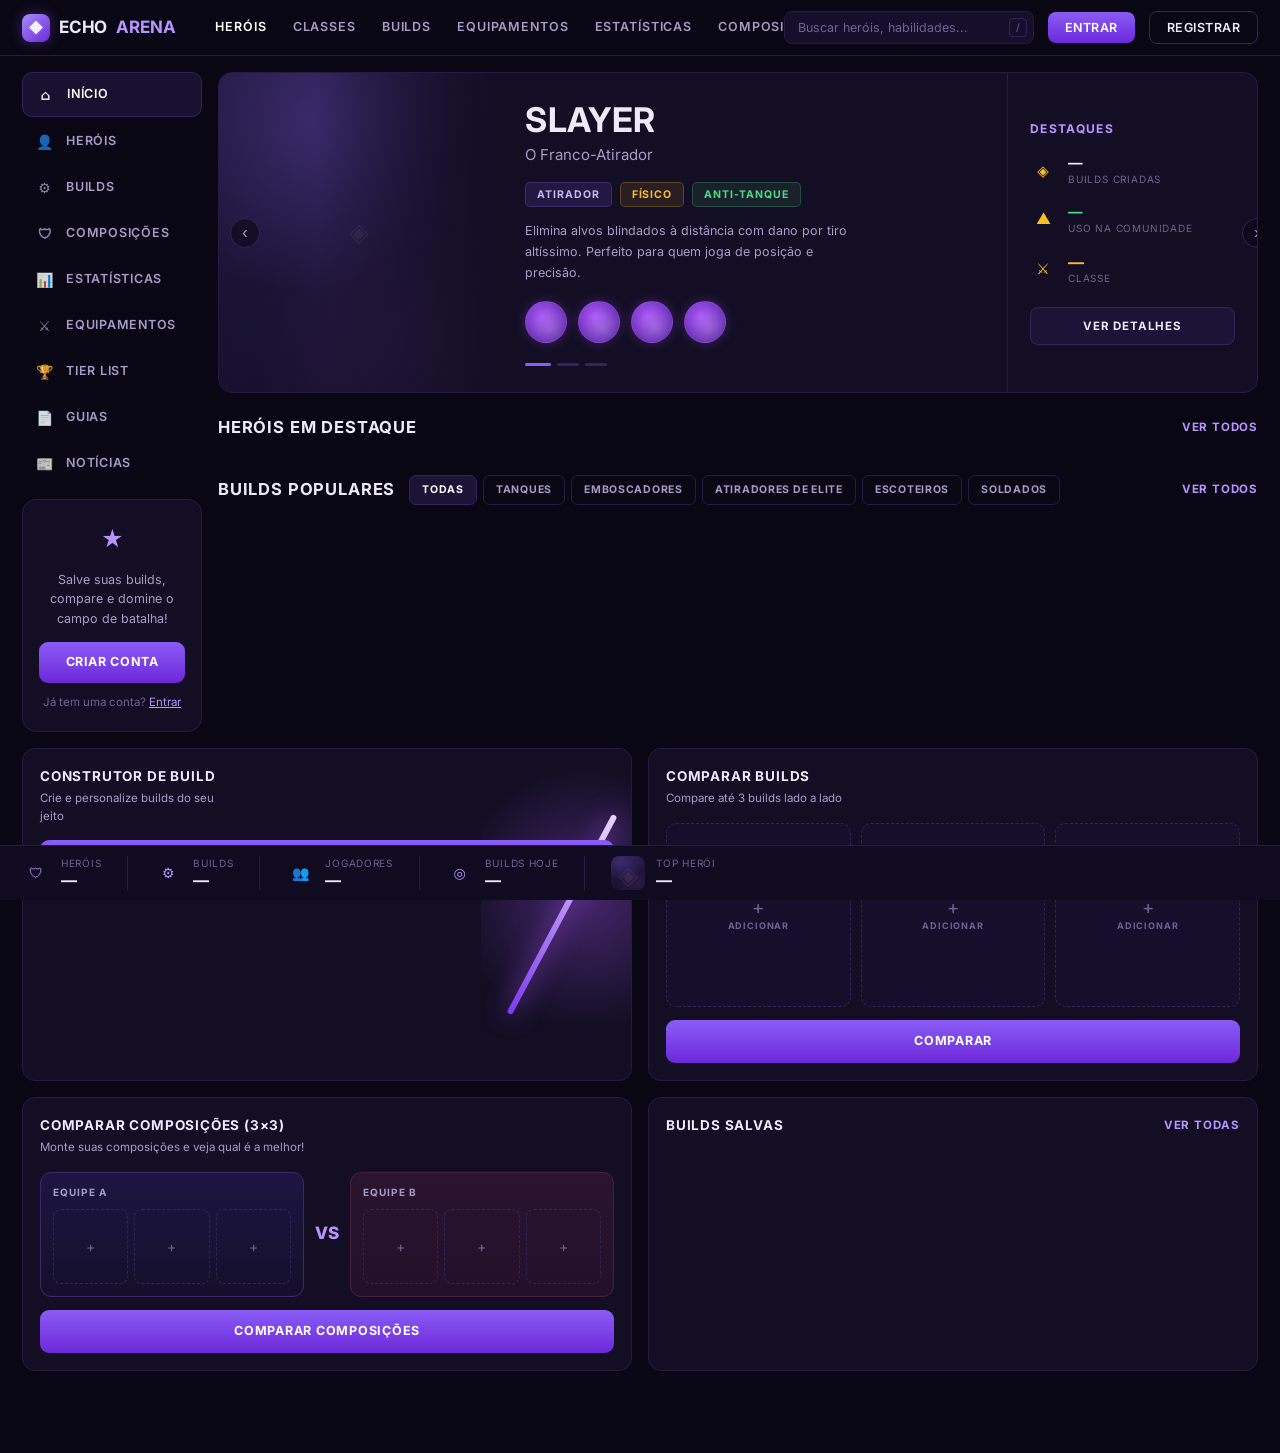
==== index.html @ 236f4d80 "Update index.html" ====
<!DOCTYPE html>
<html lang="pt-BR">
<head>
<meta charset="UTF-8">
<meta name="viewport" content="width=device-width, initial-scale=1.0">
<title>Echo Arena</title>
<link rel="preconnect" href="https://fonts.googleapis.com">
<link rel="preconnect" href="https://fonts.gstatic.com" crossorigin>
<link href="https://fonts.googleapis.com/css2?family=Inter:wght@400;500;600;700&display=swap" rel="stylesheet">
<style>
:root{
  --bg:#0A0714;
  --panel:#130E24;
  --panel2:#181130;
  --card:#1C1436;
  --line:#251B45;
  --line2:#31245C;
  --ink:#EDE9F7;
  --dim:#A79CC8;
  --faint:#6D6291;
  --pur:#8B5CF6;
  --pur2:#7C3AED;
  --pur-lt:#B794FF;
  --grn:#4ADE80;
  --gold:#FBBF24;
  --red:#F87171;
  --cyan:#67E8F9;
  --div-gold:#F4D77A;
  --div-cel:#8FE9FF;
  --f:'Inter',system-ui,-apple-system,sans-serif;
}
*{box-sizing:border-box;margin:0;padding:0}
html,body{overflow-x:hidden}
body{background:var(--bg);color:var(--ink);font-family:var(--f);font-size:14px;line-height:1.5;-webkit-font-smoothing:antialiased}
a{color:inherit;text-decoration:none}
button{font-family:inherit;cursor:pointer;border:0;background:none;color:inherit}
img,video{display:block;max-width:100%}
::selection{background:#8b5cf655}

/* ============ MÍDIA CONFIGURÁVEL (png/jpg/gif/mp4) ============ */
.media{position:relative;overflow:hidden;background:
  radial-gradient(120% 90% at 30% 15%,#3B2A6B,transparent 60%),
  radial-gradient(110% 90% at 80% 85%,#5A2A6B55,transparent 60%),
  linear-gradient(160deg,#241A46,#150F2B)}
.media>img,.media>video{position:absolute;top:50%;left:50%;width:100%;height:100%;
  object-fit:var(--fit,contain);object-position:var(--pos,50% 50%);
  transform:translate(-50%,-50%) translate(var(--x,0),var(--y,0)) scale(var(--scale,1))}
.media.empty::after{content:"◈";position:absolute;inset:0;display:grid;place-items:center;color:#ffffff12;font-size:1.6rem}

/* ============ TOPBAR ============ */
.topbar{position:sticky;top:0;z-index:50;display:flex;align-items:center;gap:14px;
  padding:11px 22px;background:#0A0714;border-bottom:1px solid var(--line)}
.brand{display:flex;align-items:center;gap:9px;font-weight:700;font-size:17px;letter-spacing:-.01em;flex:0 0 auto}
.brand .mk{width:28px;height:28px;flex:0 0 28px;border-radius:8px;position:relative;
  background:linear-gradient(140deg,#A78BFA,#6D28D9);box-shadow:0 0 14px #8b5cf655}
.brand .mk::after{content:"";position:absolute;inset:7px;background:#fff;opacity:.9;
  clip-path:polygon(50% 0,100% 50%,50% 100%,0 50%)}
.brand span{color:var(--pur-lt)}
.mainnav{display:flex;gap:26px;margin-left:26px;flex:1;min-width:0}
.mainnav a{font-size:12.5px;font-weight:600;letter-spacing:.07em;text-transform:uppercase;color:var(--dim);white-space:nowrap;transition:color .15s}
.mainnav a:hover{color:var(--ink)}
.mainnav a.on{color:#fff}
.srch{position:relative;flex:0 0 auto}
.srch input{width:250px;background:#150F2B;border:1px solid var(--line);border-radius:8px;
  padding:8px 32px 8px 13px;color:var(--ink);font-size:12.5px;font-family:inherit}
.srch input::placeholder{color:var(--faint)}
.srch input:focus{outline:none;border-color:var(--line2)}
.srch .kb{position:absolute;right:7px;top:50%;transform:translateY(-50%);
  border:1px solid var(--line2);border-radius:4px;padding:1px 6px;font-size:10.5px;color:var(--faint)}
.btn-o{padding:8px 17px;border-radius:8px;font-size:12.5px;font-weight:600;letter-spacing:.04em;
  text-transform:uppercase;background:linear-gradient(180deg,#8B5CF6,#6D28D9);color:#fff}
.btn-g{padding:8px 17px;border-radius:8px;font-size:12.5px;font-weight:600;letter-spacing:.04em;
  text-transform:uppercase;border:1px solid var(--line2);color:var(--ink)}
.burger{display:none;width:38px;height:36px;border:1px solid var(--line2);border-radius:8px;font-size:16px}

/* ============ SHELL ============ */
.shell{display:grid;grid-template-columns:198px minmax(0,1fr) 330px;gap:16px;
  max-width:1500px;margin:0 auto;padding:16px 22px 82px}

/* ---- sidebar ---- */
.side{display:flex;flex-direction:column;gap:14px}
.snav{display:flex;flex-direction:column;gap:3px}
.snav a{display:flex;align-items:center;gap:12px;padding:11px 14px;border-radius:10px;
  font-size:12.5px;font-weight:600;letter-spacing:.06em;text-transform:uppercase;color:var(--dim);transition:.15s}
.snav a .ic{width:18px;flex:0 0 18px;text-align:center;font-size:14px;opacity:.85}
.snav a:hover{background:var(--panel);color:var(--ink)}
.snav a.on{background:var(--panel2);color:#fff;border:1px solid var(--line2)}
.promo{background:var(--panel);border:1px solid var(--line);border-radius:14px;padding:20px 16px;text-align:center}
.promo .st{width:38px;height:38px;margin:0 auto 12px;display:grid;place-items:center;color:var(--pur-lt);font-size:22px}
.promo p{font-size:12.5px;color:var(--dim);line-height:1.55;margin-bottom:14px}
.promo .cta{display:block;padding:11px;border-radius:9px;font-size:12.5px;font-weight:700;
  letter-spacing:.05em;text-transform:uppercase;background:linear-gradient(180deg,#8B5CF6,#6D28D9);color:#fff}
.promo .lg{margin-top:11px;font-size:11.5px;color:var(--faint)}
.promo .lg a{color:var(--pur-lt);text-decoration:underline}

/* ---- center ---- */
.col{display:flex;flex-direction:column;gap:22px;min-width:0}

/* spotlight */
.spot{position:relative;display:grid;grid-template-columns:280px minmax(0,1fr) 250px;
  background:var(--panel);border:1px solid var(--line);border-radius:14px;overflow:hidden;min-height:305px}
.spot .art{position:relative}
.spot .art .media{position:absolute;inset:0}
.spot .art .veil{position:absolute;inset:0;z-index:2;
  background:linear-gradient(90deg,rgba(19,14,36,.25) 0%,rgba(19,14,36,0) 35%,rgba(19,14,36,.85) 88%,var(--panel) 100%)}
.spot .nav-a{position:absolute;top:50%;transform:translateY(-50%);z-index:4;width:30px;height:30px;
  border-radius:50%;background:rgba(10,7,20,.6);border:1px solid var(--line2);color:var(--dim);
  display:grid;place-items:center;font-size:15px;backdrop-filter:blur(4px)}
.spot .nav-a.l{left:11px}
.spot .nav-a.r{right:-15px}
.spot .body{padding:30px 26px 26px;display:flex;flex-direction:column;justify-content:center;position:relative;z-index:3}
.spot h1{font-size:34px;font-weight:700;letter-spacing:.02em;line-height:1;text-transform:uppercase}
.spot .sub{font-size:15px;color:var(--dim);margin-top:7px;font-weight:400}
.tags{display:flex;gap:8px;flex-wrap:wrap;margin:15px 0 14px}
.tag{font-size:10.5px;font-weight:700;letter-spacing:.09em;text-transform:uppercase;padding:4px 11px;border-radius:5px}
.tag.a{color:#C4B5FD;background:#8B5CF622;border:1px solid #8B5CF644}
.tag.b{color:var(--gold);background:#FBBF2418;border:1px solid #FBBF2440}
.tag.c{color:var(--grn);background:#4ADE8018;border:1px solid #4ADE8040}
.spot p.desc{font-size:12.5px;color:var(--dim);line-height:1.65;max-width:330px}
.abil{display:flex;gap:11px;margin-top:18px}
.abil .ab{width:42px;height:42px;border-radius:50%;position:relative;overflow:hidden;
  background:radial-gradient(circle at 40% 35%,#A855F7,#4C1D95);
  border:1.5px solid #A855F766;box-shadow:0 0 12px #a855f744;transition:.15s}
.abil .ab::after{content:"";position:absolute;inset:0;background:radial-gradient(circle at 60% 65%,#ffffff30,transparent 60%)}
.abil .ab:hover{transform:translateY(-2px);box-shadow:0 0 18px #a855f7aa}
.dots{display:flex;gap:6px;margin-top:20px}
.dots i{width:22px;height:3px;border-radius:2px;background:var(--line2)}
.dots i.on{background:var(--pur);width:26px}
.spot .hl{border-left:1px solid var(--line);padding:26px 22px;display:flex;flex-direction:column;justify-content:center;gap:17px;position:relative;z-index:3}
.hl-t{font-size:12px;font-weight:700;letter-spacing:.11em;text-transform:uppercase;color:var(--pur-lt)}
.hlr{display:flex;align-items:center;gap:12px}
.hlr .i{width:26px;flex:0 0 26px;display:grid;place-items:center;font-size:15px;color:var(--gold)}
.hlr .v{font-size:14.5px;font-weight:700;line-height:1.15}
.hlr .l{font-size:10px;color:var(--faint);letter-spacing:.08em;text-transform:uppercase}
.hlr.g .v{color:var(--grn)}
.hlr.t .v{color:var(--gold);font-size:16px}
.hl .det{margin-top:4px;text-align:center;padding:11px;border-radius:8px;background:var(--card);
  border:1px solid var(--line2);font-size:11.5px;font-weight:700;letter-spacing:.07em;text-transform:uppercase}
.hl .det:hover{background:var(--panel2)}

/* section head */
.sh{display:flex;align-items:center;gap:14px;margin-bottom:13px;flex-wrap:wrap}
.sh h2{font-size:16.5px;font-weight:700;letter-spacing:.05em;text-transform:uppercase;white-space:nowrap}
.sh .all{margin-left:auto;font-size:11.5px;font-weight:700;letter-spacing:.07em;text-transform:uppercase;color:var(--pur-lt)}

/* hero cards */
.heroes{display:grid;grid-template-columns:repeat(6,minmax(0,1fr));gap:13px}
.hc{position:relative;border-radius:11px;overflow:hidden;background:var(--card);transition:.16s}
.hc::before{content:"";position:absolute;inset:0;z-index:5;border-radius:11px;padding:1.3px;pointer-events:none;
  background:linear-gradient(150deg,var(--div-gold),var(--div-cel) 42%,#C9A94A 68%,var(--div-gold));
  -webkit-mask:linear-gradient(#000 0 0) content-box,linear-gradient(#000 0 0);
  -webkit-mask-composite:xor;mask-composite:exclude;box-shadow:0 0 12px #8fe9ff26}
.hc:hover{transform:translateY(-3px)}
.hc .thumb{position:relative;aspect-ratio:112/125}
.hc .thumb .media{position:absolute;inset:0}
.hc .thumb .fade{position:absolute;inset:0;z-index:2;background:linear-gradient(0deg,#150F2B 4%,rgba(21,15,43,.55) 32%,transparent 62%)}
.hc .div{position:absolute;top:7px;left:7px;z-index:6;display:inline-flex;align-items:center;gap:3px;
  font-size:8px;font-weight:800;letter-spacing:.13em;text-transform:uppercase;padding:2.5px 7px;border-radius:4px;
  color:#1B1608;background:linear-gradient(115deg,var(--div-gold),var(--div-cel));box-shadow:0 0 9px #8fe9ff55}
.hc .div::before{content:"◆";font-size:6.5px}
.hc .cap{position:absolute;left:0;right:0;bottom:0;z-index:4;padding:9px 8px 11px;text-align:center}
.hc .cap .n{font-size:13.5px;font-weight:700;letter-spacing:.01em}
.hc .cap .r{font-size:11px;color:var(--dim);margin-top:1px}

/* filters */
.filters{display:flex;gap:6px;flex-wrap:wrap}
.filters b{font-size:10.5px;font-weight:700;letter-spacing:.07em;text-transform:uppercase;
  padding:6px 12px;border-radius:7px;color:var(--dim);border:1px solid var(--line);white-space:nowrap}
.filters b.on{background:var(--card);border-color:var(--line2);color:#fff}

/* build rows */
.blist{display:flex;flex-direction:column;gap:11px;margin-top:13px}
.brow{display:grid;grid-template-columns:auto minmax(0,1fr) auto auto auto;gap:18px;align-items:center;
  background:var(--card);border:1px solid var(--line);border-radius:11px;padding:11px 15px}
.brow .av{width:46px;height:46px;flex:0 0 46px;border-radius:9px;overflow:hidden}
.brow .who{display:flex;align-items:center;gap:12px;min-width:0}
.brow .nm{font-size:13.5px;font-weight:600;white-space:nowrap;overflow:hidden;text-overflow:ellipsis}
.brow .by{font-size:11.5px;color:var(--faint);margin-top:2px}
.brow .by b{color:var(--pur-lt);font-weight:600}
.brow .m{text-align:center}
.brow .m .v{font-size:14px;font-weight:700}
.brow .m .v.g{color:var(--grn)}
.brow .m .l{font-size:9.5px;color:var(--faint);letter-spacing:.07em;text-transform:uppercase;margin-top:1px}
.brow .items{display:flex;gap:5px}
.brow .items i{width:29px;height:29px;border-radius:7px;border:1px solid var(--line2);
  background:radial-gradient(circle at 38% 30%,#4C2A7A,#1C1436)}
.brow .go{padding:9px 15px;border-radius:8px;border:1px solid var(--line2);background:var(--panel2);
  font-size:11px;font-weight:700;letter-spacing:.06em;text-transform:uppercase;white-space:nowrap}
.brow .go:hover{background:var(--line)}

/* ---- right rail ---- */
.rail{display:flex;flex-direction:column;gap:16px;min-width:0}
.box{background:var(--panel);border:1px solid var(--line);border-radius:13px;padding:17px}
.box h3{font-size:13.5px;font-weight:700;letter-spacing:.06em;text-transform:uppercase}
.box .sb{font-size:11.5px;color:var(--dim);margin-top:4px;margin-bottom:15px}
.box .cta{display:block;width:100%;text-align:center;padding:12px;border-radius:9px;
  background:linear-gradient(180deg,#8B5CF6,#6D28D9);color:#fff;font-size:12.5px;font-weight:700;
  letter-spacing:.06em;text-transform:uppercase}
.builder{position:relative;overflow:hidden}
.builder .art{position:absolute;right:0;top:0;bottom:0;width:150px;z-index:0;
  background:radial-gradient(circle at 70% 45%,#A855F755,transparent 62%)}
.builder .art::after{content:"";position:absolute;top:16%;left:52%;width:6px;height:68%;border-radius:4px;
  background:linear-gradient(180deg,#E9D5FF,#7C3AED);box-shadow:0 0 24px #a855f7cc;transform:rotate(28deg)}
.builder>*{position:relative;z-index:1}
.builder h3,.builder .sb{max-width:180px}
.slots{display:flex;gap:10px}
.slots .s{flex:1;aspect-ratio:1;border:1px dashed var(--line2);border-radius:10px;background:#150F2B;
  display:flex;flex-direction:column;align-items:center;justify-content:center;gap:3px;color:var(--faint);transition:.15s}
.slots .s .p{font-size:19px;line-height:1}
.slots .s .t{font-size:9px;font-weight:700;letter-spacing:.09em;text-transform:uppercase}
.slots .s:hover{border-color:var(--pur);color:var(--pur-lt)}
.mt{margin-top:13px}
.vs3{display:flex;align-items:center;gap:11px}
.vs3 .tm{flex:1;border-radius:11px;padding:12px;border:1px solid var(--line)}
.vs3 .tm.a{background:linear-gradient(180deg,#1C1642,#150F2B);border-color:#3B2A6B}
.vs3 .tm.b{background:linear-gradient(180deg,#2A1430,#231028);border-color:#4B1F3A}
.vs3 .tm .l{font-size:10px;font-weight:700;letter-spacing:.11em;text-transform:uppercase;color:var(--dim);margin-bottom:9px}
.vs3 .tm .r{display:flex;gap:6px}
.vs3 .tm .r i{flex:1;aspect-ratio:1;border:1px dashed var(--line2);border-radius:8px;
  display:grid;place-items:center;color:var(--faint);font-size:14px;font-style:normal}
.vs3 .x{font-size:17px;font-weight:800;color:var(--pur-lt);flex:0 0 auto}
.saved{display:flex;flex-direction:column;gap:11px}
.saved .r{display:flex;align-items:center;gap:11px}
.saved .r .av{width:33px;height:33px;flex:0 0 33px;border-radius:8px;overflow:hidden}
.saved .r .tx{flex:1;min-width:0}
.saved .r .tx .n{font-size:12.5px;font-weight:600;white-space:nowrap;overflow:hidden;text-overflow:ellipsis}
.saved .r .tx .d{font-size:10.5px;color:var(--faint);margin-top:1px}
.saved .r .ii{display:flex;gap:3px}
.saved .r .ii i{width:19px;height:19px;border-radius:5px;border:1px solid var(--line2);
  background:radial-gradient(circle at 38% 30%,#4C2A7A,#1C1436)}
.saved .r .hz{color:#EC4899;font-size:14px}

/* ---- status bar ---- */
.status{position:fixed;left:0;right:0;bottom:0;z-index:40;display:flex;align-items:center;
  background:#100B20;border-top:1px solid var(--line);padding:10px 22px;gap:0;overflow-x:auto;scrollbar-width:none}
.status::-webkit-scrollbar{display:none}
.status .s{display:flex;align-items:center;gap:11px;padding:0 26px;white-space:nowrap;border-right:1px solid var(--line)}
.status .s:first-child{padding-left:0}
.status .s:last-child{border-right:0}
.status .s .i{width:28px;height:28px;flex:0 0 28px;display:grid;place-items:center;font-size:14px;color:var(--pur-lt)}
.status .s .l{font-size:10px;color:var(--faint);letter-spacing:.07em;text-transform:uppercase}
.status .s .v{font-size:16px;font-weight:700;line-height:1.15}
.status .s .av{width:34px;height:34px;flex:0 0 34px;border-radius:8px;overflow:hidden}

/* ============ RESPONSIVO ============ */
@media(max-width:1340px){
  .shell{grid-template-columns:180px minmax(0,1fr)}
  .rail{grid-column:1/-1;display:grid;grid-template-columns:repeat(2,minmax(0,1fr))}
  .heroes{grid-template-columns:repeat(6,minmax(0,1fr))}
}
@media(max-width:1080px){
  .mainnav{display:none}
  .spot{grid-template-columns:220px minmax(0,1fr)}
  .spot .hl{grid-column:1/-1;border-left:0;border-top:1px solid var(--line);
    display:grid;grid-template-columns:repeat(3,1fr) auto;align-items:center;gap:14px;padding:16px 22px}
  .hl-t{display:none}
  .spot .nav-a.r{right:11px}
}
@media(max-width:900px){
  .srch{display:none}
  .burger{display:grid;place-items:center;margin-left:auto}
  .shell{grid-template-columns:minmax(0,1fr);padding:14px 16px 82px}
  .side{display:none}
  .side.open{display:flex;position:fixed;inset:53px 0 0;z-index:45;background:var(--bg);padding:16px;overflow:auto}
  .rail{grid-template-columns:minmax(0,1fr)}
  .heroes{grid-template-columns:repeat(3,minmax(0,1fr))}
  .spot{grid-template-columns:minmax(0,1fr);min-height:0}
  .spot .art{height:210px}
  .spot .art .veil{background:linear-gradient(0deg,var(--panel) 2%,rgba(19,14,36,.2) 60%)}
  .spot .body{padding:20px}
  .spot .hl{grid-template-columns:repeat(3,1fr);padding:16px 20px}
  .spot .hl .det{grid-column:1/-1}
  .brow{grid-template-columns:auto minmax(0,1fr);gap:12px}
  .brow .m,.brow .items{display:none}
  .brow .go{grid-column:1/-1;text-align:center}
}
@media(max-width:560px){
  .heroes{grid-template-columns:repeat(2,minmax(0,1fr))}
  .spot h1{font-size:27px}
  .spot .hl{grid-template-columns:repeat(2,1fr)}
  .btn-g{display:none}
}

/* ============ AUTENTICAÇÃO ============ */
.auth-modal{position:fixed;inset:0;z-index:100;display:none;align-items:center;justify-content:center;padding:20px;background:#05030bcc;backdrop-filter:blur(7px)}
.auth-modal.open{display:flex}
.auth-card{width:min(430px,100%);background:var(--panel);border:1px solid var(--line2);border-radius:16px;padding:22px;box-shadow:0 24px 70px #0008}
.auth-head{display:flex;align-items:center;justify-content:space-between;margin-bottom:18px}
.auth-head h2{font-size:19px}
.auth-close{width:34px;height:34px;border:1px solid var(--line2);border-radius:8px}
.auth-form{display:flex;flex-direction:column;gap:12px}
.auth-form label{font-size:11px;text-transform:uppercase;letter-spacing:.08em;color:var(--dim)}
.auth-form input{width:100%;margin-top:5px;padding:11px 12px;border-radius:9px;border:1px solid var(--line2);background:#100b20;color:var(--ink);font:inherit}
.auth-form input:focus{outline:none;border-color:var(--pur)}
.auth-submit{padding:12px;border-radius:9px;background:linear-gradient(180deg,#8B5CF6,#6D28D9);font-weight:700;text-transform:uppercase}
.auth-switch,.auth-message{font-size:12px;color:var(--dim)}
.auth-switch button{color:var(--pur-lt);text-decoration:underline}
.auth-message{min-height:18px}
.auth-message.error{color:var(--red)}
.auth-message.success{color:var(--grn)}
.user-menu{display:flex;align-items:center;gap:9px}
.user-email{max-width:170px;overflow:hidden;text-overflow:ellipsis;white-space:nowrap;color:var(--dim);font-size:12px}
.loading-card{grid-column:1/-1;padding:20px;text-align:center;color:var(--dim);border:1px dashed var(--line2);border-radius:10px}

</style>
</head>
<body>

<!-- TOPBAR -->
<div class="topbar">
  <div class="brand"><span class="mk"></span>ECHO<span>ARENA</span></div>
  <nav class="mainnav">
    <a class="on">Heróis</a><a>Classes</a><a>Builds</a><a>Equipamentos</a>
    <a>Estatísticas</a><a>Composições</a><a>Tier List</a>
  </nav>
  <div class="srch"><input placeholder="Buscar heróis, habilidades..."><span class="kb">/</span></div>
  <button class="btn-o" id="login-btn">Entrar</button>
  <button class="btn-g" id="register-btn">Registrar</button>
  <button class="burger" id="bg">☰</button>
</div>

<div class="shell">
  <!-- SIDEBAR -->
  <aside class="side" id="side">
    <nav class="snav">
      <a class="on"><span class="ic">⌂</span>Início</a>
      <a><span class="ic">👤</span>Heróis</a>
      <a><span class="ic">⚙</span>Builds</a>
      <a><span class="ic">🛡</span>Composições</a>
      <a><span class="ic">📊</span>Estatísticas</a>
      <a><span class="ic">⚔</span>Equipamentos</a>
      <a><span class="ic">🏆</span>Tier List</a>
      <a><span class="ic">📄</span>Guias</a>
      <a><span class="ic">📰</span>Notícias</a>
    </nav>
    <div class="promo">
      <div class="st">★</div>
      <p>Salve suas builds, compare e domine o campo de batalha!</p>
      <a class="cta" id="promo-register-btn">Criar conta</a>
      <div class="lg">Já tem uma conta? <a id="promo-login-btn">Entrar</a></div>
    </div>
  </aside>

  <!-- CENTRO -->
  <main class="col">
    <section class="spot">
      <div class="art">
        <div class="media empty" id="spot-media"></div>
        <div class="veil"></div>
      </div>
      <button class="nav-a l">‹</button>
      <div class="body">
        <h1 id="sp-name">SLAYER</h1>
        <div class="sub" id="sp-sub">O Franco-Atirador</div>
        <div class="tags">
          <span class="tag a">Atirador</span>
          <span class="tag b">Físico</span>
          <span class="tag c">Anti-tanque</span>
        </div>
        <p class="desc">Elimina alvos blindados à distância com dano por tiro altíssimo. Perfeito para quem joga de posição e precisão.</p>
        <div class="abil"><i class="ab"></i><i class="ab"></i><i class="ab"></i><i class="ab"></i></div>
        <div class="dots"><i class="on"></i><i></i><i></i></div>
      </div>
      <div class="hl">
        <div class="hl-t">Destaques</div>
       <div class="hlr"><span class="i">◈</span><div><div class="v" id="sp-builds">—</div><div class="l">Builds criadas</div></div></div>
<div class="hlr g"><span class="i">▲</span><div><div class="v" id="sp-usage">—</div><div class="l">Uso na comunidade</div></div></div>
<div class="hlr t"><span class="i">⚔</span><div><div class="v" id="sp-class">—</div><div class="l">Classe</div></div></div>

        <button class="det">Ver detalhes</button>
        <button class="nav-a r">›</button>
      </div>
    </section>

    <section>
      <div class="sh"><h2>Heróis em destaque</h2><a class="all">Ver todos</a></div>
      <div class="heroes" id="heroes"></div>
    </section>

    <section>
      <div class="sh">
        <h2>Builds populares</h2>
        <div class="filters">
          <b class="on" data-class="">Todas</b><b data-class="tanques">Tanques</b><b data-class="emboscadores">Emboscadores</b><b data-class="atiradores-de-elite">Atiradores de Elite</b><b data-class="escoteiros">Escoteiros</b><b data-class="soldados">Soldados</b>
        </div>
        <a class="all">Ver todos</a>
      </div>
      <div class="blist" id="builds"></div>
    </section>
  </main>

  <!-- RAIL -->
  <aside class="rail">
    <div class="box builder">
      <div class="art"></div>
      <h3>Construtor de build</h3>
      <div class="sb">Crie e personalize builds do seu jeito</div>
      <a class="cta" id="create-build-btn">Criar build</a>
    </div>

    <div class="box">
      <h3>Comparar builds</h3>
      <div class="sb">Compare até 3 builds lado a lado</div>
      <div class="slots">
        <button class="s"><span class="p">+</span><span class="t">Adicionar</span></button>
        <button class="s"><span class="p">+</span><span class="t">Adicionar</span></button>
        <button class="s"><span class="p">+</span><span class="t">Adicionar</span></button>
      </div>
      <a class="cta mt">Comparar</a>
    </div>

    <div class="box">
      <h3>Comparar composições (3×3)</h3>
      <div class="sb">Monte suas composições e veja qual é a melhor!</div>
      <div class="vs3">
        <div class="tm a"><div class="l">Equipe A</div><div class="r"><i>+</i><i>+</i><i>+</i></div></div>
        <div class="x">VS</div>
        <div class="tm b"><div class="l">Equipe B</div><div class="r"><i>+</i><i>+</i><i>+</i></div></div>
      </div>
      <a class="cta mt">Comparar composições</a>
    </div>

    <div class="box">
      <div class="sh" style="margin-bottom:15px"><h3>Builds salvas</h3><a class="all">Ver todas</a></div>
      <div class="saved" id="saved"></div>
    </div>
  </aside>
</div>


<div class="auth-modal" id="auth-modal" aria-hidden="true">
  <div class="auth-card">
    <div class="auth-head">
      <h2 id="auth-title">Entrar</h2>
      <button class="auth-close" id="auth-close" aria-label="Fechar">✕</button>
    </div>
    <form class="auth-form" id="auth-form">
      <label id="name-field" hidden>
        Nome de exibição
        <input id="auth-name" type="text" minlength="2" maxlength="40" autocomplete="name">
      </label>
      <label>
        E-mail
        <input id="auth-email" type="email" required autocomplete="email">
      </label>
      <label>
        Senha
        <input id="auth-password" type="password" required minlength="8" autocomplete="current-password">
      </label>
      <button class="auth-submit" type="submit" id="auth-submit">Entrar</button>
      <div class="auth-message" id="auth-message"></div>
      <div class="auth-switch">
        <span id="auth-switch-text">Ainda não tem conta?</span>
        <button type="button" id="auth-switch-btn">Registrar</button>
      </div>
      <button type="button" id="forgot-password-btn" class="auth-switch">Esqueci minha senha</button>
    </form>
  </div>
</div>

<!-- STATUS -->
<div class="status">
  <div class="s"><span class="i">🛡</span><div><div class="l">Heróis</div><div class="v" id="stat-heroes">—</div></div></div>
  <div class="s"><span class="i">⚙</span><div><div class="l">Builds</div><div class="v" id="stat-builds">—</div></div></div>
  <div class="s"><span class="i">👥</span><div><div class="l">Jogadores</div><div class="v" id="stat-players">—</div></div></div>
  <div class="s"><span class="i">◎</span><div><div class="l">Builds hoje</div><div class="v" id="stat-builds-today">—</div></div></div>
  <div class="s"><div class="av media empty" id="st-av"></div><div><div class="l">Top herói</div><div class="v" id="stat-top-hero">—</div></div></div>
</div>

<script type="module" src="./js/app.js"></script>
</body>
</html>
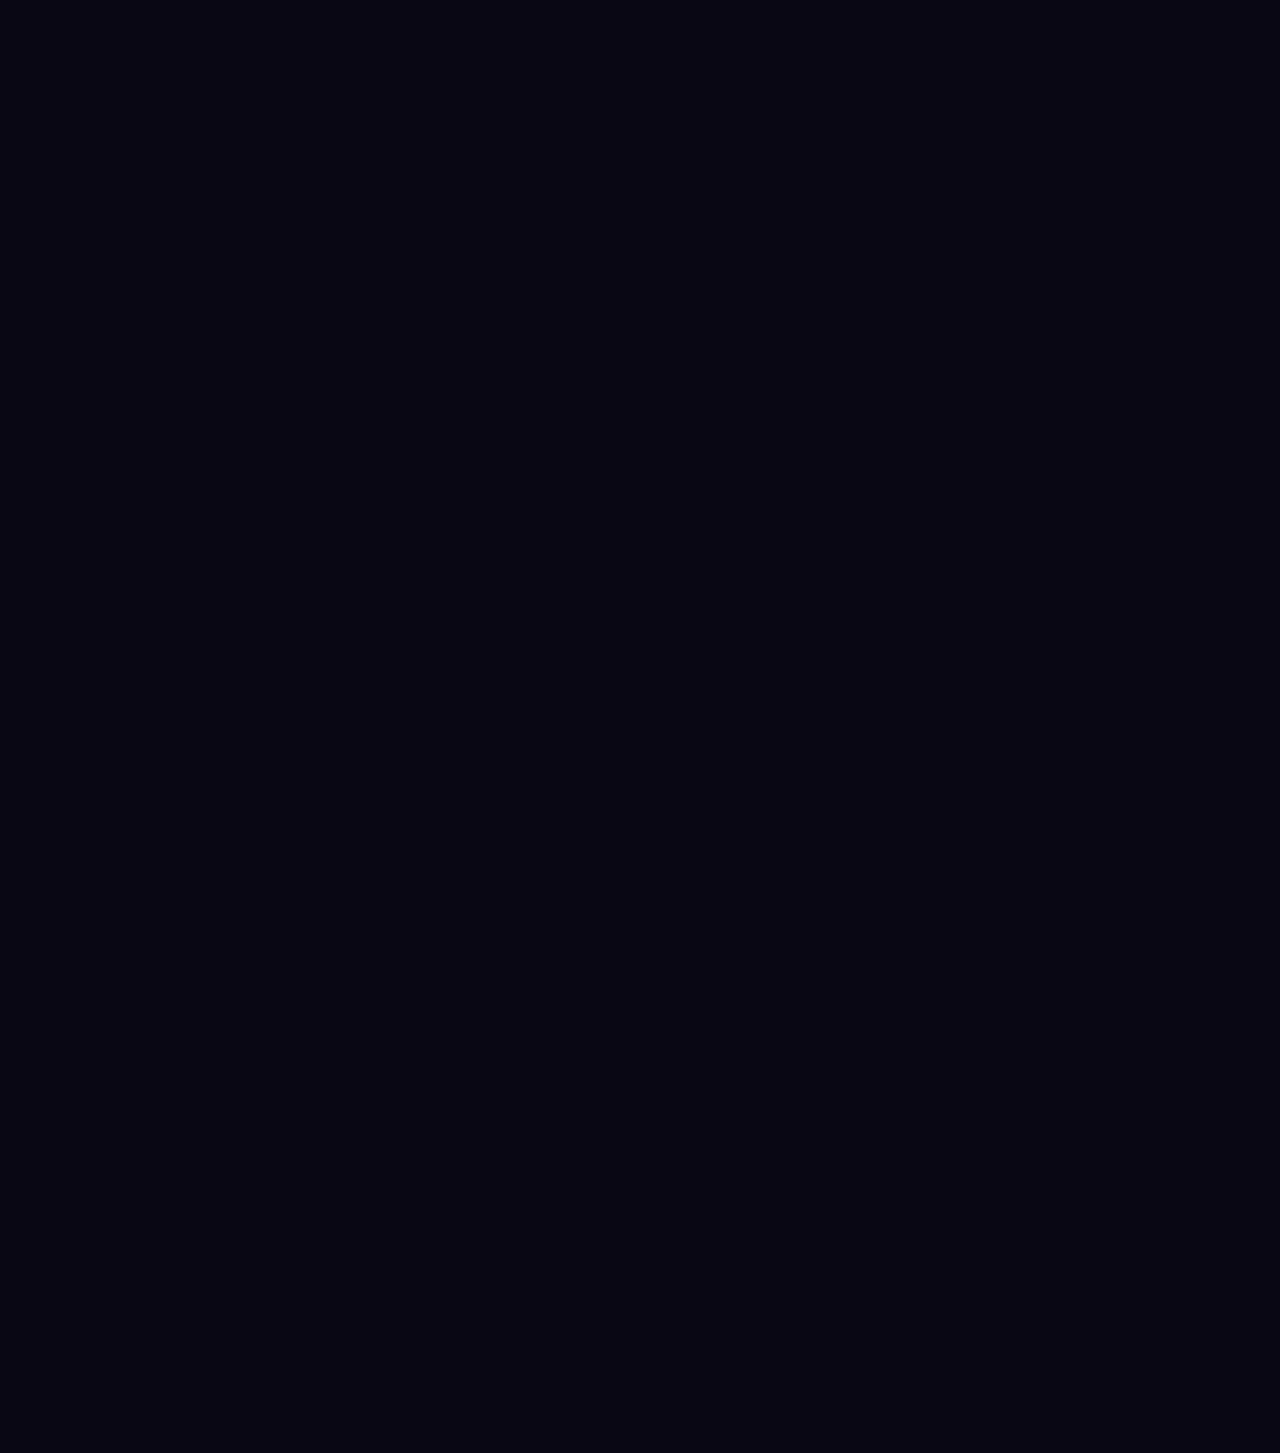
==== commit 85970d8e: "Update print statement from 'Hello' to 'Goodbye'" ====
--- a/index.html
+++ b/index.html
@@ -7,6 +7,8 @@
 <link rel="preconnect" href="https://fonts.googleapis.com">
 <link rel="preconnect" href="https://fonts.gstatic.com" crossorigin>
 <link href="https://fonts.googleapis.com/css2?family=Inter:wght@400;500;600;700&display=swap" rel="stylesheet">
+  <style id="boot-guard">body{visibility:hidden}</style>
+<script>setTimeout(function(){var g=document.getElementById('boot-guard');if(g)g.remove();},6000);</script>
 <style>
 :root{
   --bg:#0A0714;
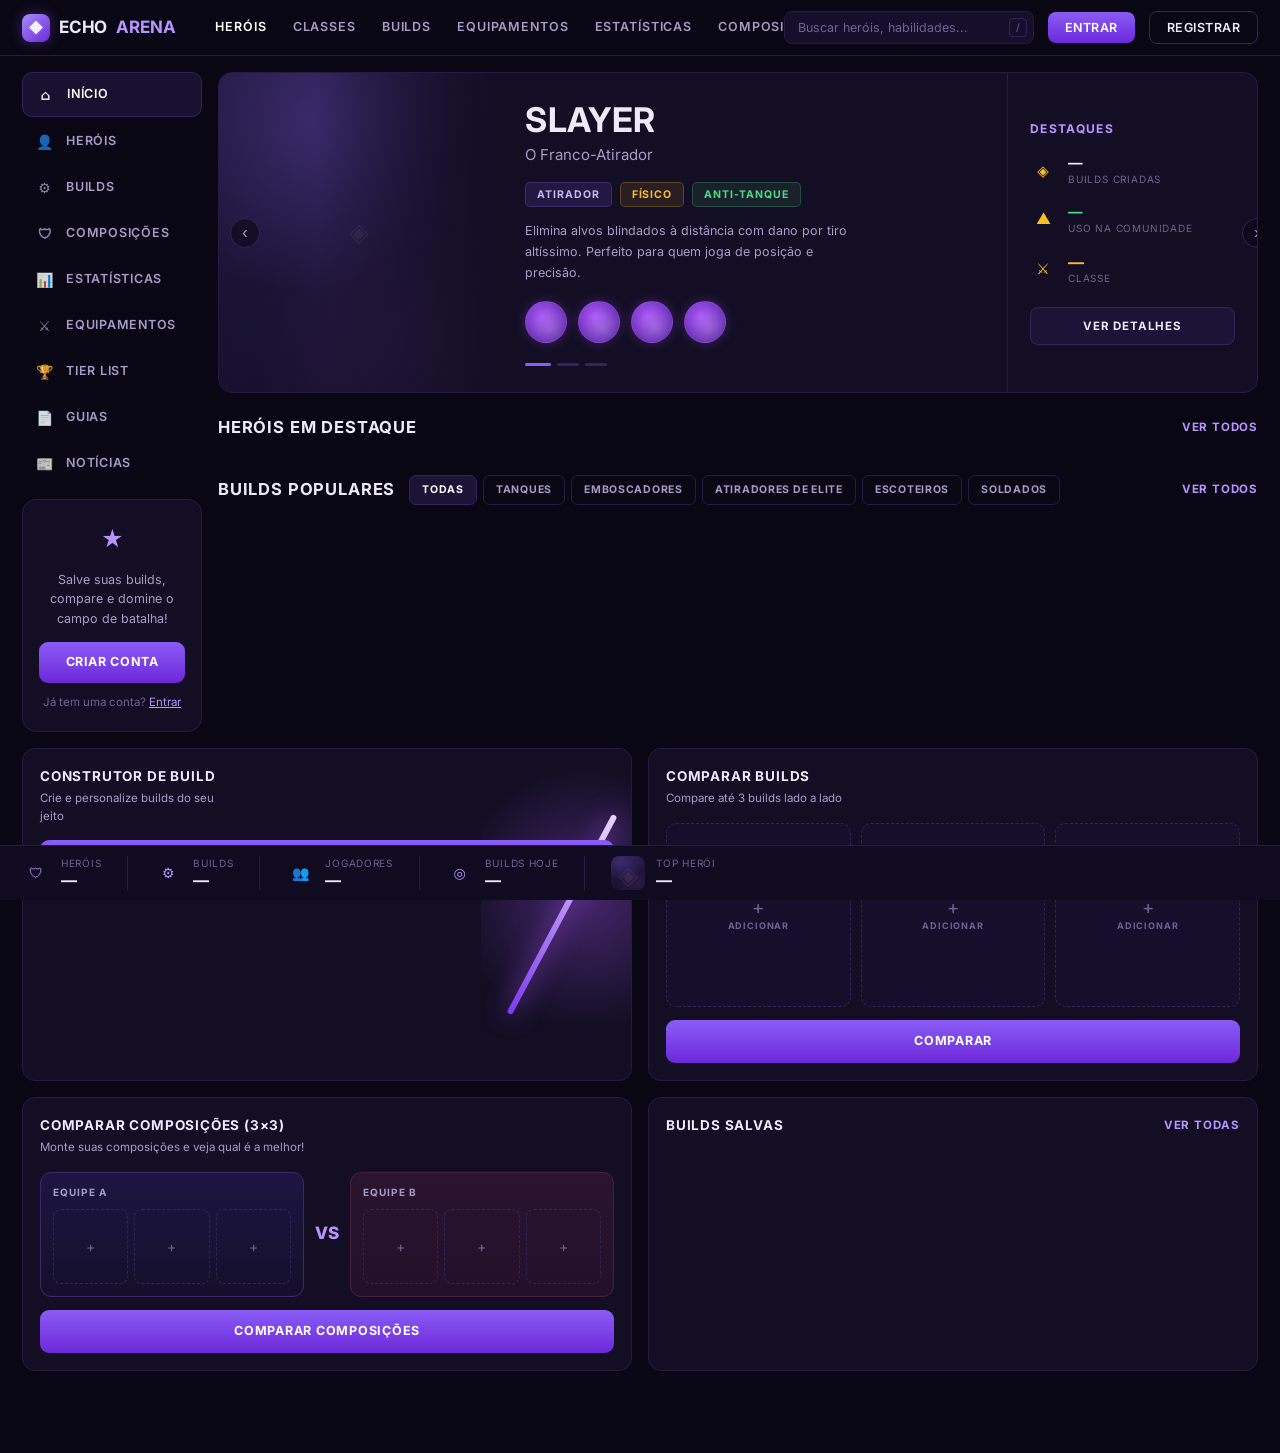
==== commit 478f8362: "Update print statement from 'Hello' to 'Goodbye'" ====
--- a/index.html
+++ b/index.html
@@ -7,8 +7,7 @@
 <link rel="preconnect" href="https://fonts.googleapis.com">
 <link rel="preconnect" href="https://fonts.gstatic.com" crossorigin>
 <link href="https://fonts.googleapis.com/css2?family=Inter:wght@400;500;600;700&display=swap" rel="stylesheet">
-  <style id="boot-guard">body{visibility:hidden}</style>
-<script>setTimeout(function(){var g=document.getElementById('boot-guard');if(g)g.remove();},6000);</script>
+<script src="./js/guard.js"></script>
 <style>
 :root{
   --bg:#0A0714;
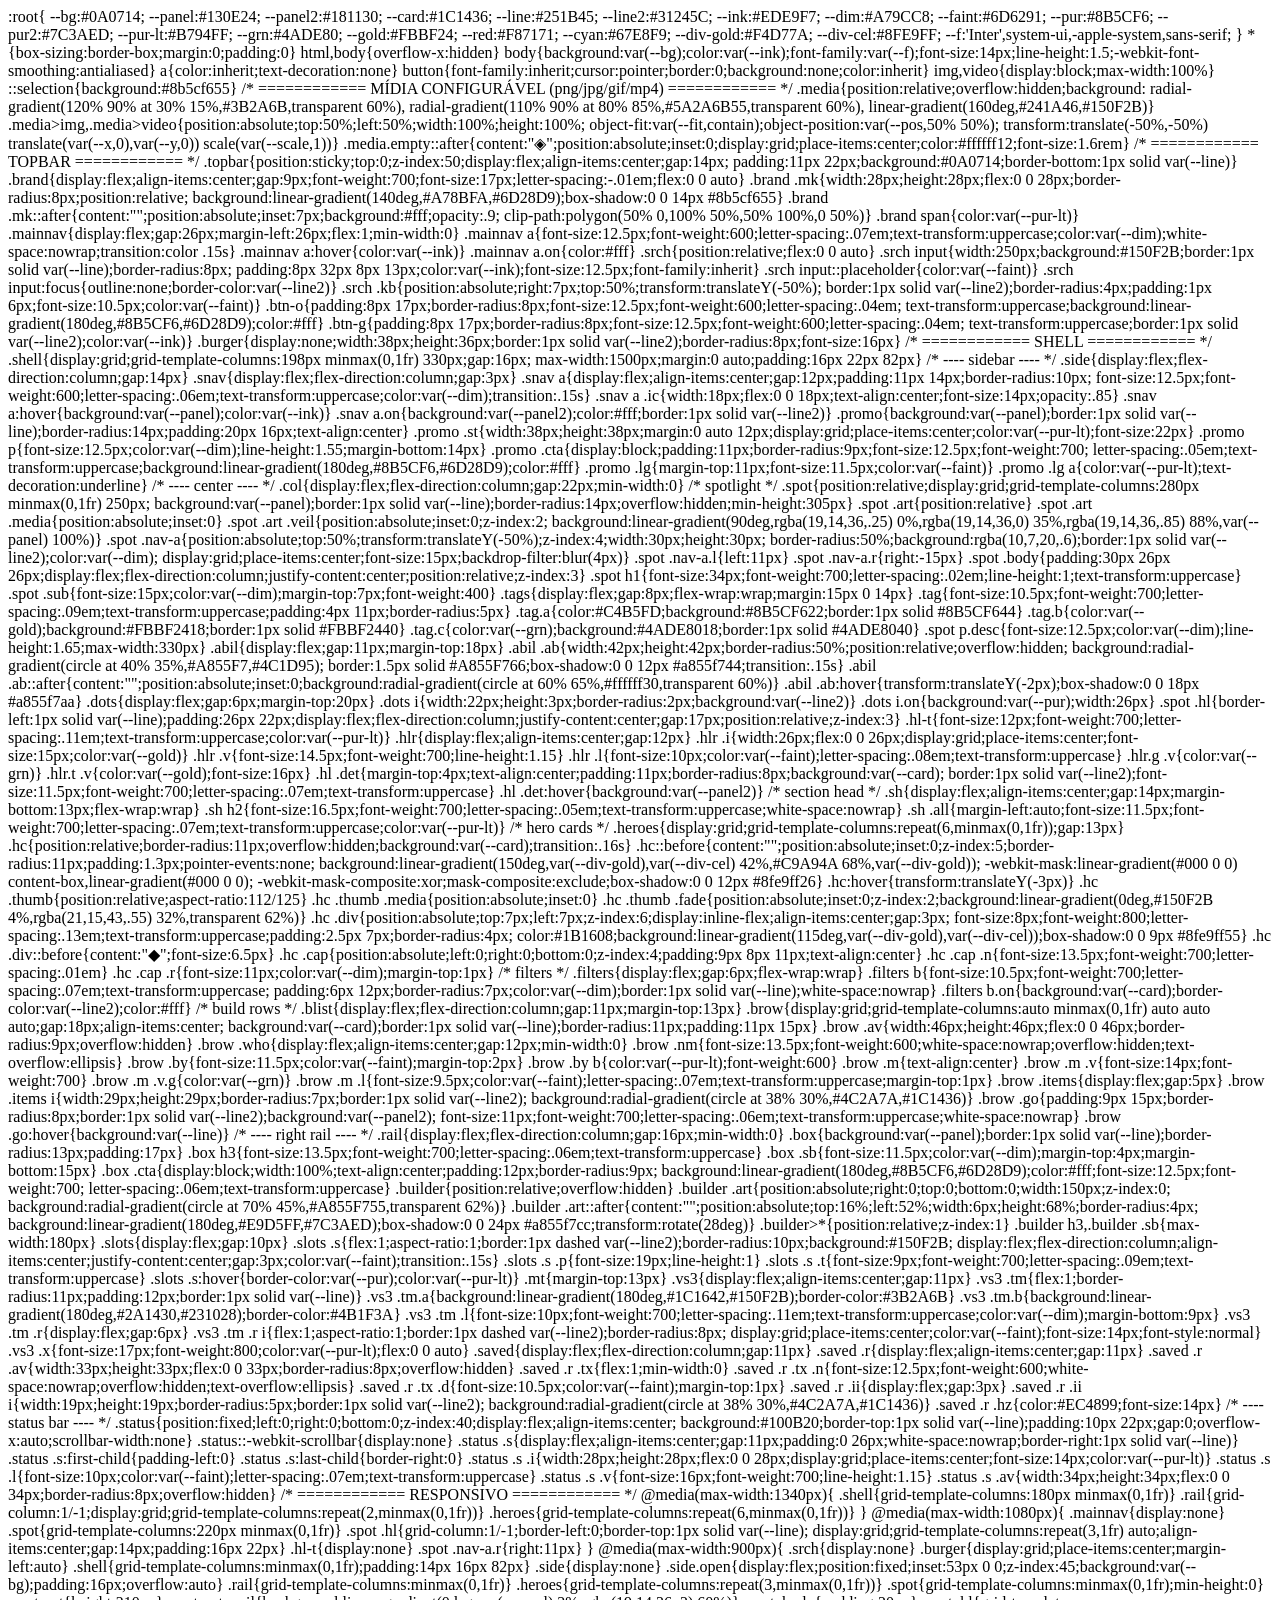
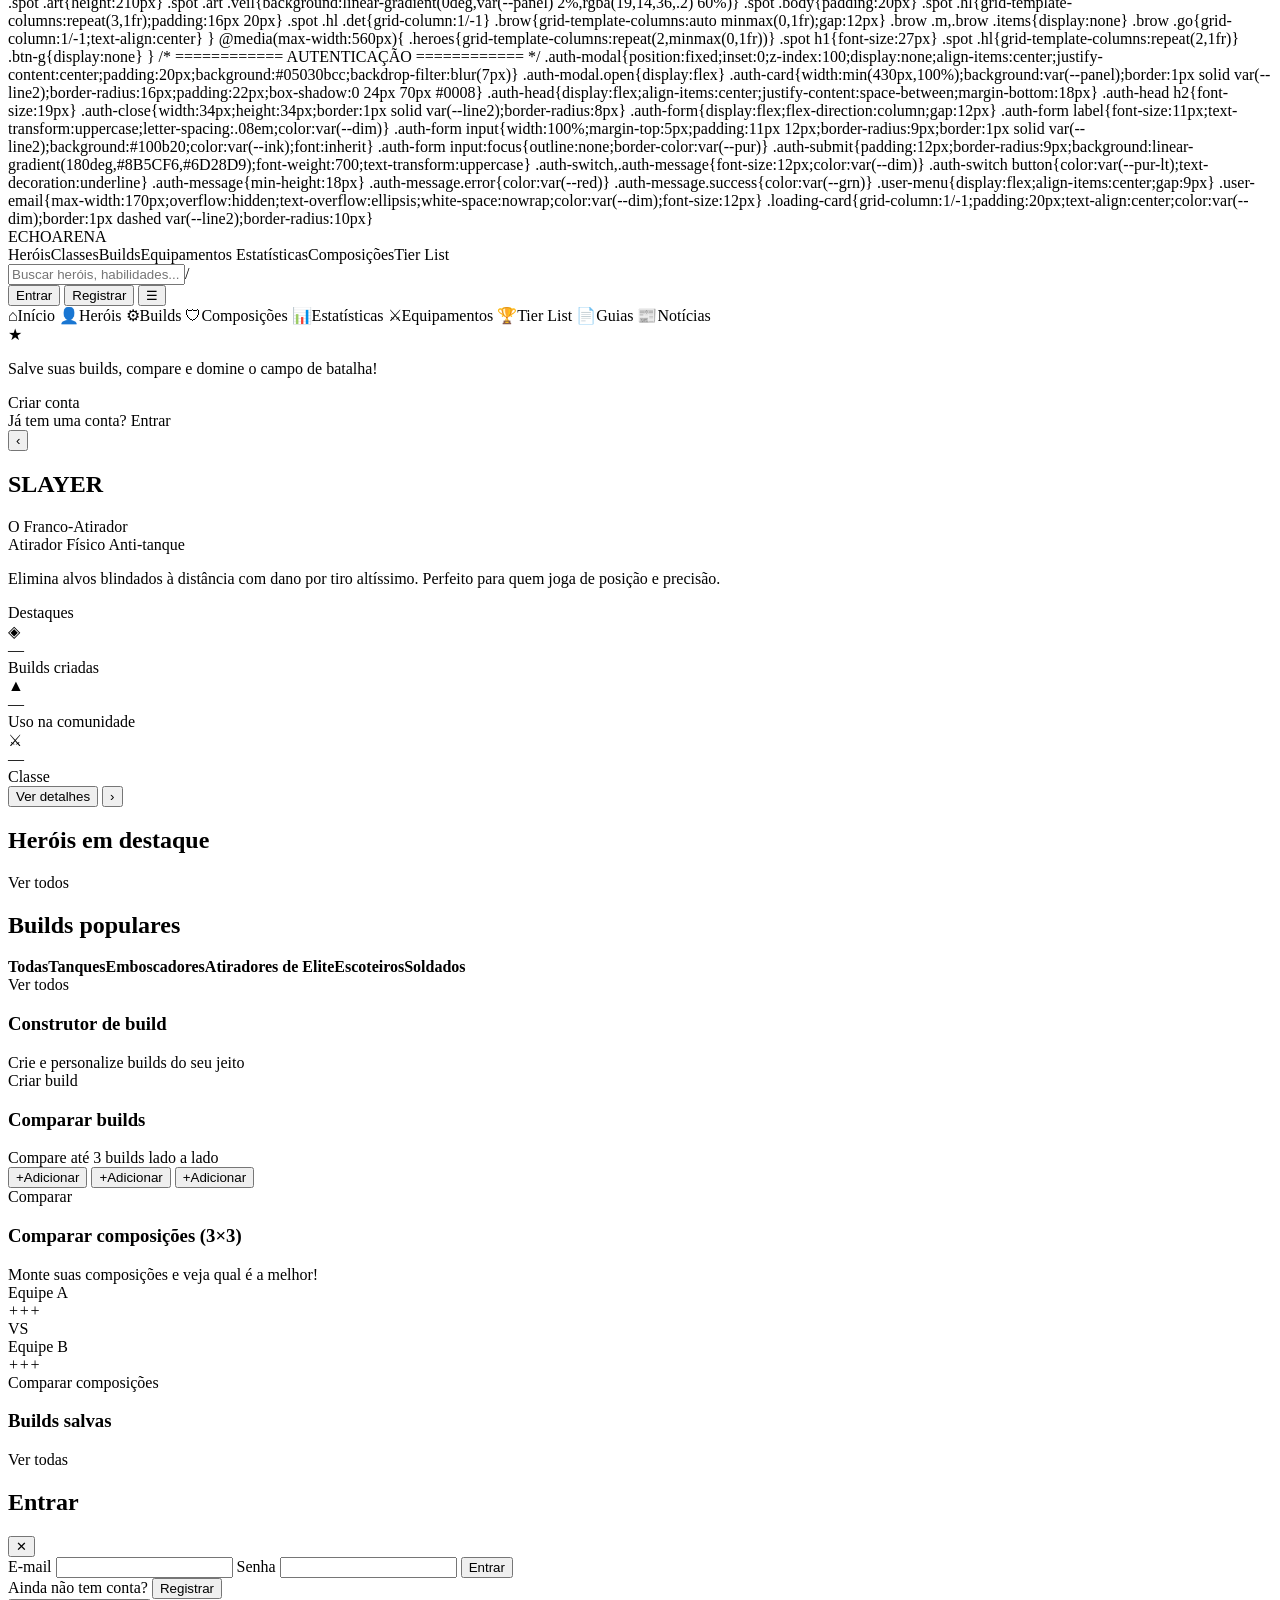
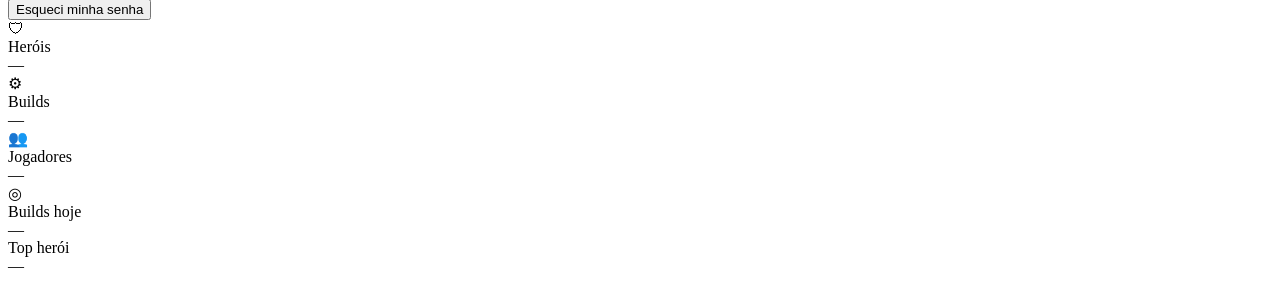
==== commit 384b265f: "Update print statement from 'Hello' to 'Goodbye'" ====
--- a/index.html
+++ b/index.html
@@ -8,7 +8,6 @@
 <link rel="preconnect" href="https://fonts.gstatic.com" crossorigin>
 <link href="https://fonts.googleapis.com/css2?family=Inter:wght@400;500;600;700&display=swap" rel="stylesheet">
 <script src="./js/guard.js"></script>
-<style>
 :root{
   --bg:#0A0714;
   --panel:#130E24;
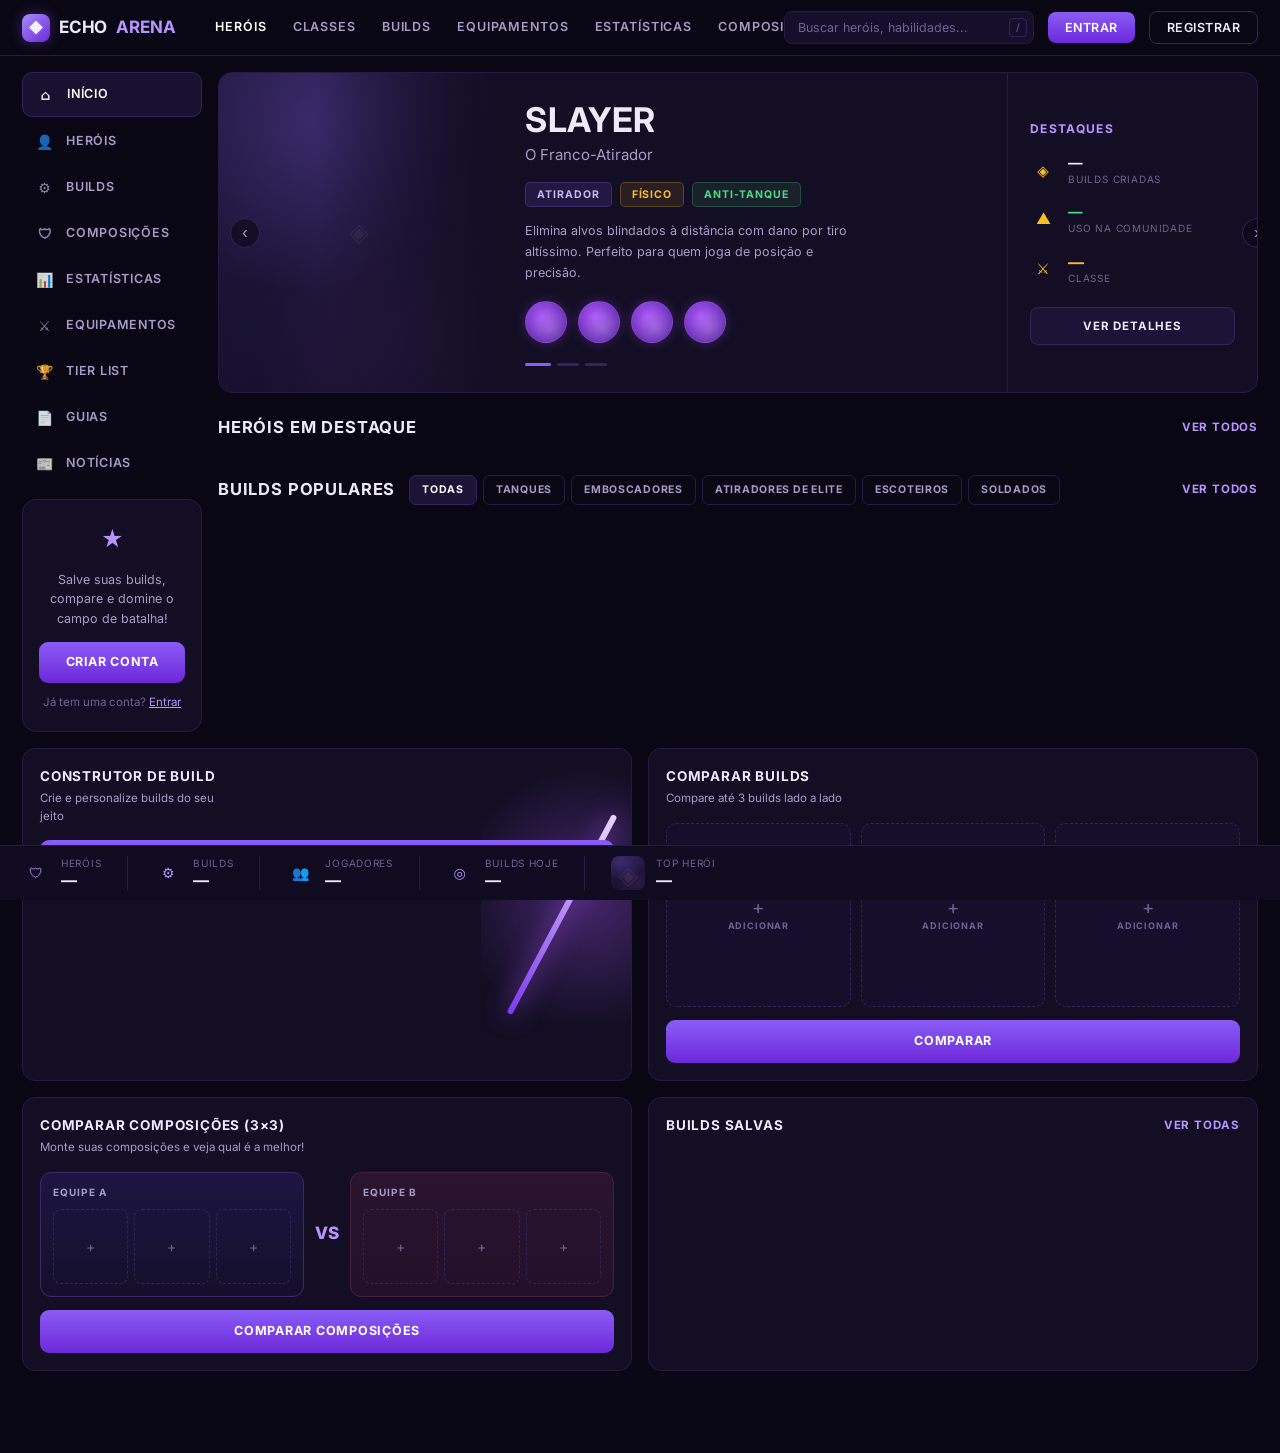
==== commit 1d09436c: "Update fmt.Println message to 'Goodbye World'" ====
--- a/index.html
+++ b/index.html
@@ -8,6 +8,7 @@
 <link rel="preconnect" href="https://fonts.gstatic.com" crossorigin>
 <link href="https://fonts.googleapis.com/css2?family=Inter:wght@400;500;600;700&display=swap" rel="stylesheet">
 <script src="./js/guard.js"></script>
+<style>
 :root{
   --bg:#0A0714;
   --panel:#130E24;
@@ -363,10 +364,9 @@
       </div>
       <div class="hl">
         <div class="hl-t">Destaques</div>
-       <div class="hlr"><span class="i">◈</span><div><div class="v" id="sp-builds">—</div><div class="l">Builds criadas</div></div></div>
-<div class="hlr g"><span class="i">▲</span><div><div class="v" id="sp-usage">—</div><div class="l">Uso na comunidade</div></div></div>
-<div class="hlr t"><span class="i">⚔</span><div><div class="v" id="sp-class">—</div><div class="l">Classe</div></div></div>
-
+        <div class="hlr"><span class="i">◈</span><div><div class="v" id="sp-builds">—</div><div class="l">Builds criadas</div></div></div>
+        <div class="hlr g"><span class="i">▲</span><div><div class="v" id="sp-usage">—</div><div class="l">Uso na comunidade</div></div></div>
+        <div class="hlr t"><span class="i">⚔</span><div><div class="v" id="sp-class">—</div><div class="l">Classe</div></div></div>
         <button class="det">Ver detalhes</button>
         <button class="nav-a r">›</button>
       </div>
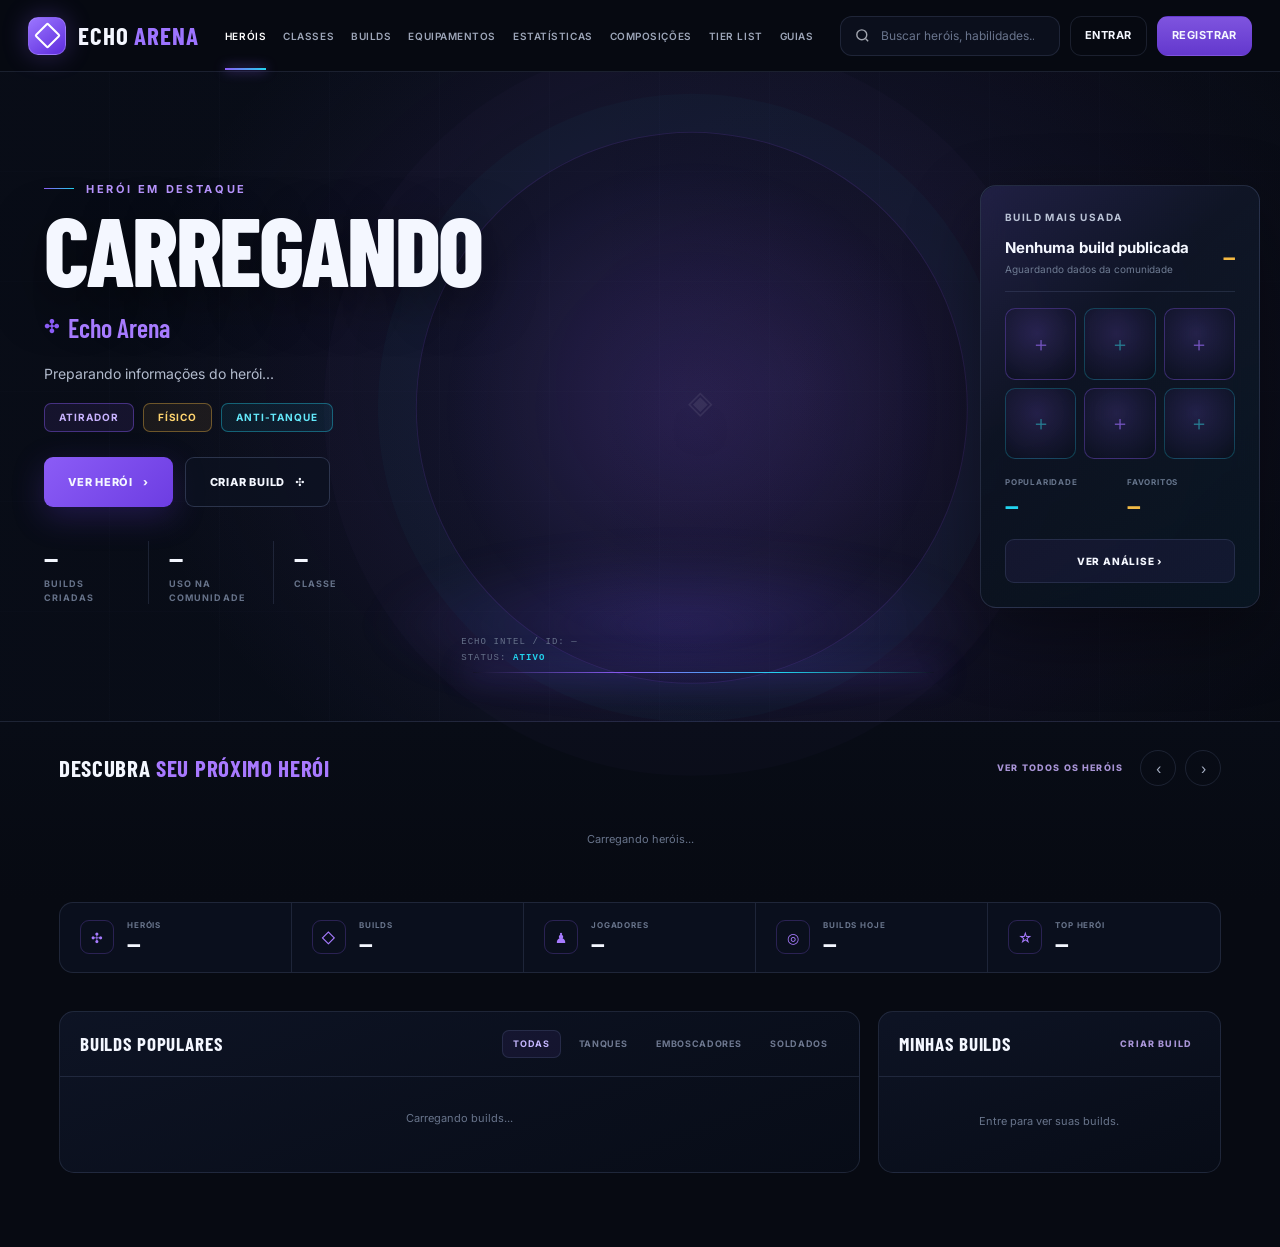
==== commit fbc3f307: "Update print statement from 'Hello' to 'Goodbye'" ====
--- a/index.html
+++ b/index.html
@@ -3,469 +3,155 @@
 <head>
 <meta charset="UTF-8">
 <meta name="viewport" content="width=device-width, initial-scale=1.0">
+<meta name="theme-color" content="#070a12">
 <title>Echo Arena</title>
 <link rel="preconnect" href="https://fonts.googleapis.com">
 <link rel="preconnect" href="https://fonts.gstatic.com" crossorigin>
-<link href="https://fonts.googleapis.com/css2?family=Inter:wght@400;500;600;700&display=swap" rel="stylesheet">
+<link href="https://fonts.googleapis.com/css2?family=Barlow+Condensed:wght@600;700;800&family=Inter:wght@400;500;600;700&display=swap" rel="stylesheet">
 <script src="./js/guard.js"></script>
 <style>
 :root{
-  --bg:#0A0714;
-  --panel:#130E24;
-  --panel2:#181130;
-  --card:#1C1436;
-  --line:#251B45;
-  --line2:#31245C;
-  --ink:#EDE9F7;
-  --dim:#A79CC8;
-  --faint:#6D6291;
-  --pur:#8B5CF6;
-  --pur2:#7C3AED;
-  --pur-lt:#B794FF;
-  --grn:#4ADE80;
-  --gold:#FBBF24;
-  --red:#F87171;
-  --cyan:#67E8F9;
-  --div-gold:#F4D77A;
-  --div-cel:#8FE9FF;
-  --f:'Inter',system-ui,-apple-system,sans-serif;
+  --bg:#070a12;--bg-soft:#0a0e19;--panel:#0d1322;--panel-2:#11182b;
+  --line:rgba(138,157,205,.16);--line-strong:rgba(139,92,246,.42);
+  --ink:#f4f7ff;--muted:#929db4;--faint:#5f6b82;
+  --violet:#8b5cf6;--violet-2:#6d3de2;--cyan:#22d3ee;--amber:#f5b942;
+  --green:#46e6a2;--red:#fb7185;--hero-accent:#8b5cf6;
+  --display:'Barlow Condensed',sans-serif;--ui:'Inter',system-ui,sans-serif;
 }
 *{box-sizing:border-box;margin:0;padding:0}
-html,body{overflow-x:hidden}
-body{background:var(--bg);color:var(--ink);font-family:var(--f);font-size:14px;line-height:1.5;-webkit-font-smoothing:antialiased}
-a{color:inherit;text-decoration:none}
-button{font-family:inherit;cursor:pointer;border:0;background:none;color:inherit}
-img,video{display:block;max-width:100%}
-::selection{background:#8b5cf655}
+html{scroll-behavior:smooth;background:var(--bg)}
+body{min-width:1180px;background:var(--bg);color:var(--ink);font-family:var(--ui);font-size:14px;line-height:1.5;-webkit-font-smoothing:antialiased}
+body::before{content:"";position:fixed;inset:0;pointer-events:none;z-index:100;background:linear-gradient(rgba(255,255,255,.012) 1px,transparent 1px);background-size:100% 4px;mix-blend-mode:soft-light;opacity:.22}
+a{color:inherit;text-decoration:none}button,input{font:inherit}button{border:0;color:inherit;background:none;cursor:pointer}img,video{display:block}::selection{background:#8b5cf655}
 
-/* ============ MÍDIA CONFIGURÁVEL (png/jpg/gif/mp4) ============ */
-.media{position:relative;overflow:hidden;background:
-  radial-gradient(120% 90% at 30% 15%,#3B2A6B,transparent 60%),
-  radial-gradient(110% 90% at 80% 85%,#5A2A6B55,transparent 60%),
-  linear-gradient(160deg,#241A46,#150F2B)}
-.media>img,.media>video{position:absolute;top:50%;left:50%;width:100%;height:100%;
-  object-fit:var(--fit,contain);object-position:var(--pos,50% 50%);
-  transform:translate(-50%,-50%) translate(var(--x,0),var(--y,0)) scale(var(--scale,1))}
-.media.empty::after{content:"◈";position:absolute;inset:0;display:grid;place-items:center;color:#ffffff12;font-size:1.6rem}
+/* Shared media renderer — values are supplied by app.js. */
+.media{position:relative;overflow:hidden}
+.media>img,.media>video{position:absolute;top:50%;left:50%;width:100%;height:100%;object-fit:var(--fit,contain);object-position:var(--pos,50% 50%);transform:translate(-50%,-50%) translate(var(--x,0),var(--y,0)) scale(var(--scale,1));transition:transform .65s cubic-bezier(.2,.75,.2,1),opacity .35s ease}
+.media.empty::after{content:"◈";position:absolute;inset:0;display:grid;place-items:center;color:rgba(255,255,255,.08);font-size:32px}
 
-/* ============ TOPBAR ============ */
-.topbar{position:sticky;top:0;z-index:50;display:flex;align-items:center;gap:14px;
-  padding:11px 22px;background:#0A0714;border-bottom:1px solid var(--line)}
-.brand{display:flex;align-items:center;gap:9px;font-weight:700;font-size:17px;letter-spacing:-.01em;flex:0 0 auto}
-.brand .mk{width:28px;height:28px;flex:0 0 28px;border-radius:8px;position:relative;
-  background:linear-gradient(140deg,#A78BFA,#6D28D9);box-shadow:0 0 14px #8b5cf655}
-.brand .mk::after{content:"";position:absolute;inset:7px;background:#fff;opacity:.9;
-  clip-path:polygon(50% 0,100% 50%,50% 100%,0 50%)}
-.brand span{color:var(--pur-lt)}
-.mainnav{display:flex;gap:26px;margin-left:26px;flex:1;min-width:0}
-.mainnav a{font-size:12.5px;font-weight:600;letter-spacing:.07em;text-transform:uppercase;color:var(--dim);white-space:nowrap;transition:color .15s}
-.mainnav a:hover{color:var(--ink)}
-.mainnav a.on{color:#fff}
-.srch{position:relative;flex:0 0 auto}
-.srch input{width:250px;background:#150F2B;border:1px solid var(--line);border-radius:8px;
-  padding:8px 32px 8px 13px;color:var(--ink);font-size:12.5px;font-family:inherit}
-.srch input::placeholder{color:var(--faint)}
-.srch input:focus{outline:none;border-color:var(--line2)}
-.srch .kb{position:absolute;right:7px;top:50%;transform:translateY(-50%);
-  border:1px solid var(--line2);border-radius:4px;padding:1px 6px;font-size:10.5px;color:var(--faint)}
-.btn-o{padding:8px 17px;border-radius:8px;font-size:12.5px;font-weight:600;letter-spacing:.04em;
-  text-transform:uppercase;background:linear-gradient(180deg,#8B5CF6,#6D28D9);color:#fff}
-.btn-g{padding:8px 17px;border-radius:8px;font-size:12.5px;font-weight:600;letter-spacing:.04em;
-  text-transform:uppercase;border:1px solid var(--line2);color:var(--ink)}
-.burger{display:none;width:38px;height:36px;border:1px solid var(--line2);border-radius:8px;font-size:16px}
+/* Header */
+.topbar{height:72px;position:sticky;top:0;z-index:60;display:grid;grid-template-columns:auto minmax(0,1fr) auto;align-items:center;gap:28px;padding:0 28px;border-bottom:1px solid var(--line);background:rgba(7,10,18,.88);backdrop-filter:blur(18px)}
+.brand{display:flex;align-items:center;gap:12px;font-family:var(--display);font-size:25px;font-weight:700;letter-spacing:.035em;white-space:nowrap}
+.brand-mark{width:38px;height:38px;display:grid;place-items:center;position:relative;border:1px solid rgba(178,151,255,.42);border-radius:10px;background:linear-gradient(145deg,#9b76ff,#5e2cdd);box-shadow:0 0 26px rgba(139,92,246,.3)}
+.brand-mark::before{content:"";width:15px;height:15px;border:2px solid #fff;transform:rotate(45deg);border-radius:2px}
+.brand b{color:#9d74ff;font-weight:700}
+.mainnav{display:flex;align-items:center;justify-content:center;gap:26px;min-width:0}
+.mainnav a{position:relative;padding:27px 0 25px;color:#9da6b9;font-size:12px;font-weight:600;letter-spacing:.055em;text-transform:uppercase;white-space:nowrap;transition:color .18s}
+.mainnav a:hover,.mainnav a.on{color:#fff}
+.mainnav a.on::after{content:"";position:absolute;left:0;right:0;bottom:-1px;height:2px;background:linear-gradient(90deg,var(--violet),var(--cyan));box-shadow:0 0 12px var(--violet)}
+.top-actions{display:flex;align-items:center;gap:10px}
+.search{height:40px;width:270px;display:flex;align-items:center;gap:10px;padding:0 13px;border:1px solid var(--line);border-radius:12px;background:rgba(14,19,34,.72);transition:border-color .2s,width .25s}
+.search:focus-within{width:295px;border-color:rgba(34,211,238,.45)}
+.search svg{width:17px;opacity:.65}.search input{min-width:0;flex:1;border:0;outline:0;background:transparent;color:var(--ink);font-size:12px}.search input::placeholder{color:#69748c}
+.account-btn,.login-btn{height:40px;padding:0 14px;border:1px solid var(--line);border-radius:11px;font-size:11px;font-weight:700;letter-spacing:.045em;text-transform:uppercase;white-space:nowrap;transition:.18s}
+.login-btn:hover{border-color:rgba(139,92,246,.6);background:rgba(139,92,246,.08)}
+.account-btn{max-width:230px;overflow:hidden;text-overflow:ellipsis;background:linear-gradient(180deg,rgba(139,92,246,.9),rgba(109,61,226,.9));border-color:transparent}
+.account-btn:disabled{opacity:1;cursor:default}
 
-/* ============ SHELL ============ */
-.shell{display:grid;grid-template-columns:198px minmax(0,1fr) 330px;gap:16px;
-  max-width:1500px;margin:0 auto;padding:16px 22px 82px}
+/* First viewport */
+.home{position:relative;overflow:hidden}
+.hero-stage{min-height:650px;position:relative;display:grid;grid-template-columns:minmax(360px,.84fr) minmax(420px,1.25fr) 330px;align-items:stretch;border-bottom:1px solid var(--line);background:radial-gradient(80% 120% at 62% 48%,color-mix(in srgb,var(--hero-accent) 18%,transparent),transparent 65%),linear-gradient(110deg,#090d18 0%,#080d18 48%,#070a12 100%)}
+.hero-stage::before{content:"";position:absolute;inset:0;background:linear-gradient(90deg,rgba(7,10,18,.18),transparent 45%,rgba(7,10,18,.46)),repeating-linear-gradient(90deg,transparent 0,transparent 109px,rgba(109,129,175,.045) 110px),repeating-linear-gradient(0deg,transparent 0,transparent 109px,rgba(109,129,175,.035) 110px);pointer-events:none}
+.hero-stage::after{content:"";position:absolute;left:28%;right:22%;bottom:16px;height:160px;background:radial-gradient(ellipse,rgba(94,70,211,.28),transparent 68%);filter:blur(16px);pointer-events:none}
+.hero-copy{position:relative;z-index:4;display:flex;flex-direction:column;justify-content:center;padding:70px 10px 78px max(5vw,58px)}
+.eyebrow{display:flex;align-items:center;gap:12px;color:#b996ff;font-size:11px;font-weight:700;letter-spacing:.24em;text-transform:uppercase}.eyebrow::before{content:"";width:30px;height:1px;background:linear-gradient(90deg,var(--violet),var(--cyan))}
+.hero-name{margin-top:12px;font-family:var(--display);font-size:clamp(86px,8vw,132px);font-weight:800;line-height:.84;letter-spacing:-.025em;text-transform:uppercase;text-shadow:0 14px 50px rgba(0,0,0,.5)}
+.hero-class{display:flex;align-items:center;gap:9px;margin-top:18px;color:#a77bff;font-family:var(--display);font-size:26px;font-weight:600}
+.hero-class::before{content:"✣";font-family:serif;font-size:18px;color:var(--hero-accent)}
+.hero-description{max-width:430px;margin-top:15px;color:#b2bbcd;font-size:14px;line-height:1.7}
+.tags{display:flex;gap:9px;flex-wrap:wrap;margin-top:18px}.tag{padding:6px 14px;border:1px solid rgba(139,92,246,.42);border-radius:7px;background:rgba(139,92,246,.1);color:#c8b3ff;font-size:10px;font-weight:700;letter-spacing:.095em;text-transform:uppercase}.tag:nth-child(2){border-color:rgba(245,185,66,.38);background:rgba(245,185,66,.075);color:#ffd56f}.tag:nth-child(3){border-color:rgba(34,211,238,.38);background:rgba(34,211,238,.075);color:#63e8fa}
+.hero-actions{display:flex;gap:12px;margin-top:25px}.primary,.secondary{height:50px;display:inline-flex;align-items:center;justify-content:center;gap:10px;padding:0 24px;border-radius:9px;font-size:11px;font-weight:800;letter-spacing:.07em;text-transform:uppercase;transition:transform .18s,box-shadow .18s,border-color .18s}.primary{background:linear-gradient(135deg,var(--violet),var(--violet-2));box-shadow:0 10px 32px rgba(109,61,226,.25)}.secondary{border:1px solid rgba(125,143,190,.28);background:rgba(13,19,34,.66)}.primary:hover,.secondary:hover{transform:translateY(-2px)}.primary:hover{box-shadow:0 12px 34px rgba(139,92,246,.38)}.secondary:hover{border-color:rgba(34,211,238,.5)}
+.mini-stats{display:flex;gap:0;margin-top:34px}.mini-stat{min-width:105px;padding-right:20px;margin-right:20px;border-right:1px solid var(--line)}.mini-stat:last-child{border:0}.mini-stat .value{font-family:var(--display);font-size:24px;font-weight:700}.mini-stat .label{color:#667289;font-size:9px;font-weight:700;letter-spacing:.12em;text-transform:uppercase}
 
-/* ---- sidebar ---- */
-.side{display:flex;flex-direction:column;gap:14px}
-.snav{display:flex;flex-direction:column;gap:3px}
-.snav a{display:flex;align-items:center;gap:12px;padding:11px 14px;border-radius:10px;
-  font-size:12.5px;font-weight:600;letter-spacing:.06em;text-transform:uppercase;color:var(--dim);transition:.15s}
-.snav a .ic{width:18px;flex:0 0 18px;text-align:center;font-size:14px;opacity:.85}
-.snav a:hover{background:var(--panel);color:var(--ink)}
-.snav a.on{background:var(--panel2);color:#fff;border:1px solid var(--line2)}
-.promo{background:var(--panel);border:1px solid var(--line);border-radius:14px;padding:20px 16px;text-align:center}
-.promo .st{width:38px;height:38px;margin:0 auto 12px;display:grid;place-items:center;color:var(--pur-lt);font-size:22px}
-.promo p{font-size:12.5px;color:var(--dim);line-height:1.55;margin-bottom:14px}
-.promo .cta{display:block;padding:11px;border-radius:9px;font-size:12.5px;font-weight:700;
-  letter-spacing:.05em;text-transform:uppercase;background:linear-gradient(180deg,#8B5CF6,#6D28D9);color:#fff}
-.promo .lg{margin-top:11px;font-size:11.5px;color:var(--faint)}
-.promo .lg a{color:var(--pur-lt);text-decoration:underline}
+.hero-visual{position:relative;z-index:2;min-width:0;overflow:visible}
+.hero-visual::before{content:"";position:absolute;width:min(43vw,620px);aspect-ratio:1;left:50%;top:50%;transform:translate(-50%,-48%);border:1px solid rgba(139,92,246,.16);border-radius:50%;box-shadow:0 0 0 38px rgba(34,211,238,.025),0 0 0 92px rgba(139,92,246,.02);background:radial-gradient(circle,rgba(139,92,246,.12),transparent 64%)}
+.hero-visual::after{content:"";position:absolute;left:12%;right:8%;bottom:48px;height:1px;background:linear-gradient(90deg,transparent,var(--violet),var(--cyan),transparent);box-shadow:0 0 30px 8px rgba(99,75,220,.2)}
+.spot-media{position:absolute;inset:10px -6% 0 -3%;z-index:3;overflow:visible;filter:drop-shadow(0 25px 30px rgba(0,0,0,.5))}.spot-media>img,.spot-media>video{filter:drop-shadow(-5px 0 1px rgba(139,92,246,.45)) drop-shadow(5px 0 1px rgba(34,211,238,.28));transform:translate(-50%,-48%) translate(var(--x,0),var(--y,0)) scale(var(--scale,1))}
+.hero-code{position:absolute;left:10%;bottom:55px;z-index:4;color:#66718a;font:500 9px/1.7 monospace;letter-spacing:.12em;text-transform:uppercase}.hero-code b{color:var(--cyan)}
 
-/* ---- center ---- */
-.col{display:flex;flex-direction:column;gap:22px;min-width:0}
+.build-card{position:relative;z-index:5;align-self:center;margin-right:32px;padding:24px;border:1px solid rgba(126,147,197,.22);border-radius:16px;background:linear-gradient(160deg,rgba(18,25,44,.88),rgba(8,13,24,.94));box-shadow:0 26px 70px rgba(0,0,0,.38);backdrop-filter:blur(16px)}
+.build-card::before{content:"";position:absolute;inset:0;border-radius:16px;pointer-events:none;background:linear-gradient(135deg,rgba(139,92,246,.12),transparent 38%,rgba(34,211,238,.045))}
+.panel-kicker{position:relative;color:#bbc4d7;font-size:10px;font-weight:700;letter-spacing:.14em;text-transform:uppercase}.panel-row{position:relative;display:flex;align-items:center;justify-content:space-between;margin-top:12px;padding-bottom:14px;border-bottom:1px solid var(--line)}
+.build-title{max-width:190px;font-size:15px;font-weight:700;white-space:nowrap;overflow:hidden;text-overflow:ellipsis}.build-author{margin-top:3px;color:#6f7c93;font-size:10px}.build-fav{color:var(--amber);font-family:var(--display);font-size:21px;font-weight:700}
+.equipment-grid{position:relative;display:grid;grid-template-columns:repeat(3,1fr);gap:8px;margin-top:16px}.equipment-slot{aspect-ratio:1;border:1px solid rgba(139,92,246,.34);border-radius:10px;background:radial-gradient(circle at 45% 35%,rgba(139,92,246,.18),rgba(9,14,26,.7));display:grid;place-items:center;color:#7454bf;font-size:20px}.equipment-slot:nth-child(2n){border-color:rgba(34,211,238,.25);color:#277e93}
+.build-metrics{display:grid;grid-template-columns:1fr 1fr;gap:14px;margin-top:17px}.build-metric span{display:block;color:#69758c;font-size:8px;font-weight:700;letter-spacing:.1em;text-transform:uppercase}.build-metric b{font-family:var(--display);font-size:23px;color:var(--cyan)}.build-metric:last-child b{color:var(--amber)}
+.analysis-btn{position:relative;width:100%;height:44px;margin-top:17px;border:1px solid var(--line);border-radius:9px;background:rgba(139,92,246,.07);font-size:10px;font-weight:800;letter-spacing:.08em;text-transform:uppercase}.analysis-btn:hover{border-color:var(--line-strong);background:rgba(139,92,246,.12)}
 
-/* spotlight */
-.spot{position:relative;display:grid;grid-template-columns:280px minmax(0,1fr) 250px;
-  background:var(--panel);border:1px solid var(--line);border-radius:14px;overflow:hidden;min-height:305px}
-.spot .art{position:relative}
-.spot .art .media{position:absolute;inset:0}
-.spot .art .veil{position:absolute;inset:0;z-index:2;
-  background:linear-gradient(90deg,rgba(19,14,36,.25) 0%,rgba(19,14,36,0) 35%,rgba(19,14,36,.85) 88%,var(--panel) 100%)}
-.spot .nav-a{position:absolute;top:50%;transform:translateY(-50%);z-index:4;width:30px;height:30px;
-  border-radius:50%;background:rgba(10,7,20,.6);border:1px solid var(--line2);color:var(--dim);
-  display:grid;place-items:center;font-size:15px;backdrop-filter:blur(4px)}
-.spot .nav-a.l{left:11px}
-.spot .nav-a.r{right:-15px}
-.spot .body{padding:30px 26px 26px;display:flex;flex-direction:column;justify-content:center;position:relative;z-index:3}
-.spot h1{font-size:34px;font-weight:700;letter-spacing:.02em;line-height:1;text-transform:uppercase}
-.spot .sub{font-size:15px;color:var(--dim);margin-top:7px;font-weight:400}
-.tags{display:flex;gap:8px;flex-wrap:wrap;margin:15px 0 14px}
-.tag{font-size:10.5px;font-weight:700;letter-spacing:.09em;text-transform:uppercase;padding:4px 11px;border-radius:5px}
-.tag.a{color:#C4B5FD;background:#8B5CF622;border:1px solid #8B5CF644}
-.tag.b{color:var(--gold);background:#FBBF2418;border:1px solid #FBBF2440}
-.tag.c{color:var(--grn);background:#4ADE8018;border:1px solid #4ADE8040}
-.spot p.desc{font-size:12.5px;color:var(--dim);line-height:1.65;max-width:330px}
-.abil{display:flex;gap:11px;margin-top:18px}
-.abil .ab{width:42px;height:42px;border-radius:50%;position:relative;overflow:hidden;
-  background:radial-gradient(circle at 40% 35%,#A855F7,#4C1D95);
-  border:1.5px solid #A855F766;box-shadow:0 0 12px #a855f744;transition:.15s}
-.abil .ab::after{content:"";position:absolute;inset:0;background:radial-gradient(circle at 60% 65%,#ffffff30,transparent 60%)}
-.abil .ab:hover{transform:translateY(-2px);box-shadow:0 0 18px #a855f7aa}
-.dots{display:flex;gap:6px;margin-top:20px}
-.dots i{width:22px;height:3px;border-radius:2px;background:var(--line2)}
-.dots i.on{background:var(--pur);width:26px}
-.spot .hl{border-left:1px solid var(--line);padding:26px 22px;display:flex;flex-direction:column;justify-content:center;gap:17px;position:relative;z-index:3}
-.hl-t{font-size:12px;font-weight:700;letter-spacing:.11em;text-transform:uppercase;color:var(--pur-lt)}
-.hlr{display:flex;align-items:center;gap:12px}
-.hlr .i{width:26px;flex:0 0 26px;display:grid;place-items:center;font-size:15px;color:var(--gold)}
-.hlr .v{font-size:14.5px;font-weight:700;line-height:1.15}
-.hlr .l{font-size:10px;color:var(--faint);letter-spacing:.08em;text-transform:uppercase}
-.hlr.g .v{color:var(--grn)}
-.hlr.t .v{color:var(--gold);font-size:16px}
-.hl .det{margin-top:4px;text-align:center;padding:11px;border-radius:8px;background:var(--card);
-  border:1px solid var(--line2);font-size:11.5px;font-weight:700;letter-spacing:.07em;text-transform:uppercase}
-.hl .det:hover{background:var(--panel2)}
+/* Hero carousel */
+.discover{position:relative;padding:28px max(4.6vw,56px) 26px;background:linear-gradient(180deg,#080c16,#070a12)}
+.section-head{display:flex;align-items:center;justify-content:space-between;margin-bottom:17px}.section-head h2{font-family:var(--display);font-size:23px;letter-spacing:.03em;text-transform:uppercase}.section-head h2 span{color:#a879ff}.section-actions{display:flex;align-items:center;gap:9px}.all-link{margin-right:8px;color:#a894d6;font-size:9px;font-weight:800;letter-spacing:.13em;text-transform:uppercase}.round-btn{width:36px;height:36px;border:1px solid var(--line);border-radius:50%;display:grid;place-items:center;color:#a8b1c5;transition:.18s}.round-btn:hover{border-color:var(--line-strong);color:#fff;background:rgba(139,92,246,.09)}
+.heroes-viewport{overflow:hidden}.heroes{display:grid;grid-auto-flow:column;grid-auto-columns:minmax(240px,1fr);grid-template-rows:1fr;gap:16px;transition:transform .45s cubic-bezier(.2,.75,.2,1)}
+.hero-card{position:relative;height:205px;overflow:hidden;border:1px solid var(--line);border-radius:13px;background:#0d1322;cursor:pointer;transition:transform .2s,border-color .2s,box-shadow .2s}.hero-card:hover,.hero-card.active{transform:translateY(-3px);border-color:color-mix(in srgb,var(--class-color) 65%,transparent);box-shadow:0 14px 36px rgba(0,0,0,.32)}.hero-card .card-media{position:absolute;inset:0;background:radial-gradient(circle at 50% 30%,color-mix(in srgb,var(--class-color) 16%,transparent),transparent 68%),#0d1322}.hero-card .card-media>img,.hero-card .card-media>video{transform:translate(-50%,-46%) translate(var(--x,0),var(--y,0)) scale(var(--scale,1))}.hero-card:hover .card-media>img,.hero-card:hover .card-media>video{transform:translate(-50%,-46%) translate(var(--x,0),var(--y,0)) scale(calc(var(--scale,1) * 1.035))}.hero-card .card-fade{position:absolute;inset:0;background:linear-gradient(0deg,rgba(7,10,18,.98) 2%,rgba(7,10,18,.36) 42%,transparent 72%)}.hero-card .card-copy{position:absolute;left:17px;right:17px;bottom:14px}.hero-card .card-name{font-family:var(--display);font-size:21px;font-weight:700;text-transform:uppercase}.hero-card .card-role{color:var(--class-color);font-size:10px;margin-top:1px}.hero-card .role-mark{position:absolute;right:14px;top:14px;width:33px;height:33px;border:1px solid color-mix(in srgb,var(--class-color) 45%,transparent);border-radius:9px;display:grid;place-items:center;color:var(--class-color);background:rgba(8,12,22,.5)}
 
-/* section head */
-.sh{display:flex;align-items:center;gap:14px;margin-bottom:13px;flex-wrap:wrap}
-.sh h2{font-size:16.5px;font-weight:700;letter-spacing:.05em;text-transform:uppercase;white-space:nowrap}
-.sh .all{margin-left:auto;font-size:11.5px;font-weight:700;letter-spacing:.07em;text-transform:uppercase;color:var(--pur-lt)}
+/* Secondary content */
+.intel{display:grid;grid-template-columns:minmax(0,1.4fr) minmax(340px,.6fr);gap:18px;padding:12px max(4.6vw,56px) 74px;background:#070a12}.panel{border:1px solid var(--line);border-radius:15px;background:linear-gradient(160deg,rgba(17,24,43,.72),rgba(9,14,25,.72));overflow:hidden}.panel-head{display:flex;align-items:center;justify-content:space-between;padding:18px 20px;border-bottom:1px solid var(--line)}.panel-head h3{font-family:var(--display);font-size:19px;letter-spacing:.045em;text-transform:uppercase}.filters{display:flex;gap:7px}.filters b{padding:6px 10px;border:1px solid transparent;border-radius:7px;color:#6e7890;font-size:9px;letter-spacing:.075em;text-transform:uppercase;cursor:pointer}.filters b.on{border-color:var(--line);background:rgba(139,92,246,.08);color:#c4b5fd}.build-list{padding:5px 20px 13px}.build-row{display:grid;grid-template-columns:minmax(0,1fr) auto auto;align-items:center;gap:18px;padding:14px 0;border-bottom:1px solid var(--line)}.build-row:last-child{border:0}.build-row .name{font-size:12px;font-weight:700}.build-row .by{margin-top:2px;color:#69758c;font-size:10px}.build-row .likes{color:var(--green);font-family:var(--display);font-size:18px}.build-row .open-build{padding:8px 12px;border:1px solid var(--line);border-radius:7px;font-size:9px;font-weight:700;letter-spacing:.07em;text-transform:uppercase}.build-row .open-build:hover{border-color:var(--line-strong)}
+.saved-list{padding:8px 20px 14px}.saved-row{display:grid;grid-template-columns:minmax(0,1fr) auto;gap:12px;padding:12px 0;border-bottom:1px solid var(--line)}.saved-row:last-child{border:0}.saved-row .date{color:#69758c;font-size:9px}.saved-row .heart{color:#b57cff}.loading-card{padding:28px;text-align:center;color:#68748b;font-size:11px}
 
-/* hero cards */
-.heroes{display:grid;grid-template-columns:repeat(6,minmax(0,1fr));gap:13px}
-.hc{position:relative;border-radius:11px;overflow:hidden;background:var(--card);transition:.16s}
-.hc::before{content:"";position:absolute;inset:0;z-index:5;border-radius:11px;padding:1.3px;pointer-events:none;
-  background:linear-gradient(150deg,var(--div-gold),var(--div-cel) 42%,#C9A94A 68%,var(--div-gold));
-  -webkit-mask:linear-gradient(#000 0 0) content-box,linear-gradient(#000 0 0);
-  -webkit-mask-composite:xor;mask-composite:exclude;box-shadow:0 0 12px #8fe9ff26}
-.hc:hover{transform:translateY(-3px)}
-.hc .thumb{position:relative;aspect-ratio:112/125}
-.hc .thumb .media{position:absolute;inset:0}
-.hc .thumb .fade{position:absolute;inset:0;z-index:2;background:linear-gradient(0deg,#150F2B 4%,rgba(21,15,43,.55) 32%,transparent 62%)}
-.hc .div{position:absolute;top:7px;left:7px;z-index:6;display:inline-flex;align-items:center;gap:3px;
-  font-size:8px;font-weight:800;letter-spacing:.13em;text-transform:uppercase;padding:2.5px 7px;border-radius:4px;
-  color:#1B1608;background:linear-gradient(115deg,var(--div-gold),var(--div-cel));box-shadow:0 0 9px #8fe9ff55}
-.hc .div::before{content:"◆";font-size:6.5px}
-.hc .cap{position:absolute;left:0;right:0;bottom:0;z-index:4;padding:9px 8px 11px;text-align:center}
-.hc .cap .n{font-size:13.5px;font-weight:700;letter-spacing:.01em}
-.hc .cap .r{font-size:11px;color:var(--dim);margin-top:1px}
+.site-stats{display:grid;grid-template-columns:repeat(5,1fr);margin:0 max(4.6vw,56px) 26px;border:1px solid var(--line);border-radius:14px;background:rgba(13,19,34,.72)}.site-stat{position:relative;display:flex;align-items:center;gap:13px;padding:16px 20px;border-right:1px solid var(--line)}.site-stat:last-child{border:0}.site-stat .icon{width:34px;height:34px;border:1px solid rgba(139,92,246,.25);border-radius:9px;display:grid;place-items:center;color:#a77bff}.site-stat .label{color:#69758c;font-size:8px;font-weight:700;letter-spacing:.11em;text-transform:uppercase}.site-stat .value{font-family:var(--display);font-size:23px;font-weight:700;line-height:1.1}
 
-/* filters */
-.filters{display:flex;gap:6px;flex-wrap:wrap}
-.filters b{font-size:10.5px;font-weight:700;letter-spacing:.07em;text-transform:uppercase;
-  padding:6px 12px;border-radius:7px;color:var(--dim);border:1px solid var(--line);white-space:nowrap}
-.filters b.on{background:var(--card);border-color:var(--line2);color:#fff}
+/* Auth */
+.auth-modal{position:fixed;inset:0;z-index:100;display:none;align-items:center;justify-content:center;padding:20px;background:rgba(3,5,11,.86);backdrop-filter:blur(9px)}.auth-modal.open{display:flex}.auth-card{width:min(430px,100%);padding:24px;border:1px solid rgba(139,92,246,.3);border-radius:16px;background:#0d1322;box-shadow:0 28px 90px #000b}.auth-head{display:flex;align-items:center;justify-content:space-between;margin-bottom:20px}.auth-head h2{font-family:var(--display);font-size:27px;text-transform:uppercase}.auth-close{width:35px;height:35px;border:1px solid var(--line);border-radius:9px}.auth-form{display:flex;flex-direction:column;gap:13px}.auth-form label{color:#8d98ad;font-size:9px;font-weight:700;letter-spacing:.1em;text-transform:uppercase}.auth-form input{width:100%;margin-top:6px;padding:12px;border:1px solid var(--line);border-radius:9px;outline:0;background:#080d18;color:#fff}.auth-form input:focus{border-color:var(--line-strong)}.auth-submit{height:45px;border-radius:9px;background:linear-gradient(135deg,var(--violet),var(--violet-2));font-weight:800;letter-spacing:.07em;text-transform:uppercase}.auth-switch,.auth-message{color:#8d98ad;font-size:11px}.auth-switch button{color:#b794ff}.auth-message{min-height:18px}.auth-message.error{color:var(--red)}.auth-message.success{color:var(--green)}
 
-/* build rows */
-.blist{display:flex;flex-direction:column;gap:11px;margin-top:13px}
-.brow{display:grid;grid-template-columns:auto minmax(0,1fr) auto auto auto;gap:18px;align-items:center;
-  background:var(--card);border:1px solid var(--line);border-radius:11px;padding:11px 15px}
-.brow .av{width:46px;height:46px;flex:0 0 46px;border-radius:9px;overflow:hidden}
-.brow .who{display:flex;align-items:center;gap:12px;min-width:0}
-.brow .nm{font-size:13.5px;font-weight:600;white-space:nowrap;overflow:hidden;text-overflow:ellipsis}
-.brow .by{font-size:11.5px;color:var(--faint);margin-top:2px}
-.brow .by b{color:var(--pur-lt);font-weight:600}
-.brow .m{text-align:center}
-.brow .m .v{font-size:14px;font-weight:700}
-.brow .m .v.g{color:var(--grn)}
-.brow .m .l{font-size:9.5px;color:var(--faint);letter-spacing:.07em;text-transform:uppercase;margin-top:1px}
-.brow .items{display:flex;gap:5px}
-.brow .items i{width:29px;height:29px;border-radius:7px;border:1px solid var(--line2);
-  background:radial-gradient(circle at 38% 30%,#4C2A7A,#1C1436)}
-.brow .go{padding:9px 15px;border-radius:8px;border:1px solid var(--line2);background:var(--panel2);
-  font-size:11px;font-weight:700;letter-spacing:.06em;text-transform:uppercase;white-space:nowrap}
-.brow .go:hover{background:var(--line)}
-
-/* ---- right rail ---- */
-.rail{display:flex;flex-direction:column;gap:16px;min-width:0}
-.box{background:var(--panel);border:1px solid var(--line);border-radius:13px;padding:17px}
-.box h3{font-size:13.5px;font-weight:700;letter-spacing:.06em;text-transform:uppercase}
-.box .sb{font-size:11.5px;color:var(--dim);margin-top:4px;margin-bottom:15px}
-.box .cta{display:block;width:100%;text-align:center;padding:12px;border-radius:9px;
-  background:linear-gradient(180deg,#8B5CF6,#6D28D9);color:#fff;font-size:12.5px;font-weight:700;
-  letter-spacing:.06em;text-transform:uppercase}
-.builder{position:relative;overflow:hidden}
-.builder .art{position:absolute;right:0;top:0;bottom:0;width:150px;z-index:0;
-  background:radial-gradient(circle at 70% 45%,#A855F755,transparent 62%)}
-.builder .art::after{content:"";position:absolute;top:16%;left:52%;width:6px;height:68%;border-radius:4px;
-  background:linear-gradient(180deg,#E9D5FF,#7C3AED);box-shadow:0 0 24px #a855f7cc;transform:rotate(28deg)}
-.builder>*{position:relative;z-index:1}
-.builder h3,.builder .sb{max-width:180px}
-.slots{display:flex;gap:10px}
-.slots .s{flex:1;aspect-ratio:1;border:1px dashed var(--line2);border-radius:10px;background:#150F2B;
-  display:flex;flex-direction:column;align-items:center;justify-content:center;gap:3px;color:var(--faint);transition:.15s}
-.slots .s .p{font-size:19px;line-height:1}
-.slots .s .t{font-size:9px;font-weight:700;letter-spacing:.09em;text-transform:uppercase}
-.slots .s:hover{border-color:var(--pur);color:var(--pur-lt)}
-.mt{margin-top:13px}
-.vs3{display:flex;align-items:center;gap:11px}
-.vs3 .tm{flex:1;border-radius:11px;padding:12px;border:1px solid var(--line)}
-.vs3 .tm.a{background:linear-gradient(180deg,#1C1642,#150F2B);border-color:#3B2A6B}
-.vs3 .tm.b{background:linear-gradient(180deg,#2A1430,#231028);border-color:#4B1F3A}
-.vs3 .tm .l{font-size:10px;font-weight:700;letter-spacing:.11em;text-transform:uppercase;color:var(--dim);margin-bottom:9px}
-.vs3 .tm .r{display:flex;gap:6px}
-.vs3 .tm .r i{flex:1;aspect-ratio:1;border:1px dashed var(--line2);border-radius:8px;
-  display:grid;place-items:center;color:var(--faint);font-size:14px;font-style:normal}
-.vs3 .x{font-size:17px;font-weight:800;color:var(--pur-lt);flex:0 0 auto}
-.saved{display:flex;flex-direction:column;gap:11px}
-.saved .r{display:flex;align-items:center;gap:11px}
-.saved .r .av{width:33px;height:33px;flex:0 0 33px;border-radius:8px;overflow:hidden}
-.saved .r .tx{flex:1;min-width:0}
-.saved .r .tx .n{font-size:12.5px;font-weight:600;white-space:nowrap;overflow:hidden;text-overflow:ellipsis}
-.saved .r .tx .d{font-size:10.5px;color:var(--faint);margin-top:1px}
-.saved .r .ii{display:flex;gap:3px}
-.saved .r .ii i{width:19px;height:19px;border-radius:5px;border:1px solid var(--line2);
-  background:radial-gradient(circle at 38% 30%,#4C2A7A,#1C1436)}
-.saved .r .hz{color:#EC4899;font-size:14px}
-
-/* ---- status bar ---- */
-.status{position:fixed;left:0;right:0;bottom:0;z-index:40;display:flex;align-items:center;
-  background:#100B20;border-top:1px solid var(--line);padding:10px 22px;gap:0;overflow-x:auto;scrollbar-width:none}
-.status::-webkit-scrollbar{display:none}
-.status .s{display:flex;align-items:center;gap:11px;padding:0 26px;white-space:nowrap;border-right:1px solid var(--line)}
-.status .s:first-child{padding-left:0}
-.status .s:last-child{border-right:0}
-.status .s .i{width:28px;height:28px;flex:0 0 28px;display:grid;place-items:center;font-size:14px;color:var(--pur-lt)}
-.status .s .l{font-size:10px;color:var(--faint);letter-spacing:.07em;text-transform:uppercase}
-.status .s .v{font-size:16px;font-weight:700;line-height:1.15}
-.status .s .av{width:34px;height:34px;flex:0 0 34px;border-radius:8px;overflow:hidden}
-
-/* ============ RESPONSIVO ============ */
-@media(max-width:1340px){
-  .shell{grid-template-columns:180px minmax(0,1fr)}
-  .rail{grid-column:1/-1;display:grid;grid-template-columns:repeat(2,minmax(0,1fr))}
-  .heroes{grid-template-columns:repeat(6,minmax(0,1fr))}
-}
-@media(max-width:1080px){
-  .mainnav{display:none}
-  .spot{grid-template-columns:220px minmax(0,1fr)}
-  .spot .hl{grid-column:1/-1;border-left:0;border-top:1px solid var(--line);
-    display:grid;grid-template-columns:repeat(3,1fr) auto;align-items:center;gap:14px;padding:16px 22px}
-  .hl-t{display:none}
-  .spot .nav-a.r{right:11px}
-}
-@media(max-width:900px){
-  .srch{display:none}
-  .burger{display:grid;place-items:center;margin-left:auto}
-  .shell{grid-template-columns:minmax(0,1fr);padding:14px 16px 82px}
-  .side{display:none}
-  .side.open{display:flex;position:fixed;inset:53px 0 0;z-index:45;background:var(--bg);padding:16px;overflow:auto}
-  .rail{grid-template-columns:minmax(0,1fr)}
-  .heroes{grid-template-columns:repeat(3,minmax(0,1fr))}
-  .spot{grid-template-columns:minmax(0,1fr);min-height:0}
-  .spot .art{height:210px}
-  .spot .art .veil{background:linear-gradient(0deg,var(--panel) 2%,rgba(19,14,36,.2) 60%)}
-  .spot .body{padding:20px}
-  .spot .hl{grid-template-columns:repeat(3,1fr);padding:16px 20px}
-  .spot .hl .det{grid-column:1/-1}
-  .brow{grid-template-columns:auto minmax(0,1fr);gap:12px}
-  .brow .m,.brow .items{display:none}
-  .brow .go{grid-column:1/-1;text-align:center}
-}
-@media(max-width:560px){
-  .heroes{grid-template-columns:repeat(2,minmax(0,1fr))}
-  .spot h1{font-size:27px}
-  .spot .hl{grid-template-columns:repeat(2,1fr)}
-  .btn-g{display:none}
-}
-
-/* ============ AUTENTICAÇÃO ============ */
-.auth-modal{position:fixed;inset:0;z-index:100;display:none;align-items:center;justify-content:center;padding:20px;background:#05030bcc;backdrop-filter:blur(7px)}
-.auth-modal.open{display:flex}
-.auth-card{width:min(430px,100%);background:var(--panel);border:1px solid var(--line2);border-radius:16px;padding:22px;box-shadow:0 24px 70px #0008}
-.auth-head{display:flex;align-items:center;justify-content:space-between;margin-bottom:18px}
-.auth-head h2{font-size:19px}
-.auth-close{width:34px;height:34px;border:1px solid var(--line2);border-radius:8px}
-.auth-form{display:flex;flex-direction:column;gap:12px}
-.auth-form label{font-size:11px;text-transform:uppercase;letter-spacing:.08em;color:var(--dim)}
-.auth-form input{width:100%;margin-top:5px;padding:11px 12px;border-radius:9px;border:1px solid var(--line2);background:#100b20;color:var(--ink);font:inherit}
-.auth-form input:focus{outline:none;border-color:var(--pur)}
-.auth-submit{padding:12px;border-radius:9px;background:linear-gradient(180deg,#8B5CF6,#6D28D9);font-weight:700;text-transform:uppercase}
-.auth-switch,.auth-message{font-size:12px;color:var(--dim)}
-.auth-switch button{color:var(--pur-lt);text-decoration:underline}
-.auth-message{min-height:18px}
-.auth-message.error{color:var(--red)}
-.auth-message.success{color:var(--grn)}
-.user-menu{display:flex;align-items:center;gap:9px}
-.user-email{max-width:170px;overflow:hidden;text-overflow:ellipsis;white-space:nowrap;color:var(--dim);font-size:12px}
-.loading-card{grid-column:1/-1;padding:20px;text-align:center;color:var(--dim);border:1px dashed var(--line2);border-radius:10px}
-
+@keyframes heroIn{from{opacity:0;transform:translateY(12px)}to{opacity:1;transform:none}}
+.hero-stage.is-changing .hero-copy>*{animation:heroIn .42s both}.hero-stage.is-changing .spot-media{animation:heroIn .5s both}
+@media(max-width:1360px){body{min-width:1024px}.mainnav{gap:17px}.mainnav a{font-size:10px}.search{width:220px}.hero-stage{grid-template-columns:minmax(340px,.84fr) minmax(390px,1.2fr) 300px}.hero-copy{padding-left:44px}.build-card{margin-right:20px}.hero-name{font-size:96px}.hero-description{max-width:360px}.heroes{grid-auto-columns:minmax(215px,1fr)}}
+@media(max-width:1080px){body{min-width:960px}.mainnav a:nth-last-child(-n+3){display:none}.hero-stage{grid-template-columns:340px minmax(380px,1fr) 285px}.search{display:none}.hero-copy{padding-left:34px}.hero-name{font-size:82px}.discover,.intel{padding-left:34px;padding-right:34px}.site-stats{margin-left:34px;margin-right:34px}}
+@media(prefers-reduced-motion:reduce){*{scroll-behavior:auto!important;animation-duration:.01ms!important;transition-duration:.01ms!important}}
 </style>
 </head>
 <body>
+<header class="topbar">
+  <a class="brand" href="./index.html" aria-label="Echo Arena — Início"><span class="brand-mark"></span><span>ECHO <b>ARENA</b></span></a>
+  <nav class="mainnav" aria-label="Navegação principal">
+    <a class="on" href="./herois.html">Heróis</a><a href="#">Classes</a><a href="#popular-builds">Builds</a><a href="./equipamentos.html">Equipamentos</a><a href="#site-stats">Estatísticas</a><a href="#">Composições</a><a href="#">Tier List</a><a href="#">Guias</a>
+  </nav>
+  <div class="top-actions">
+    <label class="search" aria-label="Buscar herói"><svg viewBox="0 0 24 24" fill="none" stroke="currentColor" stroke-width="2"><circle cx="11" cy="11" r="7"></circle><path d="m20 20-3.5-3.5"></path></svg><input id="hero-search" type="search" placeholder="Buscar heróis, habilidades..."></label>
+    <button class="login-btn" id="login-btn">Entrar</button><button class="account-btn" id="register-btn">Registrar</button>
+  </div>
+</header>
 
-<!-- TOPBAR -->
-<div class="topbar">
-  <div class="brand"><span class="mk"></span>ECHO<span>ARENA</span></div>
-  <nav class="mainnav">
-    <a class="on">Heróis</a><a>Classes</a><a>Builds</a><a>Equipamentos</a>
-    <a>Estatísticas</a><a>Composições</a><a>Tier List</a>
-  </nav>
-  <div class="srch"><input placeholder="Buscar heróis, habilidades..."><span class="kb">/</span></div>
-  <button class="btn-o" id="login-btn">Entrar</button>
-  <button class="btn-g" id="register-btn">Registrar</button>
-  <button class="burger" id="bg">☰</button>
-</div>
+<main class="home">
+  <section class="hero-stage" id="hero-stage">
+    <div class="hero-copy">
+      <div class="eyebrow">Herói em destaque</div>
+      <h1 class="hero-name" id="sp-name">Carregando</h1>
+      <div class="hero-class" id="sp-sub">Echo Arena</div>
+      <p class="hero-description desc">Preparando informações do herói...</p>
+      <div class="tags"><span class="tag" id="sp-tag-role">Atirador</span><span class="tag">Físico</span><span class="tag">Anti-tanque</span></div>
+      <div class="hero-actions"><button class="primary" id="hero-details-btn">Ver herói <span>›</span></button><button class="secondary" id="create-build-btn">Criar build <span>✣</span></button></div>
+      <div class="mini-stats"><div class="mini-stat"><div class="value" id="sp-builds">—</div><div class="label">Builds criadas</div></div><div class="mini-stat"><div class="value" id="sp-usage">—</div><div class="label">Uso na comunidade</div></div><div class="mini-stat"><div class="value" id="sp-class">—</div><div class="label">Classe</div></div></div>
+    </div>
+    <div class="hero-visual"><div class="media empty spot-media" id="spot-media"></div><div class="hero-code">ECHO INTEL / ID: <span id="hero-code">—</span><br>STATUS: <b>ATIVO</b></div></div>
+    <aside class="build-card" aria-label="Build mais usada">
+      <div class="panel-kicker">Build mais usada</div>
+      <div class="panel-row"><div><div class="build-title" id="featured-build-title">Nenhuma build publicada</div><div class="build-author" id="featured-build-author">Aguardando dados da comunidade</div></div><div class="build-fav" id="featured-build-likes">—</div></div>
+      <div class="equipment-grid" aria-label="Equipamentos da build"><div class="equipment-slot">＋</div><div class="equipment-slot">＋</div><div class="equipment-slot">＋</div><div class="equipment-slot">＋</div><div class="equipment-slot">＋</div><div class="equipment-slot">＋</div></div>
+      <div class="build-metrics"><div class="build-metric"><span>Popularidade</span><b id="featured-build-popularity">—</b></div><div class="build-metric"><span>Favoritos</span><b id="featured-build-favorites">—</b></div></div>
+      <button class="analysis-btn" id="featured-build-btn">Ver análise <span>›</span></button>
+    </aside>
+  </section>
 
-<div class="shell">
-  <!-- SIDEBAR -->
-  <aside class="side" id="side">
-    <nav class="snav">
-      <a class="on"><span class="ic">⌂</span>Início</a>
-      <a><span class="ic">👤</span>Heróis</a>
-      <a><span class="ic">⚙</span>Builds</a>
-      <a><span class="ic">🛡</span>Composições</a>
-      <a><span class="ic">📊</span>Estatísticas</a>
-      <a><span class="ic">⚔</span>Equipamentos</a>
-      <a><span class="ic">🏆</span>Tier List</a>
-      <a><span class="ic">📄</span>Guias</a>
-      <a><span class="ic">📰</span>Notícias</a>
-    </nav>
-    <div class="promo">
-      <div class="st">★</div>
-      <p>Salve suas builds, compare e domine o campo de batalha!</p>
-      <a class="cta" id="promo-register-btn">Criar conta</a>
-      <div class="lg">Já tem uma conta? <a id="promo-login-btn">Entrar</a></div>
-    </div>
-  </aside>
+  <section class="discover">
+    <div class="section-head"><h2>Descubra <span>seu próximo herói</span></h2><div class="section-actions"><a class="all-link" href="./herois.html">Ver todos os heróis</a><button class="round-btn" id="heroes-prev" aria-label="Heróis anteriores">‹</button><button class="round-btn" id="heroes-next" aria-label="Próximos heróis">›</button></div></div>
+    <div class="heroes-viewport"><div class="heroes" id="heroes"><div class="loading-card">Carregando heróis...</div></div></div>
+  </section>
 
-  <!-- CENTRO -->
-  <main class="col">
-    <section class="spot">
-      <div class="art">
-        <div class="media empty" id="spot-media"></div>
-        <div class="veil"></div>
-      </div>
-      <button class="nav-a l">‹</button>
-      <div class="body">
-        <h1 id="sp-name">SLAYER</h1>
-        <div class="sub" id="sp-sub">O Franco-Atirador</div>
-        <div class="tags">
-          <span class="tag a">Atirador</span>
-          <span class="tag b">Físico</span>
-          <span class="tag c">Anti-tanque</span>
-        </div>
-        <p class="desc">Elimina alvos blindados à distância com dano por tiro altíssimo. Perfeito para quem joga de posição e precisão.</p>
-        <div class="abil"><i class="ab"></i><i class="ab"></i><i class="ab"></i><i class="ab"></i></div>
-        <div class="dots"><i class="on"></i><i></i><i></i></div>
-      </div>
-      <div class="hl">
-        <div class="hl-t">Destaques</div>
-        <div class="hlr"><span class="i">◈</span><div><div class="v" id="sp-builds">—</div><div class="l">Builds criadas</div></div></div>
-        <div class="hlr g"><span class="i">▲</span><div><div class="v" id="sp-usage">—</div><div class="l">Uso na comunidade</div></div></div>
-        <div class="hlr t"><span class="i">⚔</span><div><div class="v" id="sp-class">—</div><div class="l">Classe</div></div></div>
-        <button class="det">Ver detalhes</button>
-        <button class="nav-a r">›</button>
-      </div>
-    </section>
+  <section class="site-stats" id="site-stats">
+    <div class="site-stat"><div class="icon">✣</div><div><div class="label">Heróis</div><div class="value" id="stat-heroes">—</div></div></div>
+    <div class="site-stat"><div class="icon">◇</div><div><div class="label">Builds</div><div class="value" id="stat-builds">—</div></div></div>
+    <div class="site-stat"><div class="icon">♟</div><div><div class="label">Jogadores</div><div class="value" id="stat-players">—</div></div></div>
+    <div class="site-stat"><div class="icon">◎</div><div><div class="label">Builds hoje</div><div class="value" id="stat-builds-today">—</div></div></div>
+    <div class="site-stat"><div class="icon">☆</div><div><div class="label">Top herói</div><div class="value" id="stat-top-hero">—</div></div></div>
+  </section>
 
-    <section>
-      <div class="sh"><h2>Heróis em destaque</h2><a class="all">Ver todos</a></div>
-      <div class="heroes" id="heroes"></div>
-    </section>
+  <section class="intel" id="popular-builds">
+    <div class="panel"><div class="panel-head"><h3>Builds populares</h3><div class="filters"><b class="on" data-class="">Todas</b><b data-class="tanques">Tanques</b><b data-class="emboscadores">Emboscadores</b><b data-class="soldados">Soldados</b></div></div><div class="build-list" id="builds"><div class="loading-card">Carregando builds...</div></div></div>
+    <div class="panel"><div class="panel-head"><h3>Minhas builds</h3><a class="all-link" href="./criar-build.html">Criar build</a></div><div class="saved-list" id="saved"><div class="loading-card">Entre para ver suas builds.</div></div></div>
+  </section>
+</main>
 
-    <section>
-      <div class="sh">
-        <h2>Builds populares</h2>
-        <div class="filters">
-          <b class="on" data-class="">Todas</b><b data-class="tanques">Tanques</b><b data-class="emboscadores">Emboscadores</b><b data-class="atiradores-de-elite">Atiradores de Elite</b><b data-class="escoteiros">Escoteiros</b><b data-class="soldados">Soldados</b>
-        </div>
-        <a class="all">Ver todos</a>
-      </div>
-      <div class="blist" id="builds"></div>
-    </section>
-  </main>
-
-  <!-- RAIL -->
-  <aside class="rail">
-    <div class="box builder">
-      <div class="art"></div>
-      <h3>Construtor de build</h3>
-      <div class="sb">Crie e personalize builds do seu jeito</div>
-      <a class="cta" id="create-build-btn">Criar build</a>
-    </div>
-
-    <div class="box">
-      <h3>Comparar builds</h3>
-      <div class="sb">Compare até 3 builds lado a lado</div>
-      <div class="slots">
-        <button class="s"><span class="p">+</span><span class="t">Adicionar</span></button>
-        <button class="s"><span class="p">+</span><span class="t">Adicionar</span></button>
-        <button class="s"><span class="p">+</span><span class="t">Adicionar</span></button>
-      </div>
-      <a class="cta mt">Comparar</a>
-    </div>
-
-    <div class="box">
-      <h3>Comparar composições (3×3)</h3>
-      <div class="sb">Monte suas composições e veja qual é a melhor!</div>
-      <div class="vs3">
-        <div class="tm a"><div class="l">Equipe A</div><div class="r"><i>+</i><i>+</i><i>+</i></div></div>
-        <div class="x">VS</div>
-        <div class="tm b"><div class="l">Equipe B</div><div class="r"><i>+</i><i>+</i><i>+</i></div></div>
-      </div>
-      <a class="cta mt">Comparar composições</a>
-    </div>
-
-    <div class="box">
-      <div class="sh" style="margin-bottom:15px"><h3>Builds salvas</h3><a class="all">Ver todas</a></div>
-      <div class="saved" id="saved"></div>
-    </div>
-  </aside>
-</div>
-
-
-<div class="auth-modal" id="auth-modal" aria-hidden="true">
-  <div class="auth-card">
-    <div class="auth-head">
-      <h2 id="auth-title">Entrar</h2>
-      <button class="auth-close" id="auth-close" aria-label="Fechar">✕</button>
-    </div>
-    <form class="auth-form" id="auth-form">
-      <label id="name-field" hidden>
-        Nome de exibição
-        <input id="auth-name" type="text" minlength="2" maxlength="40" autocomplete="name">
-      </label>
-      <label>
-        E-mail
-        <input id="auth-email" type="email" required autocomplete="email">
-      </label>
-      <label>
-        Senha
-        <input id="auth-password" type="password" required minlength="8" autocomplete="current-password">
-      </label>
-      <button class="auth-submit" type="submit" id="auth-submit">Entrar</button>
-      <div class="auth-message" id="auth-message"></div>
-      <div class="auth-switch">
-        <span id="auth-switch-text">Ainda não tem conta?</span>
-        <button type="button" id="auth-switch-btn">Registrar</button>
-      </div>
-      <button type="button" id="forgot-password-btn" class="auth-switch">Esqueci minha senha</button>
-    </form>
-  </div>
-</div>
-
-<!-- STATUS -->
-<div class="status">
-  <div class="s"><span class="i">🛡</span><div><div class="l">Heróis</div><div class="v" id="stat-heroes">—</div></div></div>
-  <div class="s"><span class="i">⚙</span><div><div class="l">Builds</div><div class="v" id="stat-builds">—</div></div></div>
-  <div class="s"><span class="i">👥</span><div><div class="l">Jogadores</div><div class="v" id="stat-players">—</div></div></div>
-  <div class="s"><span class="i">◎</span><div><div class="l">Builds hoje</div><div class="v" id="stat-builds-today">—</div></div></div>
-  <div class="s"><div class="av media empty" id="st-av"></div><div><div class="l">Top herói</div><div class="v" id="stat-top-hero">—</div></div></div>
-</div>
+<div class="auth-modal" id="auth-modal" aria-hidden="true"><div class="auth-card"><div class="auth-head"><h2 id="auth-title">Entrar</h2><button class="auth-close" id="auth-close" aria-label="Fechar">✕</button></div><form class="auth-form" id="auth-form"><label id="name-field" hidden>Nome de exibição<input id="auth-name" type="text" minlength="2" maxlength="40" autocomplete="name"></label><label>E-mail<input id="auth-email" type="email" required autocomplete="email"></label><label>Senha<input id="auth-password" type="password" required minlength="8" autocomplete="current-password"></label><button class="auth-submit" type="submit" id="auth-submit">Entrar</button><div class="auth-message" id="auth-message"></div><div class="auth-switch"><span id="auth-switch-text">Ainda não tem conta?</span> <button type="button" id="auth-switch-btn">Registrar</button></div><button type="button" id="forgot-password-btn" class="auth-switch">Esqueci minha senha</button></form></div></div>
 
 <script type="module" src="./js/app.js"></script>
 </body>
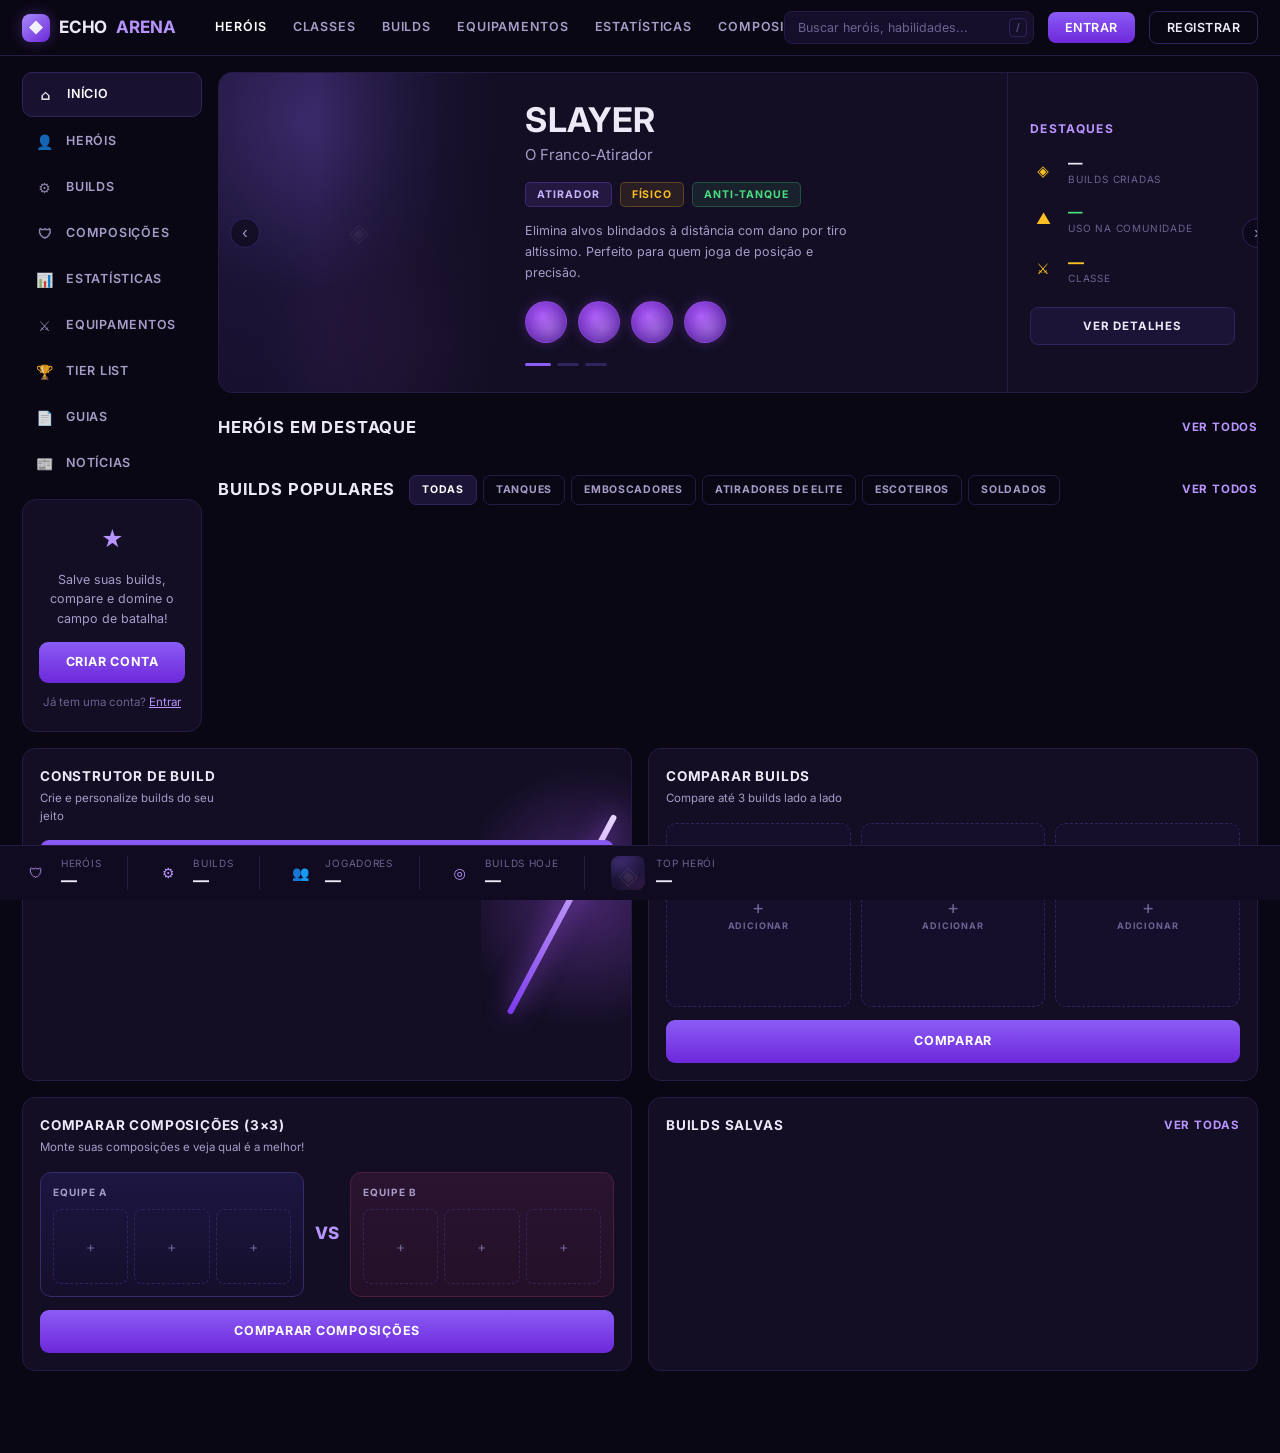
==== commit 96041d03: "Update print statement from 'Hello' to 'Goodbye'" ====
--- a/index.html
+++ b/index.html
@@ -3,155 +3,469 @@
 <head>
 <meta charset="UTF-8">
 <meta name="viewport" content="width=device-width, initial-scale=1.0">
-<meta name="theme-color" content="#070a12">
 <title>Echo Arena</title>
 <link rel="preconnect" href="https://fonts.googleapis.com">
 <link rel="preconnect" href="https://fonts.gstatic.com" crossorigin>
-<link href="https://fonts.googleapis.com/css2?family=Barlow+Condensed:wght@600;700;800&family=Inter:wght@400;500;600;700&display=swap" rel="stylesheet">
+<link href="https://fonts.googleapis.com/css2?family=Inter:wght@400;500;600;700&display=swap" rel="stylesheet">
 <script src="./js/guard.js"></script>
 <style>
 :root{
-  --bg:#070a12;--bg-soft:#0a0e19;--panel:#0d1322;--panel-2:#11182b;
-  --line:rgba(138,157,205,.16);--line-strong:rgba(139,92,246,.42);
-  --ink:#f4f7ff;--muted:#929db4;--faint:#5f6b82;
-  --violet:#8b5cf6;--violet-2:#6d3de2;--cyan:#22d3ee;--amber:#f5b942;
-  --green:#46e6a2;--red:#fb7185;--hero-accent:#8b5cf6;
-  --display:'Barlow Condensed',sans-serif;--ui:'Inter',system-ui,sans-serif;
+  --bg:#0A0714;
+  --panel:#130E24;
+  --panel2:#181130;
+  --card:#1C1436;
+  --line:#251B45;
+  --line2:#31245C;
+  --ink:#EDE9F7;
+  --dim:#A79CC8;
+  --faint:#6D6291;
+  --pur:#8B5CF6;
+  --pur2:#7C3AED;
+  --pur-lt:#B794FF;
+  --grn:#4ADE80;
+  --gold:#FBBF24;
+  --red:#F87171;
+  --cyan:#67E8F9;
+  --div-gold:#F4D77A;
+  --div-cel:#8FE9FF;
+  --f:'Inter',system-ui,-apple-system,sans-serif;
 }
 *{box-sizing:border-box;margin:0;padding:0}
-html{scroll-behavior:smooth;background:var(--bg)}
-body{min-width:1180px;background:var(--bg);color:var(--ink);font-family:var(--ui);font-size:14px;line-height:1.5;-webkit-font-smoothing:antialiased}
-body::before{content:"";position:fixed;inset:0;pointer-events:none;z-index:100;background:linear-gradient(rgba(255,255,255,.012) 1px,transparent 1px);background-size:100% 4px;mix-blend-mode:soft-light;opacity:.22}
-a{color:inherit;text-decoration:none}button,input{font:inherit}button{border:0;color:inherit;background:none;cursor:pointer}img,video{display:block}::selection{background:#8b5cf655}
-
-/* Shared media renderer — values are supplied by app.js. */
-.media{position:relative;overflow:hidden}
-.media>img,.media>video{position:absolute;top:50%;left:50%;width:100%;height:100%;object-fit:var(--fit,contain);object-position:var(--pos,50% 50%);transform:translate(-50%,-50%) translate(var(--x,0),var(--y,0)) scale(var(--scale,1));transition:transform .65s cubic-bezier(.2,.75,.2,1),opacity .35s ease}
-.media.empty::after{content:"◈";position:absolute;inset:0;display:grid;place-items:center;color:rgba(255,255,255,.08);font-size:32px}
-
-/* Header */
-.topbar{height:72px;position:sticky;top:0;z-index:60;display:grid;grid-template-columns:auto minmax(0,1fr) auto;align-items:center;gap:28px;padding:0 28px;border-bottom:1px solid var(--line);background:rgba(7,10,18,.88);backdrop-filter:blur(18px)}
-.brand{display:flex;align-items:center;gap:12px;font-family:var(--display);font-size:25px;font-weight:700;letter-spacing:.035em;white-space:nowrap}
-.brand-mark{width:38px;height:38px;display:grid;place-items:center;position:relative;border:1px solid rgba(178,151,255,.42);border-radius:10px;background:linear-gradient(145deg,#9b76ff,#5e2cdd);box-shadow:0 0 26px rgba(139,92,246,.3)}
-.brand-mark::before{content:"";width:15px;height:15px;border:2px solid #fff;transform:rotate(45deg);border-radius:2px}
-.brand b{color:#9d74ff;font-weight:700}
-.mainnav{display:flex;align-items:center;justify-content:center;gap:26px;min-width:0}
-.mainnav a{position:relative;padding:27px 0 25px;color:#9da6b9;font-size:12px;font-weight:600;letter-spacing:.055em;text-transform:uppercase;white-space:nowrap;transition:color .18s}
-.mainnav a:hover,.mainnav a.on{color:#fff}
-.mainnav a.on::after{content:"";position:absolute;left:0;right:0;bottom:-1px;height:2px;background:linear-gradient(90deg,var(--violet),var(--cyan));box-shadow:0 0 12px var(--violet)}
-.top-actions{display:flex;align-items:center;gap:10px}
-.search{height:40px;width:270px;display:flex;align-items:center;gap:10px;padding:0 13px;border:1px solid var(--line);border-radius:12px;background:rgba(14,19,34,.72);transition:border-color .2s,width .25s}
-.search:focus-within{width:295px;border-color:rgba(34,211,238,.45)}
-.search svg{width:17px;opacity:.65}.search input{min-width:0;flex:1;border:0;outline:0;background:transparent;color:var(--ink);font-size:12px}.search input::placeholder{color:#69748c}
-.account-btn,.login-btn{height:40px;padding:0 14px;border:1px solid var(--line);border-radius:11px;font-size:11px;font-weight:700;letter-spacing:.045em;text-transform:uppercase;white-space:nowrap;transition:.18s}
-.login-btn:hover{border-color:rgba(139,92,246,.6);background:rgba(139,92,246,.08)}
-.account-btn{max-width:230px;overflow:hidden;text-overflow:ellipsis;background:linear-gradient(180deg,rgba(139,92,246,.9),rgba(109,61,226,.9));border-color:transparent}
-.account-btn:disabled{opacity:1;cursor:default}
-
-/* First viewport */
-.home{position:relative;overflow:hidden}
-.hero-stage{min-height:650px;position:relative;display:grid;grid-template-columns:minmax(360px,.84fr) minmax(420px,1.25fr) 330px;align-items:stretch;border-bottom:1px solid var(--line);background:radial-gradient(80% 120% at 62% 48%,color-mix(in srgb,var(--hero-accent) 18%,transparent),transparent 65%),linear-gradient(110deg,#090d18 0%,#080d18 48%,#070a12 100%)}
-.hero-stage::before{content:"";position:absolute;inset:0;background:linear-gradient(90deg,rgba(7,10,18,.18),transparent 45%,rgba(7,10,18,.46)),repeating-linear-gradient(90deg,transparent 0,transparent 109px,rgba(109,129,175,.045) 110px),repeating-linear-gradient(0deg,transparent 0,transparent 109px,rgba(109,129,175,.035) 110px);pointer-events:none}
-.hero-stage::after{content:"";position:absolute;left:28%;right:22%;bottom:16px;height:160px;background:radial-gradient(ellipse,rgba(94,70,211,.28),transparent 68%);filter:blur(16px);pointer-events:none}
-.hero-copy{position:relative;z-index:4;display:flex;flex-direction:column;justify-content:center;padding:70px 10px 78px max(5vw,58px)}
-.eyebrow{display:flex;align-items:center;gap:12px;color:#b996ff;font-size:11px;font-weight:700;letter-spacing:.24em;text-transform:uppercase}.eyebrow::before{content:"";width:30px;height:1px;background:linear-gradient(90deg,var(--violet),var(--cyan))}
-.hero-name{margin-top:12px;font-family:var(--display);font-size:clamp(86px,8vw,132px);font-weight:800;line-height:.84;letter-spacing:-.025em;text-transform:uppercase;text-shadow:0 14px 50px rgba(0,0,0,.5)}
-.hero-class{display:flex;align-items:center;gap:9px;margin-top:18px;color:#a77bff;font-family:var(--display);font-size:26px;font-weight:600}
-.hero-class::before{content:"✣";font-family:serif;font-size:18px;color:var(--hero-accent)}
-.hero-description{max-width:430px;margin-top:15px;color:#b2bbcd;font-size:14px;line-height:1.7}
-.tags{display:flex;gap:9px;flex-wrap:wrap;margin-top:18px}.tag{padding:6px 14px;border:1px solid rgba(139,92,246,.42);border-radius:7px;background:rgba(139,92,246,.1);color:#c8b3ff;font-size:10px;font-weight:700;letter-spacing:.095em;text-transform:uppercase}.tag:nth-child(2){border-color:rgba(245,185,66,.38);background:rgba(245,185,66,.075);color:#ffd56f}.tag:nth-child(3){border-color:rgba(34,211,238,.38);background:rgba(34,211,238,.075);color:#63e8fa}
-.hero-actions{display:flex;gap:12px;margin-top:25px}.primary,.secondary{height:50px;display:inline-flex;align-items:center;justify-content:center;gap:10px;padding:0 24px;border-radius:9px;font-size:11px;font-weight:800;letter-spacing:.07em;text-transform:uppercase;transition:transform .18s,box-shadow .18s,border-color .18s}.primary{background:linear-gradient(135deg,var(--violet),var(--violet-2));box-shadow:0 10px 32px rgba(109,61,226,.25)}.secondary{border:1px solid rgba(125,143,190,.28);background:rgba(13,19,34,.66)}.primary:hover,.secondary:hover{transform:translateY(-2px)}.primary:hover{box-shadow:0 12px 34px rgba(139,92,246,.38)}.secondary:hover{border-color:rgba(34,211,238,.5)}
-.mini-stats{display:flex;gap:0;margin-top:34px}.mini-stat{min-width:105px;padding-right:20px;margin-right:20px;border-right:1px solid var(--line)}.mini-stat:last-child{border:0}.mini-stat .value{font-family:var(--display);font-size:24px;font-weight:700}.mini-stat .label{color:#667289;font-size:9px;font-weight:700;letter-spacing:.12em;text-transform:uppercase}
-
-.hero-visual{position:relative;z-index:2;min-width:0;overflow:visible}
-.hero-visual::before{content:"";position:absolute;width:min(43vw,620px);aspect-ratio:1;left:50%;top:50%;transform:translate(-50%,-48%);border:1px solid rgba(139,92,246,.16);border-radius:50%;box-shadow:0 0 0 38px rgba(34,211,238,.025),0 0 0 92px rgba(139,92,246,.02);background:radial-gradient(circle,rgba(139,92,246,.12),transparent 64%)}
-.hero-visual::after{content:"";position:absolute;left:12%;right:8%;bottom:48px;height:1px;background:linear-gradient(90deg,transparent,var(--violet),var(--cyan),transparent);box-shadow:0 0 30px 8px rgba(99,75,220,.2)}
-.spot-media{position:absolute;inset:10px -6% 0 -3%;z-index:3;overflow:visible;filter:drop-shadow(0 25px 30px rgba(0,0,0,.5))}.spot-media>img,.spot-media>video{filter:drop-shadow(-5px 0 1px rgba(139,92,246,.45)) drop-shadow(5px 0 1px rgba(34,211,238,.28));transform:translate(-50%,-48%) translate(var(--x,0),var(--y,0)) scale(var(--scale,1))}
-.hero-code{position:absolute;left:10%;bottom:55px;z-index:4;color:#66718a;font:500 9px/1.7 monospace;letter-spacing:.12em;text-transform:uppercase}.hero-code b{color:var(--cyan)}
-
-.build-card{position:relative;z-index:5;align-self:center;margin-right:32px;padding:24px;border:1px solid rgba(126,147,197,.22);border-radius:16px;background:linear-gradient(160deg,rgba(18,25,44,.88),rgba(8,13,24,.94));box-shadow:0 26px 70px rgba(0,0,0,.38);backdrop-filter:blur(16px)}
-.build-card::before{content:"";position:absolute;inset:0;border-radius:16px;pointer-events:none;background:linear-gradient(135deg,rgba(139,92,246,.12),transparent 38%,rgba(34,211,238,.045))}
-.panel-kicker{position:relative;color:#bbc4d7;font-size:10px;font-weight:700;letter-spacing:.14em;text-transform:uppercase}.panel-row{position:relative;display:flex;align-items:center;justify-content:space-between;margin-top:12px;padding-bottom:14px;border-bottom:1px solid var(--line)}
-.build-title{max-width:190px;font-size:15px;font-weight:700;white-space:nowrap;overflow:hidden;text-overflow:ellipsis}.build-author{margin-top:3px;color:#6f7c93;font-size:10px}.build-fav{color:var(--amber);font-family:var(--display);font-size:21px;font-weight:700}
-.equipment-grid{position:relative;display:grid;grid-template-columns:repeat(3,1fr);gap:8px;margin-top:16px}.equipment-slot{aspect-ratio:1;border:1px solid rgba(139,92,246,.34);border-radius:10px;background:radial-gradient(circle at 45% 35%,rgba(139,92,246,.18),rgba(9,14,26,.7));display:grid;place-items:center;color:#7454bf;font-size:20px}.equipment-slot:nth-child(2n){border-color:rgba(34,211,238,.25);color:#277e93}
-.build-metrics{display:grid;grid-template-columns:1fr 1fr;gap:14px;margin-top:17px}.build-metric span{display:block;color:#69758c;font-size:8px;font-weight:700;letter-spacing:.1em;text-transform:uppercase}.build-metric b{font-family:var(--display);font-size:23px;color:var(--cyan)}.build-metric:last-child b{color:var(--amber)}
-.analysis-btn{position:relative;width:100%;height:44px;margin-top:17px;border:1px solid var(--line);border-radius:9px;background:rgba(139,92,246,.07);font-size:10px;font-weight:800;letter-spacing:.08em;text-transform:uppercase}.analysis-btn:hover{border-color:var(--line-strong);background:rgba(139,92,246,.12)}
-
-/* Hero carousel */
-.discover{position:relative;padding:28px max(4.6vw,56px) 26px;background:linear-gradient(180deg,#080c16,#070a12)}
-.section-head{display:flex;align-items:center;justify-content:space-between;margin-bottom:17px}.section-head h2{font-family:var(--display);font-size:23px;letter-spacing:.03em;text-transform:uppercase}.section-head h2 span{color:#a879ff}.section-actions{display:flex;align-items:center;gap:9px}.all-link{margin-right:8px;color:#a894d6;font-size:9px;font-weight:800;letter-spacing:.13em;text-transform:uppercase}.round-btn{width:36px;height:36px;border:1px solid var(--line);border-radius:50%;display:grid;place-items:center;color:#a8b1c5;transition:.18s}.round-btn:hover{border-color:var(--line-strong);color:#fff;background:rgba(139,92,246,.09)}
-.heroes-viewport{overflow:hidden}.heroes{display:grid;grid-auto-flow:column;grid-auto-columns:minmax(240px,1fr);grid-template-rows:1fr;gap:16px;transition:transform .45s cubic-bezier(.2,.75,.2,1)}
-.hero-card{position:relative;height:205px;overflow:hidden;border:1px solid var(--line);border-radius:13px;background:#0d1322;cursor:pointer;transition:transform .2s,border-color .2s,box-shadow .2s}.hero-card:hover,.hero-card.active{transform:translateY(-3px);border-color:color-mix(in srgb,var(--class-color) 65%,transparent);box-shadow:0 14px 36px rgba(0,0,0,.32)}.hero-card .card-media{position:absolute;inset:0;background:radial-gradient(circle at 50% 30%,color-mix(in srgb,var(--class-color) 16%,transparent),transparent 68%),#0d1322}.hero-card .card-media>img,.hero-card .card-media>video{transform:translate(-50%,-46%) translate(var(--x,0),var(--y,0)) scale(var(--scale,1))}.hero-card:hover .card-media>img,.hero-card:hover .card-media>video{transform:translate(-50%,-46%) translate(var(--x,0),var(--y,0)) scale(calc(var(--scale,1) * 1.035))}.hero-card .card-fade{position:absolute;inset:0;background:linear-gradient(0deg,rgba(7,10,18,.98) 2%,rgba(7,10,18,.36) 42%,transparent 72%)}.hero-card .card-copy{position:absolute;left:17px;right:17px;bottom:14px}.hero-card .card-name{font-family:var(--display);font-size:21px;font-weight:700;text-transform:uppercase}.hero-card .card-role{color:var(--class-color);font-size:10px;margin-top:1px}.hero-card .role-mark{position:absolute;right:14px;top:14px;width:33px;height:33px;border:1px solid color-mix(in srgb,var(--class-color) 45%,transparent);border-radius:9px;display:grid;place-items:center;color:var(--class-color);background:rgba(8,12,22,.5)}
-
-/* Secondary content */
-.intel{display:grid;grid-template-columns:minmax(0,1.4fr) minmax(340px,.6fr);gap:18px;padding:12px max(4.6vw,56px) 74px;background:#070a12}.panel{border:1px solid var(--line);border-radius:15px;background:linear-gradient(160deg,rgba(17,24,43,.72),rgba(9,14,25,.72));overflow:hidden}.panel-head{display:flex;align-items:center;justify-content:space-between;padding:18px 20px;border-bottom:1px solid var(--line)}.panel-head h3{font-family:var(--display);font-size:19px;letter-spacing:.045em;text-transform:uppercase}.filters{display:flex;gap:7px}.filters b{padding:6px 10px;border:1px solid transparent;border-radius:7px;color:#6e7890;font-size:9px;letter-spacing:.075em;text-transform:uppercase;cursor:pointer}.filters b.on{border-color:var(--line);background:rgba(139,92,246,.08);color:#c4b5fd}.build-list{padding:5px 20px 13px}.build-row{display:grid;grid-template-columns:minmax(0,1fr) auto auto;align-items:center;gap:18px;padding:14px 0;border-bottom:1px solid var(--line)}.build-row:last-child{border:0}.build-row .name{font-size:12px;font-weight:700}.build-row .by{margin-top:2px;color:#69758c;font-size:10px}.build-row .likes{color:var(--green);font-family:var(--display);font-size:18px}.build-row .open-build{padding:8px 12px;border:1px solid var(--line);border-radius:7px;font-size:9px;font-weight:700;letter-spacing:.07em;text-transform:uppercase}.build-row .open-build:hover{border-color:var(--line-strong)}
-.saved-list{padding:8px 20px 14px}.saved-row{display:grid;grid-template-columns:minmax(0,1fr) auto;gap:12px;padding:12px 0;border-bottom:1px solid var(--line)}.saved-row:last-child{border:0}.saved-row .date{color:#69758c;font-size:9px}.saved-row .heart{color:#b57cff}.loading-card{padding:28px;text-align:center;color:#68748b;font-size:11px}
-
-.site-stats{display:grid;grid-template-columns:repeat(5,1fr);margin:0 max(4.6vw,56px) 26px;border:1px solid var(--line);border-radius:14px;background:rgba(13,19,34,.72)}.site-stat{position:relative;display:flex;align-items:center;gap:13px;padding:16px 20px;border-right:1px solid var(--line)}.site-stat:last-child{border:0}.site-stat .icon{width:34px;height:34px;border:1px solid rgba(139,92,246,.25);border-radius:9px;display:grid;place-items:center;color:#a77bff}.site-stat .label{color:#69758c;font-size:8px;font-weight:700;letter-spacing:.11em;text-transform:uppercase}.site-stat .value{font-family:var(--display);font-size:23px;font-weight:700;line-height:1.1}
-
-/* Auth */
-.auth-modal{position:fixed;inset:0;z-index:100;display:none;align-items:center;justify-content:center;padding:20px;background:rgba(3,5,11,.86);backdrop-filter:blur(9px)}.auth-modal.open{display:flex}.auth-card{width:min(430px,100%);padding:24px;border:1px solid rgba(139,92,246,.3);border-radius:16px;background:#0d1322;box-shadow:0 28px 90px #000b}.auth-head{display:flex;align-items:center;justify-content:space-between;margin-bottom:20px}.auth-head h2{font-family:var(--display);font-size:27px;text-transform:uppercase}.auth-close{width:35px;height:35px;border:1px solid var(--line);border-radius:9px}.auth-form{display:flex;flex-direction:column;gap:13px}.auth-form label{color:#8d98ad;font-size:9px;font-weight:700;letter-spacing:.1em;text-transform:uppercase}.auth-form input{width:100%;margin-top:6px;padding:12px;border:1px solid var(--line);border-radius:9px;outline:0;background:#080d18;color:#fff}.auth-form input:focus{border-color:var(--line-strong)}.auth-submit{height:45px;border-radius:9px;background:linear-gradient(135deg,var(--violet),var(--violet-2));font-weight:800;letter-spacing:.07em;text-transform:uppercase}.auth-switch,.auth-message{color:#8d98ad;font-size:11px}.auth-switch button{color:#b794ff}.auth-message{min-height:18px}.auth-message.error{color:var(--red)}.auth-message.success{color:var(--green)}
-
-@keyframes heroIn{from{opacity:0;transform:translateY(12px)}to{opacity:1;transform:none}}
-.hero-stage.is-changing .hero-copy>*{animation:heroIn .42s both}.hero-stage.is-changing .spot-media{animation:heroIn .5s both}
-@media(max-width:1360px){body{min-width:1024px}.mainnav{gap:17px}.mainnav a{font-size:10px}.search{width:220px}.hero-stage{grid-template-columns:minmax(340px,.84fr) minmax(390px,1.2fr) 300px}.hero-copy{padding-left:44px}.build-card{margin-right:20px}.hero-name{font-size:96px}.hero-description{max-width:360px}.heroes{grid-auto-columns:minmax(215px,1fr)}}
-@media(max-width:1080px){body{min-width:960px}.mainnav a:nth-last-child(-n+3){display:none}.hero-stage{grid-template-columns:340px minmax(380px,1fr) 285px}.search{display:none}.hero-copy{padding-left:34px}.hero-name{font-size:82px}.discover,.intel{padding-left:34px;padding-right:34px}.site-stats{margin-left:34px;margin-right:34px}}
-@media(prefers-reduced-motion:reduce){*{scroll-behavior:auto!important;animation-duration:.01ms!important;transition-duration:.01ms!important}}
+html,body{overflow-x:hidden}
+body{background:var(--bg);color:var(--ink);font-family:var(--f);font-size:14px;line-height:1.5;-webkit-font-smoothing:antialiased}
+a{color:inherit;text-decoration:none}
+button{font-family:inherit;cursor:pointer;border:0;background:none;color:inherit}
+img,video{display:block;max-width:100%}
+::selection{background:#8b5cf655}
+
+/* ============ MÍDIA CONFIGURÁVEL (png/jpg/gif/mp4) ============ */
+.media{position:relative;overflow:hidden;background:
+  radial-gradient(120% 90% at 30% 15%,#3B2A6B,transparent 60%),
+  radial-gradient(110% 90% at 80% 85%,#5A2A6B55,transparent 60%),
+  linear-gradient(160deg,#241A46,#150F2B)}
+.media>img,.media>video{position:absolute;top:50%;left:50%;width:100%;height:100%;
+  object-fit:var(--fit,contain);object-position:var(--pos,50% 50%);
+  transform:translate(-50%,-50%) translate(var(--x,0),var(--y,0)) scale(var(--scale,1))}
+.media.empty::after{content:"◈";position:absolute;inset:0;display:grid;place-items:center;color:#ffffff12;font-size:1.6rem}
+
+/* ============ TOPBAR ============ */
+.topbar{position:sticky;top:0;z-index:50;display:flex;align-items:center;gap:14px;
+  padding:11px 22px;background:#0A0714;border-bottom:1px solid var(--line)}
+.brand{display:flex;align-items:center;gap:9px;font-weight:700;font-size:17px;letter-spacing:-.01em;flex:0 0 auto}
+.brand .mk{width:28px;height:28px;flex:0 0 28px;border-radius:8px;position:relative;
+  background:linear-gradient(140deg,#A78BFA,#6D28D9);box-shadow:0 0 14px #8b5cf655}
+.brand .mk::after{content:"";position:absolute;inset:7px;background:#fff;opacity:.9;
+  clip-path:polygon(50% 0,100% 50%,50% 100%,0 50%)}
+.brand span{color:var(--pur-lt)}
+.mainnav{display:flex;gap:26px;margin-left:26px;flex:1;min-width:0}
+.mainnav a{font-size:12.5px;font-weight:600;letter-spacing:.07em;text-transform:uppercase;color:var(--dim);white-space:nowrap;transition:color .15s}
+.mainnav a:hover{color:var(--ink)}
+.mainnav a.on{color:#fff}
+.srch{position:relative;flex:0 0 auto}
+.srch input{width:250px;background:#150F2B;border:1px solid var(--line);border-radius:8px;
+  padding:8px 32px 8px 13px;color:var(--ink);font-size:12.5px;font-family:inherit}
+.srch input::placeholder{color:var(--faint)}
+.srch input:focus{outline:none;border-color:var(--line2)}
+.srch .kb{position:absolute;right:7px;top:50%;transform:translateY(-50%);
+  border:1px solid var(--line2);border-radius:4px;padding:1px 6px;font-size:10.5px;color:var(--faint)}
+.btn-o{padding:8px 17px;border-radius:8px;font-size:12.5px;font-weight:600;letter-spacing:.04em;
+  text-transform:uppercase;background:linear-gradient(180deg,#8B5CF6,#6D28D9);color:#fff}
+.btn-g{padding:8px 17px;border-radius:8px;font-size:12.5px;font-weight:600;letter-spacing:.04em;
+  text-transform:uppercase;border:1px solid var(--line2);color:var(--ink)}
+.burger{display:none;width:38px;height:36px;border:1px solid var(--line2);border-radius:8px;font-size:16px}
+
+/* ============ SHELL ============ */
+.shell{display:grid;grid-template-columns:198px minmax(0,1fr) 330px;gap:16px;
+  max-width:1500px;margin:0 auto;padding:16px 22px 82px}
+
+/* ---- sidebar ---- */
+.side{display:flex;flex-direction:column;gap:14px}
+.snav{display:flex;flex-direction:column;gap:3px}
+.snav a{display:flex;align-items:center;gap:12px;padding:11px 14px;border-radius:10px;
+  font-size:12.5px;font-weight:600;letter-spacing:.06em;text-transform:uppercase;color:var(--dim);transition:.15s}
+.snav a .ic{width:18px;flex:0 0 18px;text-align:center;font-size:14px;opacity:.85}
+.snav a:hover{background:var(--panel);color:var(--ink)}
+.snav a.on{background:var(--panel2);color:#fff;border:1px solid var(--line2)}
+.promo{background:var(--panel);border:1px solid var(--line);border-radius:14px;padding:20px 16px;text-align:center}
+.promo .st{width:38px;height:38px;margin:0 auto 12px;display:grid;place-items:center;color:var(--pur-lt);font-size:22px}
+.promo p{font-size:12.5px;color:var(--dim);line-height:1.55;margin-bottom:14px}
+.promo .cta{display:block;padding:11px;border-radius:9px;font-size:12.5px;font-weight:700;
+  letter-spacing:.05em;text-transform:uppercase;background:linear-gradient(180deg,#8B5CF6,#6D28D9);color:#fff}
+.promo .lg{margin-top:11px;font-size:11.5px;color:var(--faint)}
+.promo .lg a{color:var(--pur-lt);text-decoration:underline}
+
+/* ---- center ---- */
+.col{display:flex;flex-direction:column;gap:22px;min-width:0}
+
+/* spotlight */
+.spot{position:relative;display:grid;grid-template-columns:280px minmax(0,1fr) 250px;
+  background:var(--panel);border:1px solid var(--line);border-radius:14px;overflow:hidden;min-height:305px}
+.spot .art{position:relative}
+.spot .art .media{position:absolute;inset:0}
+.spot .art .veil{position:absolute;inset:0;z-index:2;
+  background:linear-gradient(90deg,rgba(19,14,36,.25) 0%,rgba(19,14,36,0) 35%,rgba(19,14,36,.85) 88%,var(--panel) 100%)}
+.spot .nav-a{position:absolute;top:50%;transform:translateY(-50%);z-index:4;width:30px;height:30px;
+  border-radius:50%;background:rgba(10,7,20,.6);border:1px solid var(--line2);color:var(--dim);
+  display:grid;place-items:center;font-size:15px;backdrop-filter:blur(4px)}
+.spot .nav-a.l{left:11px}
+.spot .nav-a.r{right:-15px}
+.spot .body{padding:30px 26px 26px;display:flex;flex-direction:column;justify-content:center;position:relative;z-index:3}
+.spot h1{font-size:34px;font-weight:700;letter-spacing:.02em;line-height:1;text-transform:uppercase}
+.spot .sub{font-size:15px;color:var(--dim);margin-top:7px;font-weight:400}
+.tags{display:flex;gap:8px;flex-wrap:wrap;margin:15px 0 14px}
+.tag{font-size:10.5px;font-weight:700;letter-spacing:.09em;text-transform:uppercase;padding:4px 11px;border-radius:5px}
+.tag.a{color:#C4B5FD;background:#8B5CF622;border:1px solid #8B5CF644}
+.tag.b{color:var(--gold);background:#FBBF2418;border:1px solid #FBBF2440}
+.tag.c{color:var(--grn);background:#4ADE8018;border:1px solid #4ADE8040}
+.spot p.desc{font-size:12.5px;color:var(--dim);line-height:1.65;max-width:330px}
+.abil{display:flex;gap:11px;margin-top:18px}
+.abil .ab{width:42px;height:42px;border-radius:50%;position:relative;overflow:hidden;
+  background:radial-gradient(circle at 40% 35%,#A855F7,#4C1D95);
+  border:1.5px solid #A855F766;box-shadow:0 0 12px #a855f744;transition:.15s}
+.abil .ab::after{content:"";position:absolute;inset:0;background:radial-gradient(circle at 60% 65%,#ffffff30,transparent 60%)}
+.abil .ab:hover{transform:translateY(-2px);box-shadow:0 0 18px #a855f7aa}
+.dots{display:flex;gap:6px;margin-top:20px}
+.dots i{width:22px;height:3px;border-radius:2px;background:var(--line2)}
+.dots i.on{background:var(--pur);width:26px}
+.spot .hl{border-left:1px solid var(--line);padding:26px 22px;display:flex;flex-direction:column;justify-content:center;gap:17px;position:relative;z-index:3}
+.hl-t{font-size:12px;font-weight:700;letter-spacing:.11em;text-transform:uppercase;color:var(--pur-lt)}
+.hlr{display:flex;align-items:center;gap:12px}
+.hlr .i{width:26px;flex:0 0 26px;display:grid;place-items:center;font-size:15px;color:var(--gold)}
+.hlr .v{font-size:14.5px;font-weight:700;line-height:1.15}
+.hlr .l{font-size:10px;color:var(--faint);letter-spacing:.08em;text-transform:uppercase}
+.hlr.g .v{color:var(--grn)}
+.hlr.t .v{color:var(--gold);font-size:16px}
+.hl .det{margin-top:4px;text-align:center;padding:11px;border-radius:8px;background:var(--card);
+  border:1px solid var(--line2);font-size:11.5px;font-weight:700;letter-spacing:.07em;text-transform:uppercase}
+.hl .det:hover{background:var(--panel2)}
+
+/* section head */
+.sh{display:flex;align-items:center;gap:14px;margin-bottom:13px;flex-wrap:wrap}
+.sh h2{font-size:16.5px;font-weight:700;letter-spacing:.05em;text-transform:uppercase;white-space:nowrap}
+.sh .all{margin-left:auto;font-size:11.5px;font-weight:700;letter-spacing:.07em;text-transform:uppercase;color:var(--pur-lt)}
+
+/* hero cards */
+.heroes{display:grid;grid-template-columns:repeat(6,minmax(0,1fr));gap:13px}
+.hc{position:relative;border-radius:11px;overflow:hidden;background:var(--card);transition:.16s}
+.hc::before{content:"";position:absolute;inset:0;z-index:5;border-radius:11px;padding:1.3px;pointer-events:none;
+  background:linear-gradient(150deg,var(--div-gold),var(--div-cel) 42%,#C9A94A 68%,var(--div-gold));
+  -webkit-mask:linear-gradient(#000 0 0) content-box,linear-gradient(#000 0 0);
+  -webkit-mask-composite:xor;mask-composite:exclude;box-shadow:0 0 12px #8fe9ff26}
+.hc:hover{transform:translateY(-3px)}
+.hc .thumb{position:relative;aspect-ratio:112/125}
+.hc .thumb .media{position:absolute;inset:0}
+.hc .thumb .fade{position:absolute;inset:0;z-index:2;background:linear-gradient(0deg,#150F2B 4%,rgba(21,15,43,.55) 32%,transparent 62%)}
+.hc .div{position:absolute;top:7px;left:7px;z-index:6;display:inline-flex;align-items:center;gap:3px;
+  font-size:8px;font-weight:800;letter-spacing:.13em;text-transform:uppercase;padding:2.5px 7px;border-radius:4px;
+  color:#1B1608;background:linear-gradient(115deg,var(--div-gold),var(--div-cel));box-shadow:0 0 9px #8fe9ff55}
+.hc .div::before{content:"◆";font-size:6.5px}
+.hc .cap{position:absolute;left:0;right:0;bottom:0;z-index:4;padding:9px 8px 11px;text-align:center}
+.hc .cap .n{font-size:13.5px;font-weight:700;letter-spacing:.01em}
+.hc .cap .r{font-size:11px;color:var(--dim);margin-top:1px}
+
+/* filters */
+.filters{display:flex;gap:6px;flex-wrap:wrap}
+.filters b{font-size:10.5px;font-weight:700;letter-spacing:.07em;text-transform:uppercase;
+  padding:6px 12px;border-radius:7px;color:var(--dim);border:1px solid var(--line);white-space:nowrap}
+.filters b.on{background:var(--card);border-color:var(--line2);color:#fff}
+
+/* build rows */
+.blist{display:flex;flex-direction:column;gap:11px;margin-top:13px}
+.brow{display:grid;grid-template-columns:auto minmax(0,1fr) auto auto auto;gap:18px;align-items:center;
+  background:var(--card);border:1px solid var(--line);border-radius:11px;padding:11px 15px}
+.brow .av{width:46px;height:46px;flex:0 0 46px;border-radius:9px;overflow:hidden}
+.brow .who{display:flex;align-items:center;gap:12px;min-width:0}
+.brow .nm{font-size:13.5px;font-weight:600;white-space:nowrap;overflow:hidden;text-overflow:ellipsis}
+.brow .by{font-size:11.5px;color:var(--faint);margin-top:2px}
+.brow .by b{color:var(--pur-lt);font-weight:600}
+.brow .m{text-align:center}
+.brow .m .v{font-size:14px;font-weight:700}
+.brow .m .v.g{color:var(--grn)}
+.brow .m .l{font-size:9.5px;color:var(--faint);letter-spacing:.07em;text-transform:uppercase;margin-top:1px}
+.brow .items{display:flex;gap:5px}
+.brow .items i{width:29px;height:29px;border-radius:7px;border:1px solid var(--line2);
+  background:radial-gradient(circle at 38% 30%,#4C2A7A,#1C1436)}
+.brow .go{padding:9px 15px;border-radius:8px;border:1px solid var(--line2);background:var(--panel2);
+  font-size:11px;font-weight:700;letter-spacing:.06em;text-transform:uppercase;white-space:nowrap}
+.brow .go:hover{background:var(--line)}
+
+/* ---- right rail ---- */
+.rail{display:flex;flex-direction:column;gap:16px;min-width:0}
+.box{background:var(--panel);border:1px solid var(--line);border-radius:13px;padding:17px}
+.box h3{font-size:13.5px;font-weight:700;letter-spacing:.06em;text-transform:uppercase}
+.box .sb{font-size:11.5px;color:var(--dim);margin-top:4px;margin-bottom:15px}
+.box .cta{display:block;width:100%;text-align:center;padding:12px;border-radius:9px;
+  background:linear-gradient(180deg,#8B5CF6,#6D28D9);color:#fff;font-size:12.5px;font-weight:700;
+  letter-spacing:.06em;text-transform:uppercase}
+.builder{position:relative;overflow:hidden}
+.builder .art{position:absolute;right:0;top:0;bottom:0;width:150px;z-index:0;
+  background:radial-gradient(circle at 70% 45%,#A855F755,transparent 62%)}
+.builder .art::after{content:"";position:absolute;top:16%;left:52%;width:6px;height:68%;border-radius:4px;
+  background:linear-gradient(180deg,#E9D5FF,#7C3AED);box-shadow:0 0 24px #a855f7cc;transform:rotate(28deg)}
+.builder>*{position:relative;z-index:1}
+.builder h3,.builder .sb{max-width:180px}
+.slots{display:flex;gap:10px}
+.slots .s{flex:1;aspect-ratio:1;border:1px dashed var(--line2);border-radius:10px;background:#150F2B;
+  display:flex;flex-direction:column;align-items:center;justify-content:center;gap:3px;color:var(--faint);transition:.15s}
+.slots .s .p{font-size:19px;line-height:1}
+.slots .s .t{font-size:9px;font-weight:700;letter-spacing:.09em;text-transform:uppercase}
+.slots .s:hover{border-color:var(--pur);color:var(--pur-lt)}
+.mt{margin-top:13px}
+.vs3{display:flex;align-items:center;gap:11px}
+.vs3 .tm{flex:1;border-radius:11px;padding:12px;border:1px solid var(--line)}
+.vs3 .tm.a{background:linear-gradient(180deg,#1C1642,#150F2B);border-color:#3B2A6B}
+.vs3 .tm.b{background:linear-gradient(180deg,#2A1430,#231028);border-color:#4B1F3A}
+.vs3 .tm .l{font-size:10px;font-weight:700;letter-spacing:.11em;text-transform:uppercase;color:var(--dim);margin-bottom:9px}
+.vs3 .tm .r{display:flex;gap:6px}
+.vs3 .tm .r i{flex:1;aspect-ratio:1;border:1px dashed var(--line2);border-radius:8px;
+  display:grid;place-items:center;color:var(--faint);font-size:14px;font-style:normal}
+.vs3 .x{font-size:17px;font-weight:800;color:var(--pur-lt);flex:0 0 auto}
+.saved{display:flex;flex-direction:column;gap:11px}
+.saved .r{display:flex;align-items:center;gap:11px}
+.saved .r .av{width:33px;height:33px;flex:0 0 33px;border-radius:8px;overflow:hidden}
+.saved .r .tx{flex:1;min-width:0}
+.saved .r .tx .n{font-size:12.5px;font-weight:600;white-space:nowrap;overflow:hidden;text-overflow:ellipsis}
+.saved .r .tx .d{font-size:10.5px;color:var(--faint);margin-top:1px}
+.saved .r .ii{display:flex;gap:3px}
+.saved .r .ii i{width:19px;height:19px;border-radius:5px;border:1px solid var(--line2);
+  background:radial-gradient(circle at 38% 30%,#4C2A7A,#1C1436)}
+.saved .r .hz{color:#EC4899;font-size:14px}
+
+/* ---- status bar ---- */
+.status{position:fixed;left:0;right:0;bottom:0;z-index:40;display:flex;align-items:center;
+  background:#100B20;border-top:1px solid var(--line);padding:10px 22px;gap:0;overflow-x:auto;scrollbar-width:none}
+.status::-webkit-scrollbar{display:none}
+.status .s{display:flex;align-items:center;gap:11px;padding:0 26px;white-space:nowrap;border-right:1px solid var(--line)}
+.status .s:first-child{padding-left:0}
+.status .s:last-child{border-right:0}
+.status .s .i{width:28px;height:28px;flex:0 0 28px;display:grid;place-items:center;font-size:14px;color:var(--pur-lt)}
+.status .s .l{font-size:10px;color:var(--faint);letter-spacing:.07em;text-transform:uppercase}
+.status .s .v{font-size:16px;font-weight:700;line-height:1.15}
+.status .s .av{width:34px;height:34px;flex:0 0 34px;border-radius:8px;overflow:hidden}
+
+/* ============ RESPONSIVO ============ */
+@media(max-width:1340px){
+  .shell{grid-template-columns:180px minmax(0,1fr)}
+  .rail{grid-column:1/-1;display:grid;grid-template-columns:repeat(2,minmax(0,1fr))}
+  .heroes{grid-template-columns:repeat(6,minmax(0,1fr))}
+}
+@media(max-width:1080px){
+  .mainnav{display:none}
+  .spot{grid-template-columns:220px minmax(0,1fr)}
+  .spot .hl{grid-column:1/-1;border-left:0;border-top:1px solid var(--line);
+    display:grid;grid-template-columns:repeat(3,1fr) auto;align-items:center;gap:14px;padding:16px 22px}
+  .hl-t{display:none}
+  .spot .nav-a.r{right:11px}
+}
+@media(max-width:900px){
+  .srch{display:none}
+  .burger{display:grid;place-items:center;margin-left:auto}
+  .shell{grid-template-columns:minmax(0,1fr);padding:14px 16px 82px}
+  .side{display:none}
+  .side.open{display:flex;position:fixed;inset:53px 0 0;z-index:45;background:var(--bg);padding:16px;overflow:auto}
+  .rail{grid-template-columns:minmax(0,1fr)}
+  .heroes{grid-template-columns:repeat(3,minmax(0,1fr))}
+  .spot{grid-template-columns:minmax(0,1fr);min-height:0}
+  .spot .art{height:210px}
+  .spot .art .veil{background:linear-gradient(0deg,var(--panel) 2%,rgba(19,14,36,.2) 60%)}
+  .spot .body{padding:20px}
+  .spot .hl{grid-template-columns:repeat(3,1fr);padding:16px 20px}
+  .spot .hl .det{grid-column:1/-1}
+  .brow{grid-template-columns:auto minmax(0,1fr);gap:12px}
+  .brow .m,.brow .items{display:none}
+  .brow .go{grid-column:1/-1;text-align:center}
+}
+@media(max-width:560px){
+  .heroes{grid-template-columns:repeat(2,minmax(0,1fr))}
+  .spot h1{font-size:27px}
+  .spot .hl{grid-template-columns:repeat(2,1fr)}
+  .btn-g{display:none}
+}
+
+/* ============ AUTENTICAÇÃO ============ */
+.auth-modal{position:fixed;inset:0;z-index:100;display:none;align-items:center;justify-content:center;padding:20px;background:#05030bcc;backdrop-filter:blur(7px)}
+.auth-modal.open{display:flex}
+.auth-card{width:min(430px,100%);background:var(--panel);border:1px solid var(--line2);border-radius:16px;padding:22px;box-shadow:0 24px 70px #0008}
+.auth-head{display:flex;align-items:center;justify-content:space-between;margin-bottom:18px}
+.auth-head h2{font-size:19px}
+.auth-close{width:34px;height:34px;border:1px solid var(--line2);border-radius:8px}
+.auth-form{display:flex;flex-direction:column;gap:12px}
+.auth-form label{font-size:11px;text-transform:uppercase;letter-spacing:.08em;color:var(--dim)}
+.auth-form input{width:100%;margin-top:5px;padding:11px 12px;border-radius:9px;border:1px solid var(--line2);background:#100b20;color:var(--ink);font:inherit}
+.auth-form input:focus{outline:none;border-color:var(--pur)}
+.auth-submit{padding:12px;border-radius:9px;background:linear-gradient(180deg,#8B5CF6,#6D28D9);font-weight:700;text-transform:uppercase}
+.auth-switch,.auth-message{font-size:12px;color:var(--dim)}
+.auth-switch button{color:var(--pur-lt);text-decoration:underline}
+.auth-message{min-height:18px}
+.auth-message.error{color:var(--red)}
+.auth-message.success{color:var(--grn)}
+.user-menu{display:flex;align-items:center;gap:9px}
+.user-email{max-width:170px;overflow:hidden;text-overflow:ellipsis;white-space:nowrap;color:var(--dim);font-size:12px}
+.loading-card{grid-column:1/-1;padding:20px;text-align:center;color:var(--dim);border:1px dashed var(--line2);border-radius:10px}
+
 </style>
 </head>
 <body>
-<header class="topbar">
-  <a class="brand" href="./index.html" aria-label="Echo Arena — Início"><span class="brand-mark"></span><span>ECHO <b>ARENA</b></span></a>
-  <nav class="mainnav" aria-label="Navegação principal">
-    <a class="on" href="./herois.html">Heróis</a><a href="#">Classes</a><a href="#popular-builds">Builds</a><a href="./equipamentos.html">Equipamentos</a><a href="#site-stats">Estatísticas</a><a href="#">Composições</a><a href="#">Tier List</a><a href="#">Guias</a>
+
+<!-- TOPBAR -->
+<div class="topbar">
+  <div class="brand"><span class="mk"></span>ECHO<span>ARENA</span></div>
+  <nav class="mainnav">
+    <a class="on">Heróis</a><a>Classes</a><a>Builds</a><a>Equipamentos</a>
+    <a>Estatísticas</a><a>Composições</a><a>Tier List</a>
   </nav>
-  <div class="top-actions">
-    <label class="search" aria-label="Buscar herói"><svg viewBox="0 0 24 24" fill="none" stroke="currentColor" stroke-width="2"><circle cx="11" cy="11" r="7"></circle><path d="m20 20-3.5-3.5"></path></svg><input id="hero-search" type="search" placeholder="Buscar heróis, habilidades..."></label>
-    <button class="login-btn" id="login-btn">Entrar</button><button class="account-btn" id="register-btn">Registrar</button>
+  <div class="srch"><input placeholder="Buscar heróis, habilidades..."><span class="kb">/</span></div>
+  <button class="btn-o" id="login-btn">Entrar</button>
+  <button class="btn-g" id="register-btn">Registrar</button>
+  <button class="burger" id="bg">☰</button>
+</div>
+
+<div class="shell">
+  <!-- SIDEBAR -->
+  <aside class="side" id="side">
+    <nav class="snav">
+      <a class="on"><span class="ic">⌂</span>Início</a>
+      <a><span class="ic">👤</span>Heróis</a>
+      <a><span class="ic">⚙</span>Builds</a>
+      <a><span class="ic">🛡</span>Composições</a>
+      <a><span class="ic">📊</span>Estatísticas</a>
+      <a><span class="ic">⚔</span>Equipamentos</a>
+      <a><span class="ic">🏆</span>Tier List</a>
+      <a><span class="ic">📄</span>Guias</a>
+      <a><span class="ic">📰</span>Notícias</a>
+    </nav>
+    <div class="promo">
+      <div class="st">★</div>
+      <p>Salve suas builds, compare e domine o campo de batalha!</p>
+      <a class="cta" id="promo-register-btn">Criar conta</a>
+      <div class="lg">Já tem uma conta? <a id="promo-login-btn">Entrar</a></div>
+    </div>
+  </aside>
+
+  <!-- CENTRO -->
+  <main class="col">
+    <section class="spot">
+      <div class="art">
+        <div class="media empty" id="spot-media"></div>
+        <div class="veil"></div>
+      </div>
+      <button class="nav-a l">‹</button>
+      <div class="body">
+        <h1 id="sp-name">SLAYER</h1>
+        <div class="sub" id="sp-sub">O Franco-Atirador</div>
+        <div class="tags">
+          <span class="tag a">Atirador</span>
+          <span class="tag b">Físico</span>
+          <span class="tag c">Anti-tanque</span>
+        </div>
+        <p class="desc">Elimina alvos blindados à distância com dano por tiro altíssimo. Perfeito para quem joga de posição e precisão.</p>
+        <div class="abil"><i class="ab"></i><i class="ab"></i><i class="ab"></i><i class="ab"></i></div>
+        <div class="dots"><i class="on"></i><i></i><i></i></div>
+      </div>
+      <div class="hl">
+        <div class="hl-t">Destaques</div>
+        <div class="hlr"><span class="i">◈</span><div><div class="v" id="sp-builds">—</div><div class="l">Builds criadas</div></div></div>
+        <div class="hlr g"><span class="i">▲</span><div><div class="v" id="sp-usage">—</div><div class="l">Uso na comunidade</div></div></div>
+        <div class="hlr t"><span class="i">⚔</span><div><div class="v" id="sp-class">—</div><div class="l">Classe</div></div></div>
+        <button class="det">Ver detalhes</button>
+        <button class="nav-a r">›</button>
+      </div>
+    </section>
+
+    <section>
+      <div class="sh"><h2>Heróis em destaque</h2><a class="all">Ver todos</a></div>
+      <div class="heroes" id="heroes"></div>
+    </section>
+
+    <section>
+      <div class="sh">
+        <h2>Builds populares</h2>
+        <div class="filters">
+          <b class="on" data-class="">Todas</b><b data-class="tanques">Tanques</b><b data-class="emboscadores">Emboscadores</b><b data-class="atiradores-de-elite">Atiradores de Elite</b><b data-class="escoteiros">Escoteiros</b><b data-class="soldados">Soldados</b>
+        </div>
+        <a class="all">Ver todos</a>
+      </div>
+      <div class="blist" id="builds"></div>
+    </section>
+  </main>
+
+  <!-- RAIL -->
+  <aside class="rail">
+    <div class="box builder">
+      <div class="art"></div>
+      <h3>Construtor de build</h3>
+      <div class="sb">Crie e personalize builds do seu jeito</div>
+      <a class="cta" id="create-build-btn">Criar build</a>
+    </div>
+
+    <div class="box">
+      <h3>Comparar builds</h3>
+      <div class="sb">Compare até 3 builds lado a lado</div>
+      <div class="slots">
+        <button class="s"><span class="p">+</span><span class="t">Adicionar</span></button>
+        <button class="s"><span class="p">+</span><span class="t">Adicionar</span></button>
+        <button class="s"><span class="p">+</span><span class="t">Adicionar</span></button>
+      </div>
+      <a class="cta mt">Comparar</a>
+    </div>
+
+    <div class="box">
+      <h3>Comparar composições (3×3)</h3>
+      <div class="sb">Monte suas composições e veja qual é a melhor!</div>
+      <div class="vs3">
+        <div class="tm a"><div class="l">Equipe A</div><div class="r"><i>+</i><i>+</i><i>+</i></div></div>
+        <div class="x">VS</div>
+        <div class="tm b"><div class="l">Equipe B</div><div class="r"><i>+</i><i>+</i><i>+</i></div></div>
+      </div>
+      <a class="cta mt">Comparar composições</a>
+    </div>
+
+    <div class="box">
+      <div class="sh" style="margin-bottom:15px"><h3>Builds salvas</h3><a class="all">Ver todas</a></div>
+      <div class="saved" id="saved"></div>
+    </div>
+  </aside>
+</div>
+
+
+<div class="auth-modal" id="auth-modal" aria-hidden="true">
+  <div class="auth-card">
+    <div class="auth-head">
+      <h2 id="auth-title">Entrar</h2>
+      <button class="auth-close" id="auth-close" aria-label="Fechar">✕</button>
+    </div>
+    <form class="auth-form" id="auth-form">
+      <label id="name-field" hidden>
+        Nome de exibição
+        <input id="auth-name" type="text" minlength="2" maxlength="40" autocomplete="name">
+      </label>
+      <label>
+        E-mail
+        <input id="auth-email" type="email" required autocomplete="email">
+      </label>
+      <label>
+        Senha
+        <input id="auth-password" type="password" required minlength="8" autocomplete="current-password">
+      </label>
+      <button class="auth-submit" type="submit" id="auth-submit">Entrar</button>
+      <div class="auth-message" id="auth-message"></div>
+      <div class="auth-switch">
+        <span id="auth-switch-text">Ainda não tem conta?</span>
+        <button type="button" id="auth-switch-btn">Registrar</button>
+      </div>
+      <button type="button" id="forgot-password-btn" class="auth-switch">Esqueci minha senha</button>
+    </form>
   </div>
-</header>
-
-<main class="home">
-  <section class="hero-stage" id="hero-stage">
-    <div class="hero-copy">
-      <div class="eyebrow">Herói em destaque</div>
-      <h1 class="hero-name" id="sp-name">Carregando</h1>
-      <div class="hero-class" id="sp-sub">Echo Arena</div>
-      <p class="hero-description desc">Preparando informações do herói...</p>
-      <div class="tags"><span class="tag" id="sp-tag-role">Atirador</span><span class="tag">Físico</span><span class="tag">Anti-tanque</span></div>
-      <div class="hero-actions"><button class="primary" id="hero-details-btn">Ver herói <span>›</span></button><button class="secondary" id="create-build-btn">Criar build <span>✣</span></button></div>
-      <div class="mini-stats"><div class="mini-stat"><div class="value" id="sp-builds">—</div><div class="label">Builds criadas</div></div><div class="mini-stat"><div class="value" id="sp-usage">—</div><div class="label">Uso na comunidade</div></div><div class="mini-stat"><div class="value" id="sp-class">—</div><div class="label">Classe</div></div></div>
-    </div>
-    <div class="hero-visual"><div class="media empty spot-media" id="spot-media"></div><div class="hero-code">ECHO INTEL / ID: <span id="hero-code">—</span><br>STATUS: <b>ATIVO</b></div></div>
-    <aside class="build-card" aria-label="Build mais usada">
-      <div class="panel-kicker">Build mais usada</div>
-      <div class="panel-row"><div><div class="build-title" id="featured-build-title">Nenhuma build publicada</div><div class="build-author" id="featured-build-author">Aguardando dados da comunidade</div></div><div class="build-fav" id="featured-build-likes">—</div></div>
-      <div class="equipment-grid" aria-label="Equipamentos da build"><div class="equipment-slot">＋</div><div class="equipment-slot">＋</div><div class="equipment-slot">＋</div><div class="equipment-slot">＋</div><div class="equipment-slot">＋</div><div class="equipment-slot">＋</div></div>
-      <div class="build-metrics"><div class="build-metric"><span>Popularidade</span><b id="featured-build-popularity">—</b></div><div class="build-metric"><span>Favoritos</span><b id="featured-build-favorites">—</b></div></div>
-      <button class="analysis-btn" id="featured-build-btn">Ver análise <span>›</span></button>
-    </aside>
-  </section>
-
-  <section class="discover">
-    <div class="section-head"><h2>Descubra <span>seu próximo herói</span></h2><div class="section-actions"><a class="all-link" href="./herois.html">Ver todos os heróis</a><button class="round-btn" id="heroes-prev" aria-label="Heróis anteriores">‹</button><button class="round-btn" id="heroes-next" aria-label="Próximos heróis">›</button></div></div>
-    <div class="heroes-viewport"><div class="heroes" id="heroes"><div class="loading-card">Carregando heróis...</div></div></div>
-  </section>
-
-  <section class="site-stats" id="site-stats">
-    <div class="site-stat"><div class="icon">✣</div><div><div class="label">Heróis</div><div class="value" id="stat-heroes">—</div></div></div>
-    <div class="site-stat"><div class="icon">◇</div><div><div class="label">Builds</div><div class="value" id="stat-builds">—</div></div></div>
-    <div class="site-stat"><div class="icon">♟</div><div><div class="label">Jogadores</div><div class="value" id="stat-players">—</div></div></div>
-    <div class="site-stat"><div class="icon">◎</div><div><div class="label">Builds hoje</div><div class="value" id="stat-builds-today">—</div></div></div>
-    <div class="site-stat"><div class="icon">☆</div><div><div class="label">Top herói</div><div class="value" id="stat-top-hero">—</div></div></div>
-  </section>
-
-  <section class="intel" id="popular-builds">
-    <div class="panel"><div class="panel-head"><h3>Builds populares</h3><div class="filters"><b class="on" data-class="">Todas</b><b data-class="tanques">Tanques</b><b data-class="emboscadores">Emboscadores</b><b data-class="soldados">Soldados</b></div></div><div class="build-list" id="builds"><div class="loading-card">Carregando builds...</div></div></div>
-    <div class="panel"><div class="panel-head"><h3>Minhas builds</h3><a class="all-link" href="./criar-build.html">Criar build</a></div><div class="saved-list" id="saved"><div class="loading-card">Entre para ver suas builds.</div></div></div>
-  </section>
-</main>
-
-<div class="auth-modal" id="auth-modal" aria-hidden="true"><div class="auth-card"><div class="auth-head"><h2 id="auth-title">Entrar</h2><button class="auth-close" id="auth-close" aria-label="Fechar">✕</button></div><form class="auth-form" id="auth-form"><label id="name-field" hidden>Nome de exibição<input id="auth-name" type="text" minlength="2" maxlength="40" autocomplete="name"></label><label>E-mail<input id="auth-email" type="email" required autocomplete="email"></label><label>Senha<input id="auth-password" type="password" required minlength="8" autocomplete="current-password"></label><button class="auth-submit" type="submit" id="auth-submit">Entrar</button><div class="auth-message" id="auth-message"></div><div class="auth-switch"><span id="auth-switch-text">Ainda não tem conta?</span> <button type="button" id="auth-switch-btn">Registrar</button></div><button type="button" id="forgot-password-btn" class="auth-switch">Esqueci minha senha</button></form></div></div>
+</div>
+
+<!-- STATUS -->
+<div class="status">
+  <div class="s"><span class="i">🛡</span><div><div class="l">Heróis</div><div class="v" id="stat-heroes">—</div></div></div>
+  <div class="s"><span class="i">⚙</span><div><div class="l">Builds</div><div class="v" id="stat-builds">—</div></div></div>
+  <div class="s"><span class="i">👥</span><div><div class="l">Jogadores</div><div class="v" id="stat-players">—</div></div></div>
+  <div class="s"><span class="i">◎</span><div><div class="l">Builds hoje</div><div class="v" id="stat-builds-today">—</div></div></div>
+  <div class="s"><div class="av media empty" id="st-av"></div><div><div class="l">Top herói</div><div class="v" id="stat-top-hero">—</div></div></div>
+</div>
 
 <script type="module" src="./js/app.js"></script>
 </body>
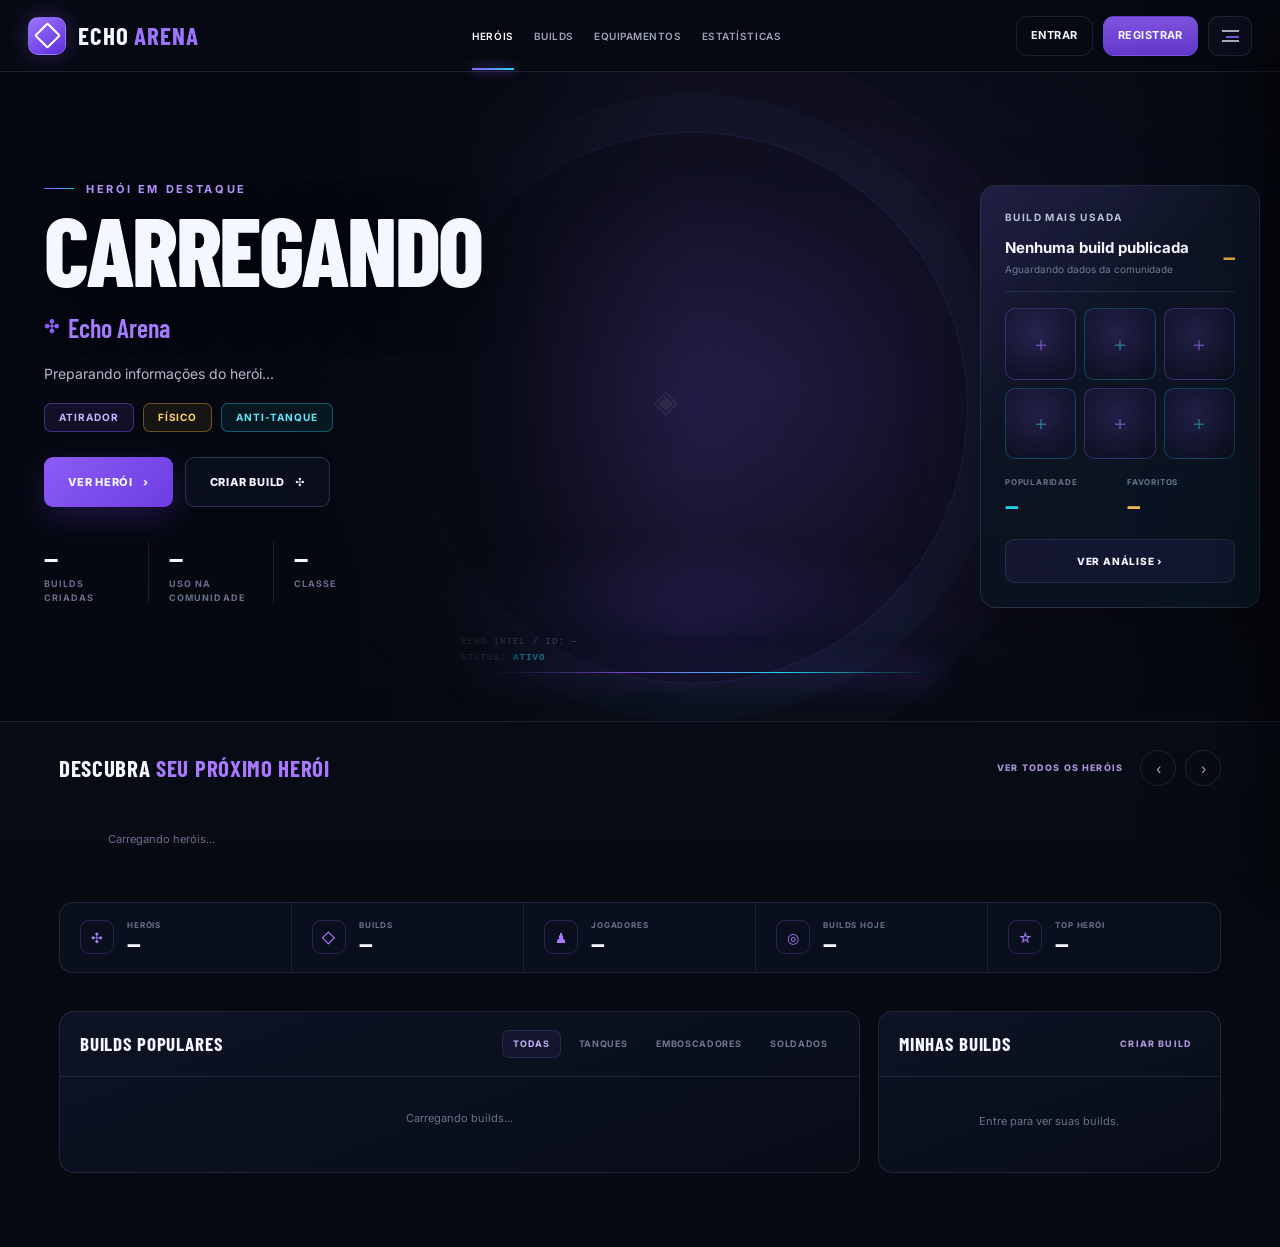
==== commit bfe96643: "Add files via upload" ====
--- a/index.html
+++ b/index.html
@@ -1,472 +1,306 @@
-<!DOCTYPE html>
-<html lang="pt-BR">
-<head>
-<meta charset="UTF-8">
-<meta name="viewport" content="width=device-width, initial-scale=1.0">
-<title>Echo Arena</title>
-<link rel="preconnect" href="https://fonts.googleapis.com">
-<link rel="preconnect" href="https://fonts.gstatic.com" crossorigin>
-<link href="https://fonts.googleapis.com/css2?family=Inter:wght@400;500;600;700&display=swap" rel="stylesheet">
-<script src="./js/guard.js"></script>
-<style>
-:root{
-  --bg:#0A0714;
-  --panel:#130E24;
-  --panel2:#181130;
-  --card:#1C1436;
-  --line:#251B45;
-  --line2:#31245C;
-  --ink:#EDE9F7;
-  --dim:#A79CC8;
-  --faint:#6D6291;
-  --pur:#8B5CF6;
-  --pur2:#7C3AED;
-  --pur-lt:#B794FF;
-  --grn:#4ADE80;
-  --gold:#FBBF24;
-  --red:#F87171;
-  --cyan:#67E8F9;
-  --div-gold:#F4D77A;
-  --div-cel:#8FE9FF;
-  --f:'Inter',system-ui,-apple-system,sans-serif;
-}
-*{box-sizing:border-box;margin:0;padding:0}
-html,body{overflow-x:hidden}
-body{background:var(--bg);color:var(--ink);font-family:var(--f);font-size:14px;line-height:1.5;-webkit-font-smoothing:antialiased}
-a{color:inherit;text-decoration:none}
-button{font-family:inherit;cursor:pointer;border:0;background:none;color:inherit}
-img,video{display:block;max-width:100%}
-::selection{background:#8b5cf655}
-
-/* ============ MÍDIA CONFIGURÁVEL (png/jpg/gif/mp4) ============ */
-.media{position:relative;overflow:hidden;background:
-  radial-gradient(120% 90% at 30% 15%,#3B2A6B,transparent 60%),
-  radial-gradient(110% 90% at 80% 85%,#5A2A6B55,transparent 60%),
-  linear-gradient(160deg,#241A46,#150F2B)}
-.media>img,.media>video{position:absolute;top:50%;left:50%;width:100%;height:100%;
-  object-fit:var(--fit,contain);object-position:var(--pos,50% 50%);
-  transform:translate(-50%,-50%) translate(var(--x,0),var(--y,0)) scale(var(--scale,1))}
-.media.empty::after{content:"◈";position:absolute;inset:0;display:grid;place-items:center;color:#ffffff12;font-size:1.6rem}
-
-/* ============ TOPBAR ============ */
-.topbar{position:sticky;top:0;z-index:50;display:flex;align-items:center;gap:14px;
-  padding:11px 22px;background:#0A0714;border-bottom:1px solid var(--line)}
-.brand{display:flex;align-items:center;gap:9px;font-weight:700;font-size:17px;letter-spacing:-.01em;flex:0 0 auto}
-.brand .mk{width:28px;height:28px;flex:0 0 28px;border-radius:8px;position:relative;
-  background:linear-gradient(140deg,#A78BFA,#6D28D9);box-shadow:0 0 14px #8b5cf655}
-.brand .mk::after{content:"";position:absolute;inset:7px;background:#fff;opacity:.9;
-  clip-path:polygon(50% 0,100% 50%,50% 100%,0 50%)}
-.brand span{color:var(--pur-lt)}
-.mainnav{display:flex;gap:26px;margin-left:26px;flex:1;min-width:0}
-.mainnav a{font-size:12.5px;font-weight:600;letter-spacing:.07em;text-transform:uppercase;color:var(--dim);white-space:nowrap;transition:color .15s}
-.mainnav a:hover{color:var(--ink)}
-.mainnav a.on{color:#fff}
-.srch{position:relative;flex:0 0 auto}
-.srch input{width:250px;background:#150F2B;border:1px solid var(--line);border-radius:8px;
-  padding:8px 32px 8px 13px;color:var(--ink);font-size:12.5px;font-family:inherit}
-.srch input::placeholder{color:var(--faint)}
-.srch input:focus{outline:none;border-color:var(--line2)}
-.srch .kb{position:absolute;right:7px;top:50%;transform:translateY(-50%);
-  border:1px solid var(--line2);border-radius:4px;padding:1px 6px;font-size:10.5px;color:var(--faint)}
-.btn-o{padding:8px 17px;border-radius:8px;font-size:12.5px;font-weight:600;letter-spacing:.04em;
-  text-transform:uppercase;background:linear-gradient(180deg,#8B5CF6,#6D28D9);color:#fff}
-.btn-g{padding:8px 17px;border-radius:8px;font-size:12.5px;font-weight:600;letter-spacing:.04em;
-  text-transform:uppercase;border:1px solid var(--line2);color:var(--ink)}
-.burger{display:none;width:38px;height:36px;border:1px solid var(--line2);border-radius:8px;font-size:16px}
-
-/* ============ SHELL ============ */
-.shell{display:grid;grid-template-columns:198px minmax(0,1fr) 330px;gap:16px;
-  max-width:1500px;margin:0 auto;padding:16px 22px 82px}
-
-/* ---- sidebar ---- */
-.side{display:flex;flex-direction:column;gap:14px}
-.snav{display:flex;flex-direction:column;gap:3px}
-.snav a{display:flex;align-items:center;gap:12px;padding:11px 14px;border-radius:10px;
-  font-size:12.5px;font-weight:600;letter-spacing:.06em;text-transform:uppercase;color:var(--dim);transition:.15s}
-.snav a .ic{width:18px;flex:0 0 18px;text-align:center;font-size:14px;opacity:.85}
-.snav a:hover{background:var(--panel);color:var(--ink)}
-.snav a.on{background:var(--panel2);color:#fff;border:1px solid var(--line2)}
-.promo{background:var(--panel);border:1px solid var(--line);border-radius:14px;padding:20px 16px;text-align:center}
-.promo .st{width:38px;height:38px;margin:0 auto 12px;display:grid;place-items:center;color:var(--pur-lt);font-size:22px}
-.promo p{font-size:12.5px;color:var(--dim);line-height:1.55;margin-bottom:14px}
-.promo .cta{display:block;padding:11px;border-radius:9px;font-size:12.5px;font-weight:700;
-  letter-spacing:.05em;text-transform:uppercase;background:linear-gradient(180deg,#8B5CF6,#6D28D9);color:#fff}
-.promo .lg{margin-top:11px;font-size:11.5px;color:var(--faint)}
-.promo .lg a{color:var(--pur-lt);text-decoration:underline}
-
-/* ---- center ---- */
-.col{display:flex;flex-direction:column;gap:22px;min-width:0}
-
-/* spotlight */
-.spot{position:relative;display:grid;grid-template-columns:280px minmax(0,1fr) 250px;
-  background:var(--panel);border:1px solid var(--line);border-radius:14px;overflow:hidden;min-height:305px}
-.spot .art{position:relative}
-.spot .art .media{position:absolute;inset:0}
-.spot .art .veil{position:absolute;inset:0;z-index:2;
-  background:linear-gradient(90deg,rgba(19,14,36,.25) 0%,rgba(19,14,36,0) 35%,rgba(19,14,36,.85) 88%,var(--panel) 100%)}
-.spot .nav-a{position:absolute;top:50%;transform:translateY(-50%);z-index:4;width:30px;height:30px;
-  border-radius:50%;background:rgba(10,7,20,.6);border:1px solid var(--line2);color:var(--dim);
-  display:grid;place-items:center;font-size:15px;backdrop-filter:blur(4px)}
-.spot .nav-a.l{left:11px}
-.spot .nav-a.r{right:-15px}
-.spot .body{padding:30px 26px 26px;display:flex;flex-direction:column;justify-content:center;position:relative;z-index:3}
-.spot h1{font-size:34px;font-weight:700;letter-spacing:.02em;line-height:1;text-transform:uppercase}
-.spot .sub{font-size:15px;color:var(--dim);margin-top:7px;font-weight:400}
-.tags{display:flex;gap:8px;flex-wrap:wrap;margin:15px 0 14px}
-.tag{font-size:10.5px;font-weight:700;letter-spacing:.09em;text-transform:uppercase;padding:4px 11px;border-radius:5px}
-.tag.a{color:#C4B5FD;background:#8B5CF622;border:1px solid #8B5CF644}
-.tag.b{color:var(--gold);background:#FBBF2418;border:1px solid #FBBF2440}
-.tag.c{color:var(--grn);background:#4ADE8018;border:1px solid #4ADE8040}
-.spot p.desc{font-size:12.5px;color:var(--dim);line-height:1.65;max-width:330px}
-.abil{display:flex;gap:11px;margin-top:18px}
-.abil .ab{width:42px;height:42px;border-radius:50%;position:relative;overflow:hidden;
-  background:radial-gradient(circle at 40% 35%,#A855F7,#4C1D95);
-  border:1.5px solid #A855F766;box-shadow:0 0 12px #a855f744;transition:.15s}
-.abil .ab::after{content:"";position:absolute;inset:0;background:radial-gradient(circle at 60% 65%,#ffffff30,transparent 60%)}
-.abil .ab:hover{transform:translateY(-2px);box-shadow:0 0 18px #a855f7aa}
-.dots{display:flex;gap:6px;margin-top:20px}
-.dots i{width:22px;height:3px;border-radius:2px;background:var(--line2)}
-.dots i.on{background:var(--pur);width:26px}
-.spot .hl{border-left:1px solid var(--line);padding:26px 22px;display:flex;flex-direction:column;justify-content:center;gap:17px;position:relative;z-index:3}
-.hl-t{font-size:12px;font-weight:700;letter-spacing:.11em;text-transform:uppercase;color:var(--pur-lt)}
-.hlr{display:flex;align-items:center;gap:12px}
-.hlr .i{width:26px;flex:0 0 26px;display:grid;place-items:center;font-size:15px;color:var(--gold)}
-.hlr .v{font-size:14.5px;font-weight:700;line-height:1.15}
-.hlr .l{font-size:10px;color:var(--faint);letter-spacing:.08em;text-transform:uppercase}
-.hlr.g .v{color:var(--grn)}
-.hlr.t .v{color:var(--gold);font-size:16px}
-.hl .det{margin-top:4px;text-align:center;padding:11px;border-radius:8px;background:var(--card);
-  border:1px solid var(--line2);font-size:11.5px;font-weight:700;letter-spacing:.07em;text-transform:uppercase}
-.hl .det:hover{background:var(--panel2)}
-
-/* section head */
-.sh{display:flex;align-items:center;gap:14px;margin-bottom:13px;flex-wrap:wrap}
-.sh h2{font-size:16.5px;font-weight:700;letter-spacing:.05em;text-transform:uppercase;white-space:nowrap}
-.sh .all{margin-left:auto;font-size:11.5px;font-weight:700;letter-spacing:.07em;text-transform:uppercase;color:var(--pur-lt)}
-
-/* hero cards */
-.heroes{display:grid;grid-template-columns:repeat(6,minmax(0,1fr));gap:13px}
-.hc{position:relative;border-radius:11px;overflow:hidden;background:var(--card);transition:.16s}
-.hc::before{content:"";position:absolute;inset:0;z-index:5;border-radius:11px;padding:1.3px;pointer-events:none;
-  background:linear-gradient(150deg,var(--div-gold),var(--div-cel) 42%,#C9A94A 68%,var(--div-gold));
-  -webkit-mask:linear-gradient(#000 0 0) content-box,linear-gradient(#000 0 0);
-  -webkit-mask-composite:xor;mask-composite:exclude;box-shadow:0 0 12px #8fe9ff26}
-.hc:hover{transform:translateY(-3px)}
-.hc .thumb{position:relative;aspect-ratio:112/125}
-.hc .thumb .media{position:absolute;inset:0}
-.hc .thumb .fade{position:absolute;inset:0;z-index:2;background:linear-gradient(0deg,#150F2B 4%,rgba(21,15,43,.55) 32%,transparent 62%)}
-.hc .div{position:absolute;top:7px;left:7px;z-index:6;display:inline-flex;align-items:center;gap:3px;
-  font-size:8px;font-weight:800;letter-spacing:.13em;text-transform:uppercase;padding:2.5px 7px;border-radius:4px;
-  color:#1B1608;background:linear-gradient(115deg,var(--div-gold),var(--div-cel));box-shadow:0 0 9px #8fe9ff55}
-.hc .div::before{content:"◆";font-size:6.5px}
-.hc .cap{position:absolute;left:0;right:0;bottom:0;z-index:4;padding:9px 8px 11px;text-align:center}
-.hc .cap .n{font-size:13.5px;font-weight:700;letter-spacing:.01em}
-.hc .cap .r{font-size:11px;color:var(--dim);margin-top:1px}
-
-/* filters */
-.filters{display:flex;gap:6px;flex-wrap:wrap}
-.filters b{font-size:10.5px;font-weight:700;letter-spacing:.07em;text-transform:uppercase;
-  padding:6px 12px;border-radius:7px;color:var(--dim);border:1px solid var(--line);white-space:nowrap}
-.filters b.on{background:var(--card);border-color:var(--line2);color:#fff}
-
-/* build rows */
-.blist{display:flex;flex-direction:column;gap:11px;margin-top:13px}
-.brow{display:grid;grid-template-columns:auto minmax(0,1fr) auto auto auto;gap:18px;align-items:center;
-  background:var(--card);border:1px solid var(--line);border-radius:11px;padding:11px 15px}
-.brow .av{width:46px;height:46px;flex:0 0 46px;border-radius:9px;overflow:hidden}
-.brow .who{display:flex;align-items:center;gap:12px;min-width:0}
-.brow .nm{font-size:13.5px;font-weight:600;white-space:nowrap;overflow:hidden;text-overflow:ellipsis}
-.brow .by{font-size:11.5px;color:var(--faint);margin-top:2px}
-.brow .by b{color:var(--pur-lt);font-weight:600}
-.brow .m{text-align:center}
-.brow .m .v{font-size:14px;font-weight:700}
-.brow .m .v.g{color:var(--grn)}
-.brow .m .l{font-size:9.5px;color:var(--faint);letter-spacing:.07em;text-transform:uppercase;margin-top:1px}
-.brow .items{display:flex;gap:5px}
-.brow .items i{width:29px;height:29px;border-radius:7px;border:1px solid var(--line2);
-  background:radial-gradient(circle at 38% 30%,#4C2A7A,#1C1436)}
-.brow .go{padding:9px 15px;border-radius:8px;border:1px solid var(--line2);background:var(--panel2);
-  font-size:11px;font-weight:700;letter-spacing:.06em;text-transform:uppercase;white-space:nowrap}
-.brow .go:hover{background:var(--line)}
-
-/* ---- right rail ---- */
-.rail{display:flex;flex-direction:column;gap:16px;min-width:0}
-.box{background:var(--panel);border:1px solid var(--line);border-radius:13px;padding:17px}
-.box h3{font-size:13.5px;font-weight:700;letter-spacing:.06em;text-transform:uppercase}
-.box .sb{font-size:11.5px;color:var(--dim);margin-top:4px;margin-bottom:15px}
-.box .cta{display:block;width:100%;text-align:center;padding:12px;border-radius:9px;
-  background:linear-gradient(180deg,#8B5CF6,#6D28D9);color:#fff;font-size:12.5px;font-weight:700;
-  letter-spacing:.06em;text-transform:uppercase}
-.builder{position:relative;overflow:hidden}
-.builder .art{position:absolute;right:0;top:0;bottom:0;width:150px;z-index:0;
-  background:radial-gradient(circle at 70% 45%,#A855F755,transparent 62%)}
-.builder .art::after{content:"";position:absolute;top:16%;left:52%;width:6px;height:68%;border-radius:4px;
-  background:linear-gradient(180deg,#E9D5FF,#7C3AED);box-shadow:0 0 24px #a855f7cc;transform:rotate(28deg)}
-.builder>*{position:relative;z-index:1}
-.builder h3,.builder .sb{max-width:180px}
-.slots{display:flex;gap:10px}
-.slots .s{flex:1;aspect-ratio:1;border:1px dashed var(--line2);border-radius:10px;background:#150F2B;
-  display:flex;flex-direction:column;align-items:center;justify-content:center;gap:3px;color:var(--faint);transition:.15s}
-.slots .s .p{font-size:19px;line-height:1}
-.slots .s .t{font-size:9px;font-weight:700;letter-spacing:.09em;text-transform:uppercase}
-.slots .s:hover{border-color:var(--pur);color:var(--pur-lt)}
-.mt{margin-top:13px}
-.vs3{display:flex;align-items:center;gap:11px}
-.vs3 .tm{flex:1;border-radius:11px;padding:12px;border:1px solid var(--line)}
-.vs3 .tm.a{background:linear-gradient(180deg,#1C1642,#150F2B);border-color:#3B2A6B}
-.vs3 .tm.b{background:linear-gradient(180deg,#2A1430,#231028);border-color:#4B1F3A}
-.vs3 .tm .l{font-size:10px;font-weight:700;letter-spacing:.11em;text-transform:uppercase;color:var(--dim);margin-bottom:9px}
-.vs3 .tm .r{display:flex;gap:6px}
-.vs3 .tm .r i{flex:1;aspect-ratio:1;border:1px dashed var(--line2);border-radius:8px;
-  display:grid;place-items:center;color:var(--faint);font-size:14px;font-style:normal}
-.vs3 .x{font-size:17px;font-weight:800;color:var(--pur-lt);flex:0 0 auto}
-.saved{display:flex;flex-direction:column;gap:11px}
-.saved .r{display:flex;align-items:center;gap:11px}
-.saved .r .av{width:33px;height:33px;flex:0 0 33px;border-radius:8px;overflow:hidden}
-.saved .r .tx{flex:1;min-width:0}
-.saved .r .tx .n{font-size:12.5px;font-weight:600;white-space:nowrap;overflow:hidden;text-overflow:ellipsis}
-.saved .r .tx .d{font-size:10.5px;color:var(--faint);margin-top:1px}
-.saved .r .ii{display:flex;gap:3px}
-.saved .r .ii i{width:19px;height:19px;border-radius:5px;border:1px solid var(--line2);
-  background:radial-gradient(circle at 38% 30%,#4C2A7A,#1C1436)}
-.saved .r .hz{color:#EC4899;font-size:14px}
-
-/* ---- status bar ---- */
-.status{position:fixed;left:0;right:0;bottom:0;z-index:40;display:flex;align-items:center;
-  background:#100B20;border-top:1px solid var(--line);padding:10px 22px;gap:0;overflow-x:auto;scrollbar-width:none}
-.status::-webkit-scrollbar{display:none}
-.status .s{display:flex;align-items:center;gap:11px;padding:0 26px;white-space:nowrap;border-right:1px solid var(--line)}
-.status .s:first-child{padding-left:0}
-.status .s:last-child{border-right:0}
-.status .s .i{width:28px;height:28px;flex:0 0 28px;display:grid;place-items:center;font-size:14px;color:var(--pur-lt)}
-.status .s .l{font-size:10px;color:var(--faint);letter-spacing:.07em;text-transform:uppercase}
-.status .s .v{font-size:16px;font-weight:700;line-height:1.15}
-.status .s .av{width:34px;height:34px;flex:0 0 34px;border-radius:8px;overflow:hidden}
-
-/* ============ RESPONSIVO ============ */
-@media(max-width:1340px){
-  .shell{grid-template-columns:180px minmax(0,1fr)}
-  .rail{grid-column:1/-1;display:grid;grid-template-columns:repeat(2,minmax(0,1fr))}
-  .heroes{grid-template-columns:repeat(6,minmax(0,1fr))}
-}
-@media(max-width:1080px){
-  .mainnav{display:none}
-  .spot{grid-template-columns:220px minmax(0,1fr)}
-  .spot .hl{grid-column:1/-1;border-left:0;border-top:1px solid var(--line);
-    display:grid;grid-template-columns:repeat(3,1fr) auto;align-items:center;gap:14px;padding:16px 22px}
-  .hl-t{display:none}
-  .spot .nav-a.r{right:11px}
-}
-@media(max-width:900px){
-  .srch{display:none}
-  .burger{display:grid;place-items:center;margin-left:auto}
-  .shell{grid-template-columns:minmax(0,1fr);padding:14px 16px 82px}
-  .side{display:none}
-  .side.open{display:flex;position:fixed;inset:53px 0 0;z-index:45;background:var(--bg);padding:16px;overflow:auto}
-  .rail{grid-template-columns:minmax(0,1fr)}
-  .heroes{grid-template-columns:repeat(3,minmax(0,1fr))}
-  .spot{grid-template-columns:minmax(0,1fr);min-height:0}
-  .spot .art{height:210px}
-  .spot .art .veil{background:linear-gradient(0deg,var(--panel) 2%,rgba(19,14,36,.2) 60%)}
-  .spot .body{padding:20px}
-  .spot .hl{grid-template-columns:repeat(3,1fr);padding:16px 20px}
-  .spot .hl .det{grid-column:1/-1}
-  .brow{grid-template-columns:auto minmax(0,1fr);gap:12px}
-  .brow .m,.brow .items{display:none}
-  .brow .go{grid-column:1/-1;text-align:center}
-}
-@media(max-width:560px){
-  .heroes{grid-template-columns:repeat(2,minmax(0,1fr))}
-  .spot h1{font-size:27px}
-  .spot .hl{grid-template-columns:repeat(2,1fr)}
-  .btn-g{display:none}
-}
-
-/* ============ AUTENTICAÇÃO ============ */
-.auth-modal{position:fixed;inset:0;z-index:100;display:none;align-items:center;justify-content:center;padding:20px;background:#05030bcc;backdrop-filter:blur(7px)}
-.auth-modal.open{display:flex}
-.auth-card{width:min(430px,100%);background:var(--panel);border:1px solid var(--line2);border-radius:16px;padding:22px;box-shadow:0 24px 70px #0008}
-.auth-head{display:flex;align-items:center;justify-content:space-between;margin-bottom:18px}
-.auth-head h2{font-size:19px}
-.auth-close{width:34px;height:34px;border:1px solid var(--line2);border-radius:8px}
-.auth-form{display:flex;flex-direction:column;gap:12px}
-.auth-form label{font-size:11px;text-transform:uppercase;letter-spacing:.08em;color:var(--dim)}
-.auth-form input{width:100%;margin-top:5px;padding:11px 12px;border-radius:9px;border:1px solid var(--line2);background:#100b20;color:var(--ink);font:inherit}
-.auth-form input:focus{outline:none;border-color:var(--pur)}
-.auth-submit{padding:12px;border-radius:9px;background:linear-gradient(180deg,#8B5CF6,#6D28D9);font-weight:700;text-transform:uppercase}
-.auth-switch,.auth-message{font-size:12px;color:var(--dim)}
-.auth-switch button{color:var(--pur-lt);text-decoration:underline}
-.auth-message{min-height:18px}
-.auth-message.error{color:var(--red)}
-.auth-message.success{color:var(--grn)}
-.user-menu{display:flex;align-items:center;gap:9px}
-.user-email{max-width:170px;overflow:hidden;text-overflow:ellipsis;white-space:nowrap;color:var(--dim);font-size:12px}
-.loading-card{grid-column:1/-1;padding:20px;text-align:center;color:var(--dim);border:1px dashed var(--line2);border-radius:10px}
-
-</style>
-</head>
-<body>
-
-<!-- TOPBAR -->
-<div class="topbar">
-  <div class="brand"><span class="mk"></span>ECHO<span>ARENA</span></div>
-  <nav class="mainnav">
-    <a class="on">Heróis</a><a>Classes</a><a>Builds</a><a>Equipamentos</a>
-    <a>Estatísticas</a><a>Composições</a><a>Tier List</a>
-  </nav>
-  <div class="srch"><input placeholder="Buscar heróis, habilidades..."><span class="kb">/</span></div>
-  <button class="btn-o" id="login-btn">Entrar</button>
-  <button class="btn-g" id="register-btn">Registrar</button>
-  <button class="burger" id="bg">☰</button>
-</div>
-
-<div class="shell">
-  <!-- SIDEBAR -->
-  <aside class="side" id="side">
-    <nav class="snav">
-      <a class="on"><span class="ic">⌂</span>Início</a>
-      <a><span class="ic">👤</span>Heróis</a>
-      <a><span class="ic">⚙</span>Builds</a>
-      <a><span class="ic">🛡</span>Composições</a>
-      <a><span class="ic">📊</span>Estatísticas</a>
-      <a><span class="ic">⚔</span>Equipamentos</a>
-      <a><span class="ic">🏆</span>Tier List</a>
-      <a><span class="ic">📄</span>Guias</a>
-      <a><span class="ic">📰</span>Notícias</a>
-    </nav>
-    <div class="promo">
-      <div class="st">★</div>
-      <p>Salve suas builds, compare e domine o campo de batalha!</p>
-      <a class="cta" id="promo-register-btn">Criar conta</a>
-      <div class="lg">Já tem uma conta? <a id="promo-login-btn">Entrar</a></div>
-    </div>
-  </aside>
-
-  <!-- CENTRO -->
-  <main class="col">
-    <section class="spot">
-      <div class="art">
-        <div class="media empty" id="spot-media"></div>
-        <div class="veil"></div>
-      </div>
-      <button class="nav-a l">‹</button>
-      <div class="body">
-        <h1 id="sp-name">SLAYER</h1>
-        <div class="sub" id="sp-sub">O Franco-Atirador</div>
-        <div class="tags">
-          <span class="tag a">Atirador</span>
-          <span class="tag b">Físico</span>
-          <span class="tag c">Anti-tanque</span>
-        </div>
-        <p class="desc">Elimina alvos blindados à distância com dano por tiro altíssimo. Perfeito para quem joga de posição e precisão.</p>
-        <div class="abil"><i class="ab"></i><i class="ab"></i><i class="ab"></i><i class="ab"></i></div>
-        <div class="dots"><i class="on"></i><i></i><i></i></div>
-      </div>
-      <div class="hl">
-        <div class="hl-t">Destaques</div>
-        <div class="hlr"><span class="i">◈</span><div><div class="v" id="sp-builds">—</div><div class="l">Builds criadas</div></div></div>
-        <div class="hlr g"><span class="i">▲</span><div><div class="v" id="sp-usage">—</div><div class="l">Uso na comunidade</div></div></div>
-        <div class="hlr t"><span class="i">⚔</span><div><div class="v" id="sp-class">—</div><div class="l">Classe</div></div></div>
-        <button class="det">Ver detalhes</button>
-        <button class="nav-a r">›</button>
-      </div>
-    </section>
-
-    <section>
-      <div class="sh"><h2>Heróis em destaque</h2><a class="all">Ver todos</a></div>
-      <div class="heroes" id="heroes"></div>
-    </section>
-
-    <section>
-      <div class="sh">
-        <h2>Builds populares</h2>
-        <div class="filters">
-          <b class="on" data-class="">Todas</b><b data-class="tanques">Tanques</b><b data-class="emboscadores">Emboscadores</b><b data-class="atiradores-de-elite">Atiradores de Elite</b><b data-class="escoteiros">Escoteiros</b><b data-class="soldados">Soldados</b>
-        </div>
-        <a class="all">Ver todos</a>
-      </div>
-      <div class="blist" id="builds"></div>
-    </section>
-  </main>
-
-  <!-- RAIL -->
-  <aside class="rail">
-    <div class="box builder">
-      <div class="art"></div>
-      <h3>Construtor de build</h3>
-      <div class="sb">Crie e personalize builds do seu jeito</div>
-      <a class="cta" id="create-build-btn">Criar build</a>
-    </div>
-
-    <div class="box">
-      <h3>Comparar builds</h3>
-      <div class="sb">Compare até 3 builds lado a lado</div>
-      <div class="slots">
-        <button class="s"><span class="p">+</span><span class="t">Adicionar</span></button>
-        <button class="s"><span class="p">+</span><span class="t">Adicionar</span></button>
-        <button class="s"><span class="p">+</span><span class="t">Adicionar</span></button>
-      </div>
-      <a class="cta mt">Comparar</a>
-    </div>
-
-    <div class="box">
-      <h3>Comparar composições (3×3)</h3>
-      <div class="sb">Monte suas composições e veja qual é a melhor!</div>
-      <div class="vs3">
-        <div class="tm a"><div class="l">Equipe A</div><div class="r"><i>+</i><i>+</i><i>+</i></div></div>
-        <div class="x">VS</div>
-        <div class="tm b"><div class="l">Equipe B</div><div class="r"><i>+</i><i>+</i><i>+</i></div></div>
-      </div>
-      <a class="cta mt">Comparar composições</a>
-    </div>
-
-    <div class="box">
-      <div class="sh" style="margin-bottom:15px"><h3>Builds salvas</h3><a class="all">Ver todas</a></div>
-      <div class="saved" id="saved"></div>
-    </div>
-  </aside>
-</div>
-
-
-<div class="auth-modal" id="auth-modal" aria-hidden="true">
-  <div class="auth-card">
-    <div class="auth-head">
-      <h2 id="auth-title">Entrar</h2>
-      <button class="auth-close" id="auth-close" aria-label="Fechar">✕</button>
-    </div>
-    <form class="auth-form" id="auth-form">
-      <label id="name-field" hidden>
-        Nome de exibição
-        <input id="auth-name" type="text" minlength="2" maxlength="40" autocomplete="name">
-      </label>
-      <label>
-        E-mail
-        <input id="auth-email" type="email" required autocomplete="email">
-      </label>
-      <label>
-        Senha
-        <input id="auth-password" type="password" required minlength="8" autocomplete="current-password">
-      </label>
-      <button class="auth-submit" type="submit" id="auth-submit">Entrar</button>
-      <div class="auth-message" id="auth-message"></div>
-      <div class="auth-switch">
-        <span id="auth-switch-text">Ainda não tem conta?</span>
-        <button type="button" id="auth-switch-btn">Registrar</button>
-      </div>
-      <button type="button" id="forgot-password-btn" class="auth-switch">Esqueci minha senha</button>
-    </form>
-  </div>
-</div>
-
-<!-- STATUS -->
-<div class="status">
-  <div class="s"><span class="i">🛡</span><div><div class="l">Heróis</div><div class="v" id="stat-heroes">—</div></div></div>
-  <div class="s"><span class="i">⚙</span><div><div class="l">Builds</div><div class="v" id="stat-builds">—</div></div></div>
-  <div class="s"><span class="i">👥</span><div><div class="l">Jogadores</div><div class="v" id="stat-players">—</div></div></div>
-  <div class="s"><span class="i">◎</span><div><div class="l">Builds hoje</div><div class="v" id="stat-builds-today">—</div></div></div>
-  <div class="s"><div class="av media empty" id="st-av"></div><div><div class="l">Top herói</div><div class="v" id="stat-top-hero">—</div></div></div>
-</div>
-
-<script type="module" src="./js/app.js"></script>
-</body>
-</html>
+<!DOCTYPE html>
+<html lang="pt-BR">
+<head>
+<meta charset="UTF-8">
+<meta name="viewport" content="width=device-width, initial-scale=1.0">
+<meta name="theme-color" content="#070a12">
+<title>Echo Arena</title>
+<link rel="preconnect" href="https://fonts.googleapis.com">
+<link rel="preconnect" href="https://fonts.gstatic.com" crossorigin>
+<link href="https://fonts.googleapis.com/css2?family=Barlow+Condensed:wght@600;700;800&family=Inter:wght@400;500;600;700&display=swap" rel="stylesheet">
+<script src="./js/guard.js"></script>
+<style>
+:root{
+  --bg:#070a12;--bg-soft:#0a0e19;--panel:#0d1322;--panel-2:#11182b;
+  --line:rgba(138,157,205,.16);--line-strong:rgba(139,92,246,.42);
+  --ink:#f4f7ff;--muted:#929db4;--faint:#5f6b82;
+  --violet:#8b5cf6;--violet-2:#6d3de2;--cyan:#22d3ee;--amber:#f5b942;
+  --green:#46e6a2;--red:#fb7185;--hero-accent:#8b5cf6;
+  --display:'Barlow Condensed',sans-serif;--ui:'Inter',system-ui,sans-serif;
+}
+*{box-sizing:border-box;margin:0;padding:0}
+html{scroll-behavior:smooth;background:var(--bg)}
+body{min-width:1180px;background:var(--bg);color:var(--ink);font-family:var(--ui);font-size:14px;line-height:1.5;-webkit-font-smoothing:antialiased}
+body::before{content:"";position:fixed;inset:0;pointer-events:none;z-index:100;background:linear-gradient(rgba(255,255,255,.012) 1px,transparent 1px);background-size:100% 4px;mix-blend-mode:soft-light;opacity:.22}
+a{color:inherit;text-decoration:none}button,input{font:inherit}button{border:0;color:inherit;background:none;cursor:pointer}img,video{display:block}::selection{background:#8b5cf655}
+
+/* Shared media renderer — values are supplied by app.js. */
+.media{position:relative;overflow:hidden}
+.media>img,.media>video{position:absolute;top:50%;left:50%;width:100%;height:100%;object-fit:var(--fit,contain);object-position:var(--pos,50% 50%);transform:translate(-50%,-50%) translate(var(--x,0),var(--y,0)) scale(var(--scale,1));transition:transform .65s cubic-bezier(.2,.75,.2,1),opacity .35s ease}
+.media.empty::after{content:"◈";position:absolute;inset:0;display:grid;place-items:center;color:rgba(255,255,255,.08);font-size:32px}
+
+/* Header */
+.topbar{height:72px;position:sticky;top:0;z-index:60;display:grid;grid-template-columns:minmax(210px,auto) minmax(0,1fr) auto;align-items:center;gap:24px;padding:0 28px;border-bottom:1px solid var(--line);background:rgba(7,10,18,.88);backdrop-filter:blur(18px)}
+.brand{display:flex;align-items:center;gap:12px;font-family:var(--display);font-size:25px;font-weight:700;letter-spacing:.035em;white-space:nowrap}
+.brand-mark{width:38px;height:38px;display:grid;place-items:center;position:relative;border:1px solid rgba(178,151,255,.42);border-radius:10px;background:linear-gradient(145deg,#9b76ff,#5e2cdd);box-shadow:0 0 26px rgba(139,92,246,.3)}
+.brand-mark::before{content:"";width:15px;height:15px;border:2px solid #fff;transform:rotate(45deg);border-radius:2px}
+.brand b{color:#9d74ff;font-weight:700}
+.mainnav{display:flex;align-items:center;justify-content:center;gap:26px;min-width:0}
+.mainnav a{position:relative;padding:27px 0 25px;color:#9da6b9;font-size:12px;font-weight:600;letter-spacing:.055em;text-transform:uppercase;white-space:nowrap;transition:color .18s}
+.mainnav a:hover,.mainnav a.on{color:#fff}
+.mainnav a.on::after{content:"";position:absolute;left:0;right:0;bottom:-1px;height:2px;background:linear-gradient(90deg,var(--violet),var(--cyan));box-shadow:0 0 12px var(--violet)}
+.top-actions{display:flex;align-items:center;gap:10px}
+.search{height:40px;width:270px;display:flex;align-items:center;gap:10px;padding:0 13px;border:1px solid var(--line);border-radius:12px;background:rgba(14,19,34,.72);transition:border-color .2s,width .25s}
+.search:focus-within{width:295px;border-color:rgba(34,211,238,.45)}
+.search svg{width:17px;opacity:.65}.search input{min-width:0;flex:1;border:0;outline:0;background:transparent;color:var(--ink);font-size:12px}.search input::placeholder{color:#69748c}
+.account-btn,.login-btn{height:40px;padding:0 14px;border:1px solid var(--line);border-radius:11px;font-size:11px;font-weight:700;letter-spacing:.045em;text-transform:uppercase;white-space:nowrap;transition:.18s}
+.login-btn:hover{border-color:rgba(139,92,246,.6);background:rgba(139,92,246,.08)}
+.account-btn{max-width:230px;overflow:hidden;text-overflow:ellipsis;background:linear-gradient(180deg,rgba(139,92,246,.9),rgba(109,61,226,.9));border-color:transparent}
+.account-btn:disabled{opacity:1;cursor:default}
+.menu-toggle{width:44px;height:40px;display:grid;place-items:center;border:1px solid var(--line);border-radius:11px;background:rgba(14,19,34,.72);transition:.18s}.menu-toggle:hover,.menu-toggle[aria-expanded="true"]{border-color:rgba(139,92,246,.55);background:rgba(139,92,246,.11)}.menu-toggle-lines{position:relative;width:17px;height:12px;border-top:2px solid #b7c0d3;border-bottom:2px solid #b7c0d3}.menu-toggle-lines::after{content:"";position:absolute;left:4px;right:0;top:4px;height:2px;background:#8b5cf6}
+
+/* Navigation center */
+body.sidebar-open{overflow:hidden}
+.sidebar-backdrop{position:fixed;z-index:88;inset:0;background:rgba(2,5,12,.7);backdrop-filter:blur(4px);opacity:0;visibility:hidden;transition:opacity .24s,visibility .24s}
+.site-sidebar{position:fixed;z-index:90;top:0;right:0;width:min(410px,calc(100vw - 18px));height:100dvh;display:flex;flex-direction:column;border-left:1px solid rgba(139,92,246,.28);background:linear-gradient(160deg,#0d1425,#070b14 72%);box-shadow:-28px 0 80px rgba(0,0,0,.55);transform:translateX(102%);transition:transform .3s cubic-bezier(.2,.75,.2,1)}
+body.sidebar-open .sidebar-backdrop{opacity:1;visibility:visible}body.sidebar-open .site-sidebar{transform:none}
+.sidebar-head{height:72px;display:flex;align-items:center;justify-content:space-between;gap:15px;padding:0 22px;border-bottom:1px solid var(--line)}.sidebar-brand{display:flex;align-items:center;gap:11px}.sidebar-brand .brand-mark{width:34px;height:34px}.sidebar-brand strong{display:block;font-family:var(--display);font-size:20px;letter-spacing:.04em}.sidebar-brand small{display:block;color:#6f7b92;font-size:8px;font-weight:700;letter-spacing:.14em;text-transform:uppercase}.sidebar-close{width:38px;height:38px;border:1px solid var(--line);border-radius:10px;color:#aeb8ca;font-size:18px}.sidebar-close:hover{border-color:rgba(251,113,133,.42);color:#fff;background:rgba(251,113,133,.08)}
+.sidebar-scroll{flex:1;overflow:auto;padding:20px 18px 28px;scrollbar-width:thin;scrollbar-color:#35255f transparent}.sidebar-section+.sidebar-section{margin-top:24px}.sidebar-label{margin:0 9px 9px;color:#68748c;font-size:8px;font-weight:800;letter-spacing:.16em;text-transform:uppercase}.sidebar-links{display:grid;gap:6px}.sidebar-link{min-height:50px;display:grid;grid-template-columns:34px minmax(0,1fr) auto;align-items:center;gap:11px;padding:7px 11px;border:1px solid transparent;border-radius:11px;color:#aeb8ca;transition:.18s}.sidebar-link:hover,.sidebar-link.active{border-color:var(--line);background:rgba(139,92,246,.08);color:#fff}.sidebar-link-icon{width:32px;height:32px;display:grid;place-items:center;border:1px solid rgba(139,92,246,.2);border-radius:9px;background:#0c1424;color:#aa83ff;font-size:14px}.sidebar-link strong{display:block;font-size:11px}.sidebar-link small{display:block;margin-top:1px;color:#657189;font-size:8px}.sidebar-badge{padding:3px 6px;border:1px solid rgba(139,92,246,.24);border-radius:99px;color:#9379cb;font-size:7px;font-weight:800;letter-spacing:.06em;text-transform:uppercase}.sidebar-link.external .sidebar-badge{border-color:rgba(34,211,238,.22);color:#5ccddd}
+.sidebar-news{position:relative;overflow:hidden;padding:16px;border:1px solid rgba(139,92,246,.22);border-radius:14px;background:radial-gradient(circle at 90% 0,rgba(139,92,246,.2),transparent 45%),#0b1322}.sidebar-news::before{content:"";position:absolute;left:0;top:0;bottom:0;width:3px;background:linear-gradient(var(--violet),var(--cyan))}.sidebar-news-kicker{color:#a982ff;font-size:8px;font-weight:800;letter-spacing:.14em;text-transform:uppercase}.sidebar-news h3{margin-top:6px;font-family:var(--display);font-size:21px;line-height:1.05}.sidebar-news p{margin-top:7px;color:#8591a7;font-size:10px;line-height:1.55}.sidebar-news a{display:inline-flex;margin-top:12px;color:#70ddef;font-size:8px;font-weight:800;letter-spacing:.1em;text-transform:uppercase}
+.sidebar-footer{padding:15px 22px calc(15px + env(safe-area-inset-bottom));border-top:1px solid var(--line);color:#59657b;font-size:8px;line-height:1.6}.sidebar-footer strong{color:#8e9ab0}
+.nav-toast{position:fixed;z-index:110;left:50%;bottom:24px;max-width:calc(100vw - 28px);padding:11px 15px;border:1px solid rgba(139,92,246,.35);border-radius:10px;background:#10182a;color:#d8dff0;font-size:10px;box-shadow:0 18px 50px #0009;opacity:0;pointer-events:none;transform:translate(-50%,12px);transition:.2s}.nav-toast.show{opacity:1;transform:translate(-50%,0)}
+
+/* First viewport */
+.home{position:relative;overflow:hidden}
+.hero-stage{min-height:650px;position:relative;display:grid;grid-template-columns:minmax(360px,.84fr) minmax(420px,1.25fr) 330px;align-items:stretch;overflow:hidden;border-bottom:1px solid var(--line);background-color:#070a12;background-image:radial-gradient(75% 110% at 60% 47%,color-mix(in srgb,var(--hero-accent) 14%,transparent),transparent 69%),linear-gradient(90deg,rgba(5,8,16,.94) 0%,rgba(5,8,16,.7) 26%,rgba(5,8,16,.18) 55%,rgba(5,8,16,.72) 100%),url('./assets/arena-event-screen.webp');background-size:cover;background-position:center 48%;background-repeat:no-repeat}
+.hero-stage::before{content:"";position:absolute;z-index:1;inset:0;background:linear-gradient(90deg,rgba(5,8,16,.45),transparent 45%,rgba(5,8,16,.2)),linear-gradient(0deg,rgba(7,10,18,.88),transparent 23%,transparent 72%,rgba(7,10,18,.18)),repeating-linear-gradient(90deg,transparent 0,transparent 109px,rgba(109,129,175,.035) 110px);pointer-events:none}
+.hero-stage::after{content:"";position:absolute;left:28%;right:22%;bottom:16px;height:160px;background:radial-gradient(ellipse,rgba(94,70,211,.28),transparent 68%);filter:blur(16px);pointer-events:none}
+.hero-watermark{position:absolute;z-index:1;right:4%;top:-24px;max-width:58%;overflow:hidden;color:rgba(165,157,255,.055);font-family:var(--display);font-size:clamp(180px,19vw,310px);font-weight:800;line-height:.9;letter-spacing:-.055em;text-align:right;text-transform:uppercase;white-space:nowrap;pointer-events:none;user-select:none}
+.copy-shield{position:absolute;z-index:3;inset:0 auto 0 0;width:min(54%,760px);background:linear-gradient(90deg,rgba(5,8,16,.98) 0%,rgba(5,8,16,.93) 48%,rgba(5,8,16,.74) 68%,rgba(5,8,16,.28) 86%,transparent 100%);pointer-events:none}
+.arena-video-screen{--screen-intensity:.42;--screen-brightness:.5;--screen-contrast:1.2;--screen-saturation:.64;--screen-hue:8deg;--screen-tint:.36;--screen-vignette:.42;--screen-scale:1.08;--screen-x:0%;--screen-y:0%;--screen-rotate:0deg;position:absolute;z-index:0;left:51.02%;top:calc(48% - 8.23vw);width:26.44%;height:13.40vw;overflow:hidden;clip-path:polygon(2.94% 24.55%,92.76% 0,97.51% 5.36%,100% 81.70%,95.93% 89.73%,3.62% 100%,0 93.30%,.23% 32.59%);background:#020713;filter:drop-shadow(0 0 7px rgba(109,72,255,.18));pointer-events:none}
+.arena-video-screen video{position:absolute;inset:-7% -4%;width:108%;height:114%;object-fit:cover;transform-origin:center;transform:translate(var(--screen-x),var(--screen-y)) skewY(-5.35deg) rotate(var(--screen-rotate)) scale(var(--screen-scale));opacity:var(--screen-intensity);filter:brightness(var(--screen-brightness)) contrast(var(--screen-contrast)) saturate(var(--screen-saturation)) hue-rotate(var(--screen-hue));mix-blend-mode:normal}
+.arena-video-screen::before{content:"";position:absolute;z-index:2;inset:0;opacity:var(--screen-tint);background:linear-gradient(115deg,rgba(104,55,218,.92),rgba(8,35,86,.55) 50%,rgba(21,157,203,.8)),repeating-linear-gradient(0deg,rgba(255,255,255,.06) 0 1px,transparent 1px 4px);mix-blend-mode:color;pointer-events:none}
+.arena-video-screen::after{content:"";position:absolute;z-index:3;inset:0;opacity:var(--screen-vignette);background:linear-gradient(164deg,rgba(191,174,255,.16),transparent 26%),linear-gradient(0deg,rgba(2,6,18,.55),transparent 24%),radial-gradient(ellipse at center,transparent 42%,rgba(4,8,20,.72) 100%);pointer-events:none}
+.hero-copy{position:relative;z-index:4;display:flex;flex-direction:column;justify-content:center;padding:70px 10px 78px max(5vw,58px)}
+.eyebrow{display:flex;align-items:center;gap:12px;color:#b996ff;font-size:11px;font-weight:700;letter-spacing:.24em;text-transform:uppercase}.eyebrow::before{content:"";width:30px;height:1px;background:linear-gradient(90deg,var(--violet),var(--cyan))}
+.hero-name{margin-top:12px;font-family:var(--display);font-size:clamp(86px,8vw,132px);font-weight:800;line-height:.84;letter-spacing:-.025em;text-transform:uppercase;text-shadow:0 14px 50px rgba(0,0,0,.5)}
+.hero-class{display:flex;align-items:center;gap:9px;margin-top:18px;color:#a77bff;font-family:var(--display);font-size:26px;font-weight:600}
+.hero-class::before{content:"✣";font-family:serif;font-size:18px;color:var(--hero-accent)}
+.hero-description{max-width:430px;margin-top:15px;color:#b2bbcd;font-size:14px;line-height:1.7}
+.tags{display:flex;gap:9px;flex-wrap:wrap;margin-top:18px}.tag{padding:6px 14px;border:1px solid rgba(139,92,246,.42);border-radius:7px;background:rgba(139,92,246,.1);color:#c8b3ff;font-size:10px;font-weight:700;letter-spacing:.095em;text-transform:uppercase}.tag:nth-child(2){border-color:rgba(245,185,66,.38);background:rgba(245,185,66,.075);color:#ffd56f}.tag:nth-child(3){border-color:rgba(34,211,238,.38);background:rgba(34,211,238,.075);color:#63e8fa}
+.hero-actions{display:flex;gap:12px;margin-top:25px}.primary,.secondary{height:50px;display:inline-flex;align-items:center;justify-content:center;gap:10px;padding:0 24px;border-radius:9px;font-size:11px;font-weight:800;letter-spacing:.07em;text-transform:uppercase;transition:transform .18s,box-shadow .18s,border-color .18s}.primary{background:linear-gradient(135deg,var(--violet),var(--violet-2));box-shadow:0 10px 32px rgba(109,61,226,.25)}.secondary{border:1px solid rgba(125,143,190,.28);background:rgba(13,19,34,.66)}.primary:hover,.secondary:hover{transform:translateY(-2px)}.primary:hover{box-shadow:0 12px 34px rgba(139,92,246,.38)}.secondary:hover{border-color:rgba(34,211,238,.5)}
+.mini-stats{display:flex;gap:0;margin-top:34px}.mini-stat{min-width:105px;padding-right:20px;margin-right:20px;border-right:1px solid var(--line)}.mini-stat:last-child{border:0}.mini-stat .value{font-family:var(--display);font-size:24px;font-weight:700}.mini-stat .label{color:#667289;font-size:9px;font-weight:700;letter-spacing:.12em;text-transform:uppercase}
+
+.hero-visual{position:relative;z-index:2;min-width:0;overflow:visible}
+.hero-visual::before{content:"";position:absolute;width:min(43vw,620px);aspect-ratio:1;left:50%;top:50%;transform:translate(-50%,-48%);border:1px solid rgba(139,92,246,.16);border-radius:50%;box-shadow:0 0 0 38px rgba(34,211,238,.025),0 0 0 92px rgba(139,92,246,.02);background:radial-gradient(circle,rgba(139,92,246,.12),transparent 64%)}
+.hero-visual::after{content:"";position:absolute;left:12%;right:8%;bottom:48px;height:1px;background:linear-gradient(90deg,transparent,var(--violet),var(--cyan),transparent);box-shadow:0 0 30px 8px rgba(99,75,220,.2)}
+.spot-media{position:absolute;inset:8px -3% 0 -12%;z-index:3;overflow:visible;filter:drop-shadow(0 25px 30px rgba(0,0,0,.5))}.spot-media>img,.spot-media>video{filter:drop-shadow(-4px 0 1px rgba(139,92,246,.42)) drop-shadow(4px 0 1px rgba(34,211,238,.25));transform:translate(-50%,-49%) translate(var(--x,0),var(--y,0)) scale(var(--scale,1))}
+.hero-code{position:absolute;left:10%;bottom:55px;z-index:4;color:#66718a;font:500 9px/1.7 monospace;letter-spacing:.12em;text-transform:uppercase}.hero-code b{color:var(--cyan)}
+
+.build-card{position:relative;z-index:5;align-self:center;margin-right:32px;padding:24px;border:1px solid rgba(126,147,197,.22);border-radius:16px;background:linear-gradient(160deg,rgba(18,25,44,.88),rgba(8,13,24,.94));box-shadow:0 26px 70px rgba(0,0,0,.38);backdrop-filter:blur(16px)}
+.build-card::before{content:"";position:absolute;inset:0;border-radius:16px;pointer-events:none;background:linear-gradient(135deg,rgba(139,92,246,.12),transparent 38%,rgba(34,211,238,.045))}
+.panel-kicker{position:relative;color:#bbc4d7;font-size:10px;font-weight:700;letter-spacing:.14em;text-transform:uppercase}.panel-row{position:relative;display:flex;align-items:center;justify-content:space-between;margin-top:12px;padding-bottom:14px;border-bottom:1px solid var(--line)}
+.build-title{max-width:190px;font-size:15px;font-weight:700;white-space:nowrap;overflow:hidden;text-overflow:ellipsis}.build-author{margin-top:3px;color:#6f7c93;font-size:10px}.build-fav{color:var(--amber);font-family:var(--display);font-size:21px;font-weight:700}
+.equipment-grid{position:relative;display:grid;grid-template-columns:repeat(3,1fr);gap:8px;margin-top:16px}.equipment-slot{aspect-ratio:1;border:1px solid rgba(139,92,246,.34);border-radius:10px;background:radial-gradient(circle at 45% 35%,rgba(139,92,246,.18),rgba(9,14,26,.7));display:grid;place-items:center;color:#7454bf;font-size:20px}.equipment-slot:nth-child(2n){border-color:rgba(34,211,238,.25);color:#277e93}
+.build-metrics{display:grid;grid-template-columns:1fr 1fr;gap:14px;margin-top:17px}.build-metric span{display:block;color:#69758c;font-size:8px;font-weight:700;letter-spacing:.1em;text-transform:uppercase}.build-metric b{font-family:var(--display);font-size:23px;color:var(--cyan)}.build-metric:last-child b{color:var(--amber)}
+.analysis-btn{position:relative;width:100%;height:44px;margin-top:17px;border:1px solid var(--line);border-radius:9px;background:rgba(139,92,246,.07);font-size:10px;font-weight:800;letter-spacing:.08em;text-transform:uppercase}.analysis-btn:hover{border-color:var(--line-strong);background:rgba(139,92,246,.12)}
+
+/* Hero carousel */
+.discover{position:relative;padding:28px max(4.6vw,56px) 26px;background:linear-gradient(180deg,#080c16,#070a12)}
+.section-head{display:flex;align-items:center;justify-content:space-between;margin-bottom:17px}.section-head h2{font-family:var(--display);font-size:23px;letter-spacing:.03em;text-transform:uppercase}.section-head h2 span{color:#a879ff}.section-actions{display:flex;align-items:center;gap:9px}.all-link{margin-right:8px;color:#a894d6;font-size:9px;font-weight:800;letter-spacing:.13em;text-transform:uppercase}.round-btn{width:36px;height:36px;border:1px solid var(--line);border-radius:50%;display:grid;place-items:center;color:#a8b1c5;transition:.18s}.round-btn:hover{border-color:var(--line-strong);color:#fff;background:rgba(139,92,246,.09)}
+.heroes-viewport{overflow:hidden}.heroes{display:grid;grid-auto-flow:column;grid-auto-columns:220px;grid-template-rows:1fr;gap:13px;transition:transform .45s cubic-bezier(.2,.75,.2,1)}
+.hero-card{position:relative;height:168px;overflow:hidden;border:1px solid var(--line);border-radius:12px;background:#0d1322;cursor:pointer;isolation:isolate;transition:transform .2s,border-color .2s,box-shadow .2s}.hero-card::before{content:"";position:absolute;z-index:5;left:0;top:0;width:3px;height:100%;background:var(--class-color);opacity:.75}.hero-card:hover,.hero-card.active{transform:translateY(-3px);border-color:color-mix(in srgb,var(--class-color) 65%,transparent);box-shadow:0 12px 28px rgba(0,0,0,.3)}.hero-card .card-backdrop{position:absolute;z-index:0;inset:-12px;opacity:.42;filter:blur(13px) saturate(.82);transform:scale(1.08)}.hero-card .card-backdrop>img{object-fit:cover}.hero-card .card-media{position:absolute;z-index:1;inset:7px 8px 31px;background:radial-gradient(circle at 50% 30%,color-mix(in srgb,var(--class-color) 13%,transparent),transparent 68%)}.hero-card .card-media>img,.hero-card .card-media>video{object-position:var(--pos,50% 35%);transform:translate(-50%,-50%) translate(var(--x,0),var(--y,0)) scale(var(--scale,1))}.hero-card:hover .card-media>img,.hero-card:hover .card-media>video{transform:translate(-50%,-50%) translate(var(--x,0),var(--y,0)) scale(calc(var(--scale,1) * 1.015))}.hero-card .card-fade{position:absolute;z-index:2;inset:0;background:linear-gradient(0deg,rgba(7,10,18,.98) 2%,rgba(7,10,18,.62) 30%,transparent 62%)}.hero-card .card-copy{position:absolute;z-index:4;left:14px;right:13px;bottom:10px}.hero-card .card-name{font-family:var(--display);font-size:18px;font-weight:700;line-height:1;text-transform:uppercase}.hero-card .card-role{margin-top:3px;overflow:hidden;color:var(--class-color);font-size:8px;white-space:nowrap;text-overflow:ellipsis}.hero-card .role-mark{position:absolute;z-index:4;right:9px;top:9px;width:27px;height:27px;border:1px solid color-mix(in srgb,var(--class-color) 52%,transparent);border-radius:8px;display:grid;place-items:center;color:var(--class-color);background:rgba(8,12,22,.72);backdrop-filter:blur(6px)}
+
+/* Secondary content */
+.intel{display:grid;grid-template-columns:minmax(0,1.4fr) minmax(340px,.6fr);gap:18px;padding:12px max(4.6vw,56px) 74px;background:#070a12}.panel{border:1px solid var(--line);border-radius:15px;background:linear-gradient(160deg,rgba(17,24,43,.72),rgba(9,14,25,.72));overflow:hidden}.panel-head{display:flex;align-items:center;justify-content:space-between;padding:18px 20px;border-bottom:1px solid var(--line)}.panel-head h3{font-family:var(--display);font-size:19px;letter-spacing:.045em;text-transform:uppercase}.filters{display:flex;gap:7px}.filters b{padding:6px 10px;border:1px solid transparent;border-radius:7px;color:#6e7890;font-size:9px;letter-spacing:.075em;text-transform:uppercase;cursor:pointer}.filters b.on{border-color:var(--line);background:rgba(139,92,246,.08);color:#c4b5fd}.build-list{padding:5px 20px 13px}.build-row{display:grid;grid-template-columns:minmax(0,1fr) auto auto;align-items:center;gap:18px;padding:14px 0;border-bottom:1px solid var(--line)}.build-row:last-child{border:0}.build-row .name{font-size:12px;font-weight:700}.build-row .by{margin-top:2px;color:#69758c;font-size:10px}.build-row .likes{color:var(--green);font-family:var(--display);font-size:18px}.build-row .open-build{padding:8px 12px;border:1px solid var(--line);border-radius:7px;font-size:9px;font-weight:700;letter-spacing:.07em;text-transform:uppercase}.build-row .open-build:hover{border-color:var(--line-strong)}
+.saved-list{padding:8px 20px 14px}.saved-row{display:grid;grid-template-columns:minmax(0,1fr) auto;gap:12px;padding:12px 0;border-bottom:1px solid var(--line)}.saved-row:last-child{border:0}.saved-row .date{color:#69758c;font-size:9px}.saved-row .heart{color:#b57cff}.loading-card{padding:28px;text-align:center;color:#68748b;font-size:11px}
+
+.site-stats{display:grid;grid-template-columns:repeat(5,1fr);margin:0 max(4.6vw,56px) 26px;border:1px solid var(--line);border-radius:14px;background:rgba(13,19,34,.72)}.site-stat{position:relative;display:flex;align-items:center;gap:13px;padding:16px 20px;border-right:1px solid var(--line)}.site-stat:last-child{border:0}.site-stat .icon{width:34px;height:34px;border:1px solid rgba(139,92,246,.25);border-radius:9px;display:grid;place-items:center;color:#a77bff}.site-stat .label{color:#69758c;font-size:8px;font-weight:700;letter-spacing:.11em;text-transform:uppercase}.site-stat .value{font-family:var(--display);font-size:23px;font-weight:700;line-height:1.1}
+
+/* Auth */
+.auth-modal{position:fixed;inset:0;z-index:100;display:none;align-items:center;justify-content:center;padding:20px;background:rgba(3,5,11,.86);backdrop-filter:blur(9px)}.auth-modal.open{display:flex}.auth-card{width:min(430px,100%);padding:24px;border:1px solid rgba(139,92,246,.3);border-radius:16px;background:#0d1322;box-shadow:0 28px 90px #000b}.auth-head{display:flex;align-items:center;justify-content:space-between;margin-bottom:20px}.auth-head h2{font-family:var(--display);font-size:27px;text-transform:uppercase}.auth-close{width:35px;height:35px;border:1px solid var(--line);border-radius:9px}.auth-form{display:flex;flex-direction:column;gap:13px}.auth-form label{color:#8d98ad;font-size:9px;font-weight:700;letter-spacing:.1em;text-transform:uppercase}.auth-form input{width:100%;margin-top:6px;padding:12px;border:1px solid var(--line);border-radius:9px;outline:0;background:#080d18;color:#fff}.auth-form input:focus{border-color:var(--line-strong)}.auth-submit{height:45px;border-radius:9px;background:linear-gradient(135deg,var(--violet),var(--violet-2));font-weight:800;letter-spacing:.07em;text-transform:uppercase}.auth-switch,.auth-message{color:#8d98ad;font-size:11px}.auth-switch button{color:#b794ff}.auth-message{min-height:18px}.auth-message.error{color:var(--red)}.auth-message.success{color:var(--green)}
+.mobile-nav{display:none}
+
+@keyframes heroIn{from{opacity:0;transform:translateY(12px)}to{opacity:1;transform:none}}
+.hero-stage.is-changing .hero-copy>*{animation:heroIn .42s both}.hero-stage.is-changing .spot-media{animation:heroIn .5s both}
+@media(max-width:1360px){body{min-width:1024px}.topbar{gap:18px}.mainnav{gap:20px}.mainnav a{font-size:10px}.search{display:none}.hero-stage{grid-template-columns:minmax(340px,.84fr) minmax(390px,1.2fr) 300px}.hero-copy{padding-left:44px}.build-card{margin-right:20px}.hero-name{font-size:96px}.hero-description{max-width:360px}.heroes{grid-auto-columns:205px}}
+@media(min-width:769px) and (max-width:1155px){.arena-video-screen{left:calc(50% + 12px);top:33.37%;width:305px;height:155px}}
+@media(max-width:1080px){body{min-width:960px}.mainnav a:nth-last-child(-n+2){display:none}.hero-stage{grid-template-columns:340px minmax(380px,1fr) 285px}.hero-copy{padding-left:34px}.hero-name{font-size:82px}.discover,.intel{padding-left:34px;padding-right:34px}.site-stats{margin-left:34px;margin-right:34px}}
+@media(max-width:768px){
+  html{scroll-padding-top:58px}
+  body{min-width:0;padding-bottom:76px;font-size:13px;overflow-x:hidden}
+  body::before{opacity:.12}
+
+  .topbar{height:58px;grid-template-columns:minmax(0,1fr) auto;gap:8px;padding:0 12px;background:rgba(6,9,17,.94);backdrop-filter:blur(20px)}
+  .brand{gap:9px;font-size:19px;letter-spacing:.025em}
+  .brand-mark{width:32px;height:32px;border-radius:9px;box-shadow:0 0 18px rgba(139,92,246,.25)}
+  .brand-mark::before{width:12px;height:12px}
+  .mainnav,.search{display:none}
+  .top-actions{gap:6px}
+  .login-btn,.account-btn{height:34px;max-width:116px;padding:0 9px;border-radius:9px;font-size:9px;letter-spacing:.025em}
+  .account-btn{display:none}.menu-toggle{width:36px;height:34px;border-radius:9px}.sidebar-head{height:58px;padding:0 15px}.sidebar-scroll{padding:16px 12px 90px}.sidebar-footer{display:none}.nav-toast{bottom:82px}
+
+  .hero-stage{min-height:0;display:flex;flex-direction:column;overflow:hidden;background-color:#070a12;background-image:radial-gradient(100% 58% at 50% 22%,color-mix(in srgb,var(--hero-accent) 18%,transparent),transparent 70%),linear-gradient(180deg,rgba(7,10,18,.2),rgba(7,10,18,.9) 56%,#070a12 72%),url('./assets/arena-event-screen.webp');background-size:auto,auto,auto 500px;background-position:center,center,62% top;background-repeat:no-repeat}
+  .hero-stage::before{background:linear-gradient(180deg,transparent 25%,rgba(7,10,18,.42) 51%,#070a12 68%),repeating-linear-gradient(90deg,transparent 0,transparent 69px,rgba(109,129,175,.04) 70px)}
+  .hero-stage::after{left:5%;right:5%;bottom:auto;top:290px;height:100px;opacity:.7}
+  .hero-watermark{right:-2%;top:16px;max-width:92%;font-size:104px;opacity:.7}
+  .copy-shield{display:none}
+  .arena-video-screen{display:block;left:calc(62% - 98px);top:167px;width:235px;height:119px;filter:drop-shadow(0 0 5px rgba(109,72,255,.16))}
+  .hero-visual{order:1;height:430px;min-height:430px;overflow:hidden}
+  .hero-visual::before{width:330px;left:50%;top:42%;box-shadow:0 0 0 22px rgba(34,211,238,.025),0 0 0 54px rgba(139,92,246,.02)}
+  .hero-visual::after{left:8%;right:8%;bottom:51px}
+  .spot-media{inset:-8px -8% 0 -8%;overflow:hidden}
+  .spot-media>img,.spot-media>video{transform:translate(-50%,-47%) translate(var(--x,0),var(--y,0)) scale(var(--scale,1))}
+  .hero-code{display:none}
+
+  .hero-copy{order:2;z-index:6;display:block;margin-top:-128px;padding:66px 16px 22px;background:linear-gradient(180deg,transparent,#070a12 44px)}
+  .eyebrow{gap:8px;font-size:9px;letter-spacing:.2em}.eyebrow::before{width:22px}
+  .hero-name{margin-top:8px;font-size:68px;line-height:.82;text-shadow:0 10px 32px #000}
+  .hero-class{margin-top:13px;font-size:21px}
+  .hero-description{display:-webkit-box;max-width:none;margin-top:11px;overflow:hidden;color:#aeb8ca;font-size:12px;line-height:1.55;-webkit-line-clamp:3;-webkit-box-orient:vertical}
+  .tags{gap:7px;margin-top:14px;overflow-x:auto;flex-wrap:nowrap;scrollbar-width:none}.tags::-webkit-scrollbar{display:none}
+  .tag{flex:0 0 auto;padding:5px 10px;font-size:8px}
+  .hero-actions{display:grid;grid-template-columns:1.15fr .85fr;gap:9px;margin-top:18px}
+  .primary,.secondary{width:100%;height:48px;padding:0 12px;border-radius:10px;font-size:10px}
+  .mini-stats{display:grid;grid-template-columns:repeat(3,1fr);margin-top:20px;padding:13px 0;border-top:1px solid var(--line);border-bottom:1px solid var(--line)}
+  .mini-stat{min-width:0;margin:0;padding:0 9px;text-align:center}
+  .mini-stat:first-child{padding-left:0}.mini-stat:last-child{padding-right:0}
+  .mini-stat .value{font-size:21px}.mini-stat .label{font-size:7px;line-height:1.4}
+
+  .build-card{order:3;align-self:stretch;margin:0 12px 22px;padding:18px;border-radius:14px;background:linear-gradient(150deg,rgba(18,25,44,.96),rgba(8,13,24,.98));box-shadow:0 18px 50px rgba(0,0,0,.3)}
+  .panel-row{margin-top:9px;padding-bottom:11px}
+  .build-title{max-width:220px;font-size:13px}
+  .equipment-grid{grid-template-columns:repeat(6,1fr);gap:6px;margin-top:13px}
+  .equipment-slot{border-radius:8px;font-size:16px}
+  .build-metrics{margin-top:13px}.build-metric b{font-size:20px}
+  .analysis-btn{height:42px;margin-top:13px}
+
+  .discover{padding:22px 0 20px;background:#080c16}
+  .section-head{margin:0 16px 14px}.section-head h2{max-width:210px;font-size:20px;line-height:1.05}
+  .section-actions .round-btn{display:none}.all-link{margin:0;font-size:8px}
+  .heroes-viewport{overflow-x:auto;padding:0 16px 8px;scroll-snap-type:x mandatory;scrollbar-width:none}.heroes-viewport::-webkit-scrollbar{display:none}
+  .heroes{width:max-content;grid-auto-columns:210px;gap:10px;transform:none!important}
+  .hero-card{height:166px;scroll-snap-align:start}
+  .hero-card:hover,.hero-card.active{transform:none}
+
+  .site-stats{display:grid;grid-template-columns:1fr 1fr;gap:0;margin:0 12px 18px;border-radius:13px}
+  .site-stat{min-width:0;padding:13px 14px;border-right:1px solid var(--line);border-bottom:1px solid var(--line)}
+  .site-stat:nth-child(2n){border-right:0}.site-stat:nth-child(4){border-bottom:0}.site-stat:last-child{grid-column:1/-1;border:0;border-top:1px solid var(--line)}
+  .site-stat .icon{width:30px;height:30px}.site-stat .value{font-size:20px}
+
+  .intel{display:flex;flex-direction:column;gap:12px;padding:0 12px 22px}
+  .panel{border-radius:13px}.panel-head{padding:15px 14px;gap:10px}.panel-head h3{font-size:17px;white-space:nowrap}
+  .filters{overflow-x:auto;scrollbar-width:none}.filters::-webkit-scrollbar{display:none}.filters b{flex:0 0 auto;padding:5px 8px;font-size:7px}
+  .build-list,.saved-list{padding-left:14px;padding-right:14px}
+  .build-row{grid-template-columns:minmax(0,1fr) auto;gap:10px}.build-row .open-build{grid-column:1/-1;width:100%;text-align:center}.build-row .likes{font-size:17px}
+
+  .auth-modal{align-items:flex-end;padding:0}.auth-card{width:100%;padding:21px 18px calc(24px + env(safe-area-inset-bottom));border-radius:20px 20px 0 0}
+
+  .mobile-nav{position:fixed;left:8px;right:8px;bottom:8px;z-index:80;display:grid;grid-template-columns:repeat(4,1fr);height:60px;padding:5px;border:1px solid rgba(138,157,205,.2);border-radius:17px;background:rgba(9,13,24,.94);box-shadow:0 16px 50px #000a;backdrop-filter:blur(18px)}
+  .mobile-nav a{display:flex;flex-direction:column;align-items:center;justify-content:center;gap:2px;border-radius:12px;color:#717d94;font-size:8px;font-weight:700;letter-spacing:.05em;text-transform:uppercase}
+  .mobile-nav a span{font-size:17px;line-height:1}.mobile-nav a.on{color:#c7b4ff;background:linear-gradient(180deg,rgba(139,92,246,.16),rgba(139,92,246,.05))}
+}
+@media(max-width:380px){.brand{font-size:17px}.login-btn,.account-btn{max-width:92px;padding:0 7px}.hero-visual{height:390px;min-height:390px}.hero-name{font-size:61px}.hero-actions{grid-template-columns:1fr}.equipment-grid{grid-template-columns:repeat(3,1fr)}.heroes{grid-auto-columns:195px}}
+@media(prefers-reduced-motion:reduce){*{scroll-behavior:auto!important;animation-duration:.01ms!important;transition-duration:.01ms!important}}
+</style>
+</head>
+<body>
+<header class="topbar">
+  <a class="brand" href="./index.html" aria-label="Echo Arena — Início"><span class="brand-mark"></span><span>ECHO <b>ARENA</b></span></a>
+  <nav class="mainnav" aria-label="Navegação principal">
+    <a class="on" href="./herois.html">Heróis</a><a href="#popular-builds">Builds</a><a href="./equipamentos.html">Equipamentos</a><a href="#site-stats">Estatísticas</a>
+  </nav>
+  <div class="top-actions">
+    <label class="search" aria-label="Buscar herói"><svg viewBox="0 0 24 24" fill="none" stroke="currentColor" stroke-width="2"><circle cx="11" cy="11" r="7"></circle><path d="m20 20-3.5-3.5"></path></svg><input id="hero-search" type="search" placeholder="Buscar heróis, habilidades..."></label>
+    <button class="login-btn" id="login-btn">Entrar</button><button class="account-btn" id="register-btn">Registrar</button><button class="menu-toggle" id="sidebar-open" type="button" aria-label="Abrir menu" aria-controls="site-sidebar" aria-expanded="false"><span class="menu-toggle-lines" aria-hidden="true"></span></button>
+  </div>
+</header>
+
+<div class="sidebar-backdrop" id="sidebar-backdrop" aria-hidden="true"></div>
+<aside class="site-sidebar" id="site-sidebar" aria-hidden="true" aria-label="Centro de navegação Echo Arena">
+  <div class="sidebar-head">
+    <div class="sidebar-brand"><span class="brand-mark" aria-hidden="true"></span><div><strong>ECHO ARENA</strong><small>Centro de navegação</small></div></div>
+    <button class="sidebar-close" id="sidebar-close" type="button" aria-label="Fechar menu">×</button>
+  </div>
+  <div class="sidebar-scroll">
+    <section class="sidebar-section">
+      <div class="sidebar-label">Explorar</div>
+      <nav class="sidebar-links" aria-label="Explorar Echo Arena">
+        <a class="sidebar-link active" href="./index.html"><span class="sidebar-link-icon">⌂</span><span><strong>Início</strong><small>Página principal da arena</small></span></a>
+        <a class="sidebar-link" href="./herois.html"><span class="sidebar-link-icon">♟</span><span><strong>Heróis</strong><small>Lista, funções e atributos</small></span></a>
+        <a class="sidebar-link" href="./criar-build.html"><span class="sidebar-link-icon">◇</span><span><strong>Builds</strong><small>Monte e analise sua configuração</small></span></a>
+        <a class="sidebar-link" href="./equipamentos.html"><span class="sidebar-link-icon">✣</span><span><strong>Equipamentos</strong><small>Itens, raridades e status</small></span></a>
+        <a class="sidebar-link" href="#site-stats"><span class="sidebar-link-icon">⌁</span><span><strong>Estatísticas</strong><small>Dados atuais da comunidade</small></span></a>
+        <a class="sidebar-link" href="#" data-coming-soon="Classes"><span class="sidebar-link-icon">◆</span><span><strong>Classes</strong><small>Funções e estilos de combate</small></span><span class="sidebar-badge">Em breve</span></a>
+        <a class="sidebar-link" href="#" data-coming-soon="Composições"><span class="sidebar-link-icon">◉</span><span><strong>Composições</strong><small>Estratégias para equipes 3×3</small></span><span class="sidebar-badge">Em breve</span></a>
+        <a class="sidebar-link" href="#" data-coming-soon="Tier List"><span class="sidebar-link-icon">★</span><span><strong>Tier List</strong><small>Ranking competitivo de heróis</small></span><span class="sidebar-badge">Em breve</span></a>
+      </nav>
+    </section>
+    <section class="sidebar-section">
+      <div class="sidebar-label">Conteúdo e comunidade</div>
+      <nav class="sidebar-links" aria-label="Conteúdo e comunidade">
+        <a class="sidebar-link" href="#" data-coming-soon="Guias"><span class="sidebar-link-icon">▤</span><span><strong>Guias</strong><small>Estratégias, mapas e mecânicas</small></span><span class="sidebar-badge">Em breve</span></a>
+        <a class="sidebar-link external" href="https://github.com/EchoArena-Builds/EchoArena/commits/main/" target="_blank" rel="noopener"><span class="sidebar-link-icon">◫</span><span><strong>Notícias e atualizações</strong><small>Acompanhe as mudanças do projeto</small></span><span class="sidebar-badge">Abrir ↗</span></a>
+        <a class="sidebar-link external" href="https://github.com/EchoArena-Builds/EchoArena" target="_blank" rel="noopener"><span class="sidebar-link-icon">◎</span><span><strong>Sobre o projeto</strong><small>Código, histórico e documentação</small></span><span class="sidebar-badge">Abrir ↗</span></a>
+      </nav>
+    </section>
+    <section class="sidebar-section">
+      <div class="sidebar-label">Ajuda e suporte</div>
+      <nav class="sidebar-links" aria-label="Ajuda e suporte">
+        <a class="sidebar-link external" href="https://github.com/EchoArena-Builds/EchoArena/issues/new?title=Contato%20pelo%20Echo%20Arena" target="_blank" rel="noopener"><span class="sidebar-link-icon">✉</span><span><strong>Contate-nos</strong><small>Dúvidas, sugestões e parcerias</small></span><span class="sidebar-badge">Abrir ↗</span></a>
+        <a class="sidebar-link external" href="https://github.com/EchoArena-Builds/EchoArena/issues/new?title=Relato%20de%20problema&amp;labels=bug" target="_blank" rel="noopener"><span class="sidebar-link-icon">!</span><span><strong>Reportar problema</strong><small>Informe erros encontrados no site</small></span><span class="sidebar-badge">Abrir ↗</span></a>
+      </nav>
+    </section>
+    <section class="sidebar-section">
+      <div class="sidebar-news"><div class="sidebar-news-kicker">Atualização recente</div><h3>A arena está evoluindo</h3><p>Novo frontend, experiência mobile aprimorada e telão dinâmico individual para cada herói.</p><a href="https://github.com/EchoArena-Builds/EchoArena/commits/main/" target="_blank" rel="noopener">Ver histórico de atualizações →</a></div>
+    </section>
+  </div>
+  <footer class="sidebar-footer"><strong>Echo Arena</strong><br>Ferramenta comunitária independente para criação e análise de builds.</footer>
+</aside>
+<div class="nav-toast" id="nav-toast" role="status" aria-live="polite"></div>
+
+<main class="home">
+  <section class="hero-stage" id="hero-stage">
+    <div class="hero-watermark" id="hero-watermark" aria-hidden="true"></div>
+    <div class="arena-video-screen" id="arena-video-frame" hidden aria-hidden="true"><video id="arena-video" muted loop autoplay playsinline preload="metadata"></video></div>
+    <div class="copy-shield" aria-hidden="true"></div>
+    <div class="hero-copy">
+      <div class="eyebrow">Herói em destaque</div>
+      <h1 class="hero-name" id="sp-name">Carregando</h1>
+      <div class="hero-class" id="sp-sub">Echo Arena</div>
+      <p class="hero-description desc">Preparando informações do herói...</p>
+      <div class="tags"><span class="tag" id="sp-tag-role">Atirador</span><span class="tag">Físico</span><span class="tag">Anti-tanque</span></div>
+      <div class="hero-actions"><button class="primary" id="hero-details-btn">Ver herói <span>›</span></button><button class="secondary" id="create-build-btn">Criar build <span>✣</span></button></div>
+      <div class="mini-stats"><div class="mini-stat"><div class="value" id="sp-builds">—</div><div class="label">Builds criadas</div></div><div class="mini-stat"><div class="value" id="sp-usage">—</div><div class="label">Uso na comunidade</div></div><div class="mini-stat"><div class="value" id="sp-class">—</div><div class="label">Classe</div></div></div>
+    </div>
+    <div class="hero-visual"><div class="media empty spot-media" id="spot-media"></div><div class="hero-code">ECHO INTEL / ID: <span id="hero-code">—</span><br>STATUS: <b>ATIVO</b></div></div>
+    <aside class="build-card" aria-label="Build mais usada">
+      <div class="panel-kicker">Build mais usada</div>
+      <div class="panel-row"><div><div class="build-title" id="featured-build-title">Nenhuma build publicada</div><div class="build-author" id="featured-build-author">Aguardando dados da comunidade</div></div><div class="build-fav" id="featured-build-likes">—</div></div>
+      <div class="equipment-grid" aria-label="Equipamentos da build"><div class="equipment-slot">＋</div><div class="equipment-slot">＋</div><div class="equipment-slot">＋</div><div class="equipment-slot">＋</div><div class="equipment-slot">＋</div><div class="equipment-slot">＋</div></div>
+      <div class="build-metrics"><div class="build-metric"><span>Popularidade</span><b id="featured-build-popularity">—</b></div><div class="build-metric"><span>Favoritos</span><b id="featured-build-favorites">—</b></div></div>
+      <button class="analysis-btn" id="featured-build-btn">Ver análise <span>›</span></button>
+    </aside>
+  </section>
+
+  <section class="discover">
+    <div class="section-head"><h2>Descubra <span>seu próximo herói</span></h2><div class="section-actions"><a class="all-link" href="./herois.html">Ver todos os heróis</a><button class="round-btn" id="heroes-prev" aria-label="Heróis anteriores">‹</button><button class="round-btn" id="heroes-next" aria-label="Próximos heróis">›</button></div></div>
+    <div class="heroes-viewport"><div class="heroes" id="heroes"><div class="loading-card">Carregando heróis...</div></div></div>
+  </section>
+
+  <section class="site-stats" id="site-stats">
+    <div class="site-stat"><div class="icon">✣</div><div><div class="label">Heróis</div><div class="value" id="stat-heroes">—</div></div></div>
+    <div class="site-stat"><div class="icon">◇</div><div><div class="label">Builds</div><div class="value" id="stat-builds">—</div></div></div>
+    <div class="site-stat"><div class="icon">♟</div><div><div class="label">Jogadores</div><div class="value" id="stat-players">—</div></div></div>
+    <div class="site-stat"><div class="icon">◎</div><div><div class="label">Builds hoje</div><div class="value" id="stat-builds-today">—</div></div></div>
+    <div class="site-stat"><div class="icon">☆</div><div><div class="label">Top herói</div><div class="value" id="stat-top-hero">—</div></div></div>
+  </section>
+
+  <section class="intel" id="popular-builds">
+    <div class="panel"><div class="panel-head"><h3>Builds populares</h3><div class="filters"><b class="on" data-class="">Todas</b><b data-class="tanques">Tanques</b><b data-class="emboscadores">Emboscadores</b><b data-class="soldados">Soldados</b></div></div><div class="build-list" id="builds"><div class="loading-card">Carregando builds...</div></div></div>
+    <div class="panel"><div class="panel-head"><h3>Minhas builds</h3><a class="all-link" href="./criar-build.html">Criar build</a></div><div class="saved-list" id="saved"><div class="loading-card">Entre para ver suas builds.</div></div></div>
+  </section>
+</main>
+
+<div class="auth-modal" id="auth-modal" aria-hidden="true"><div class="auth-card"><div class="auth-head"><h2 id="auth-title">Entrar</h2><button class="auth-close" id="auth-close" aria-label="Fechar">✕</button></div><form class="auth-form" id="auth-form"><label id="name-field" hidden>Nome de exibição<input id="auth-name" type="text" minlength="2" maxlength="40" autocomplete="name"></label><label>E-mail<input id="auth-email" type="email" required autocomplete="email"></label><label>Senha<input id="auth-password" type="password" required minlength="8" autocomplete="current-password"></label><button class="auth-submit" type="submit" id="auth-submit">Entrar</button><div class="auth-message" id="auth-message"></div><div class="auth-switch"><span id="auth-switch-text">Ainda não tem conta?</span> <button type="button" id="auth-switch-btn">Registrar</button></div><button type="button" id="forgot-password-btn" class="auth-switch">Esqueci minha senha</button></form></div></div>
+
+<nav class="mobile-nav" aria-label="Navegação mobile">
+  <a class="on" href="./index.html"><span>⌂</span>Início</a>
+  <a href="./herois.html"><span>♟</span>Heróis</a>
+  <a href="./criar-build.html"><span>◇</span>Criar</a>
+  <a href="./equipamentos.html"><span>✣</span>Itens</a>
+</nav>
+
+<script type="module" src="./js/app.js"></script>
+</body>
+</html>
